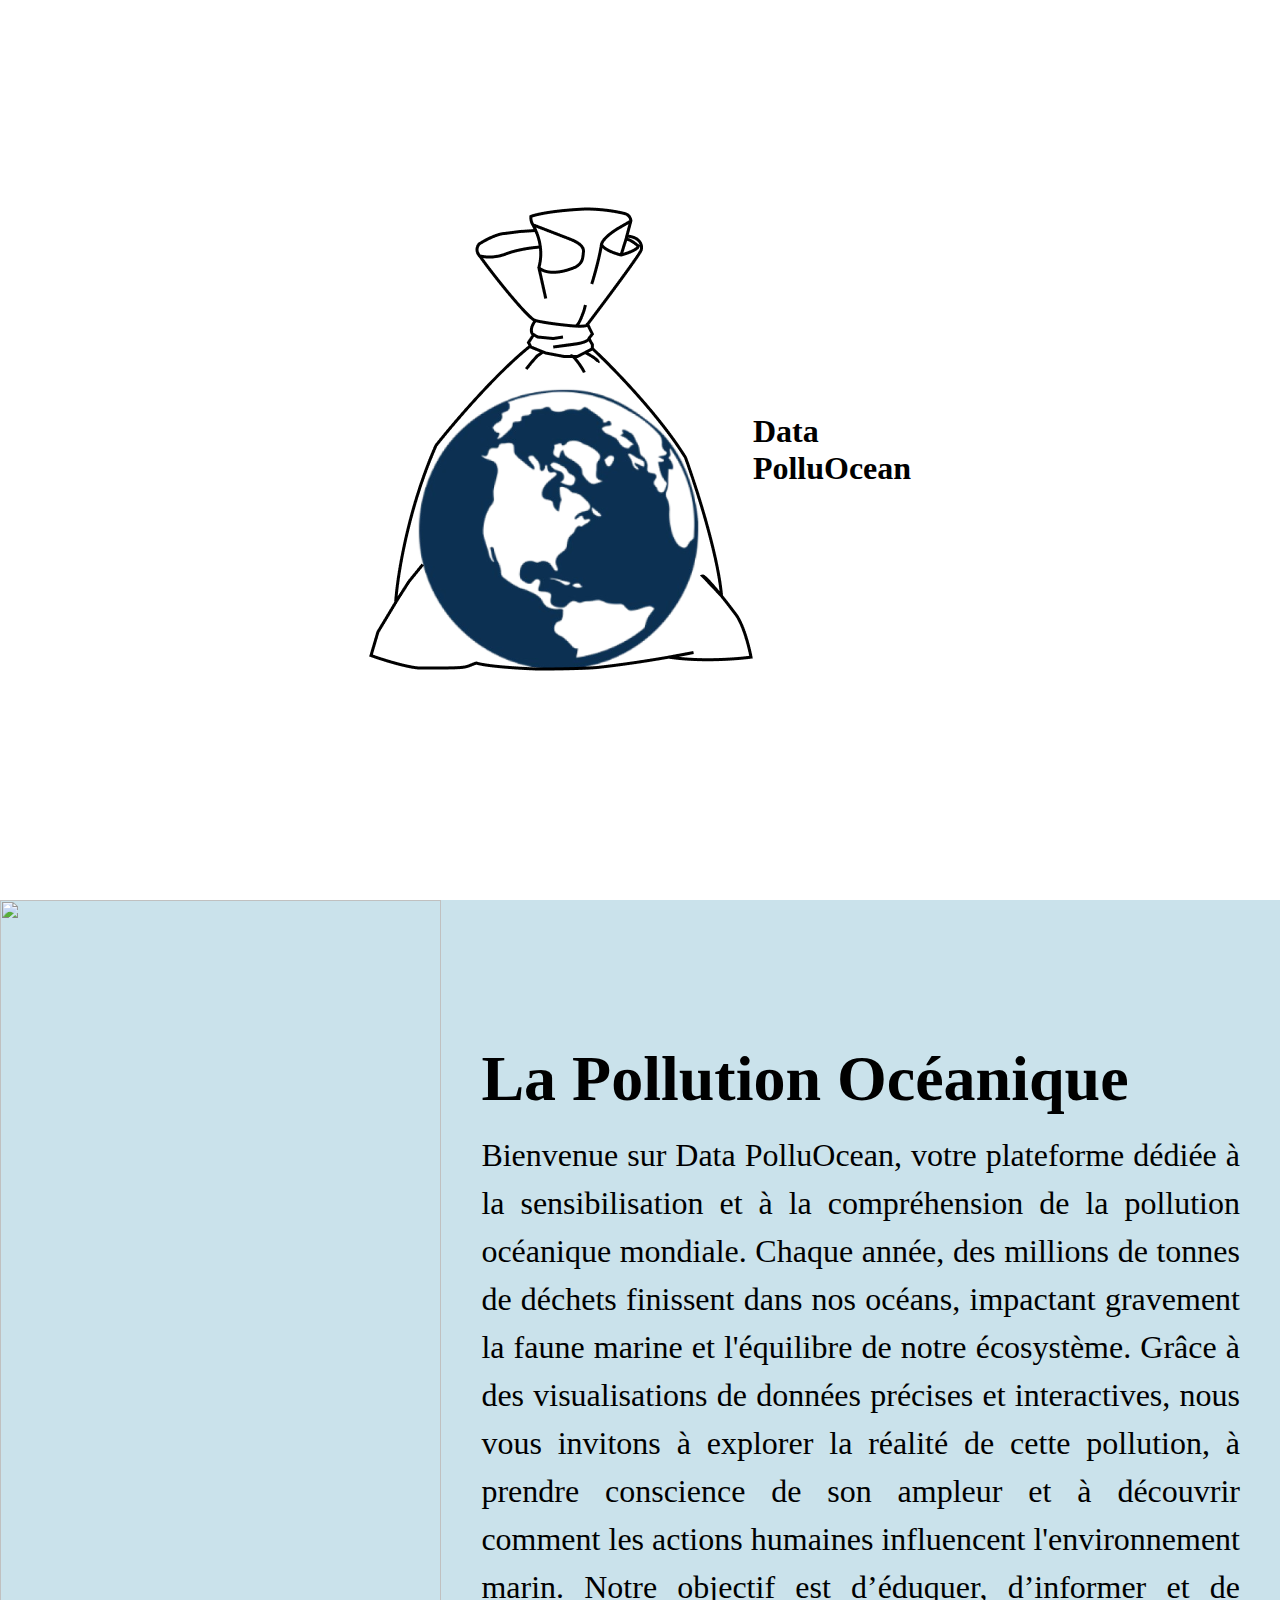
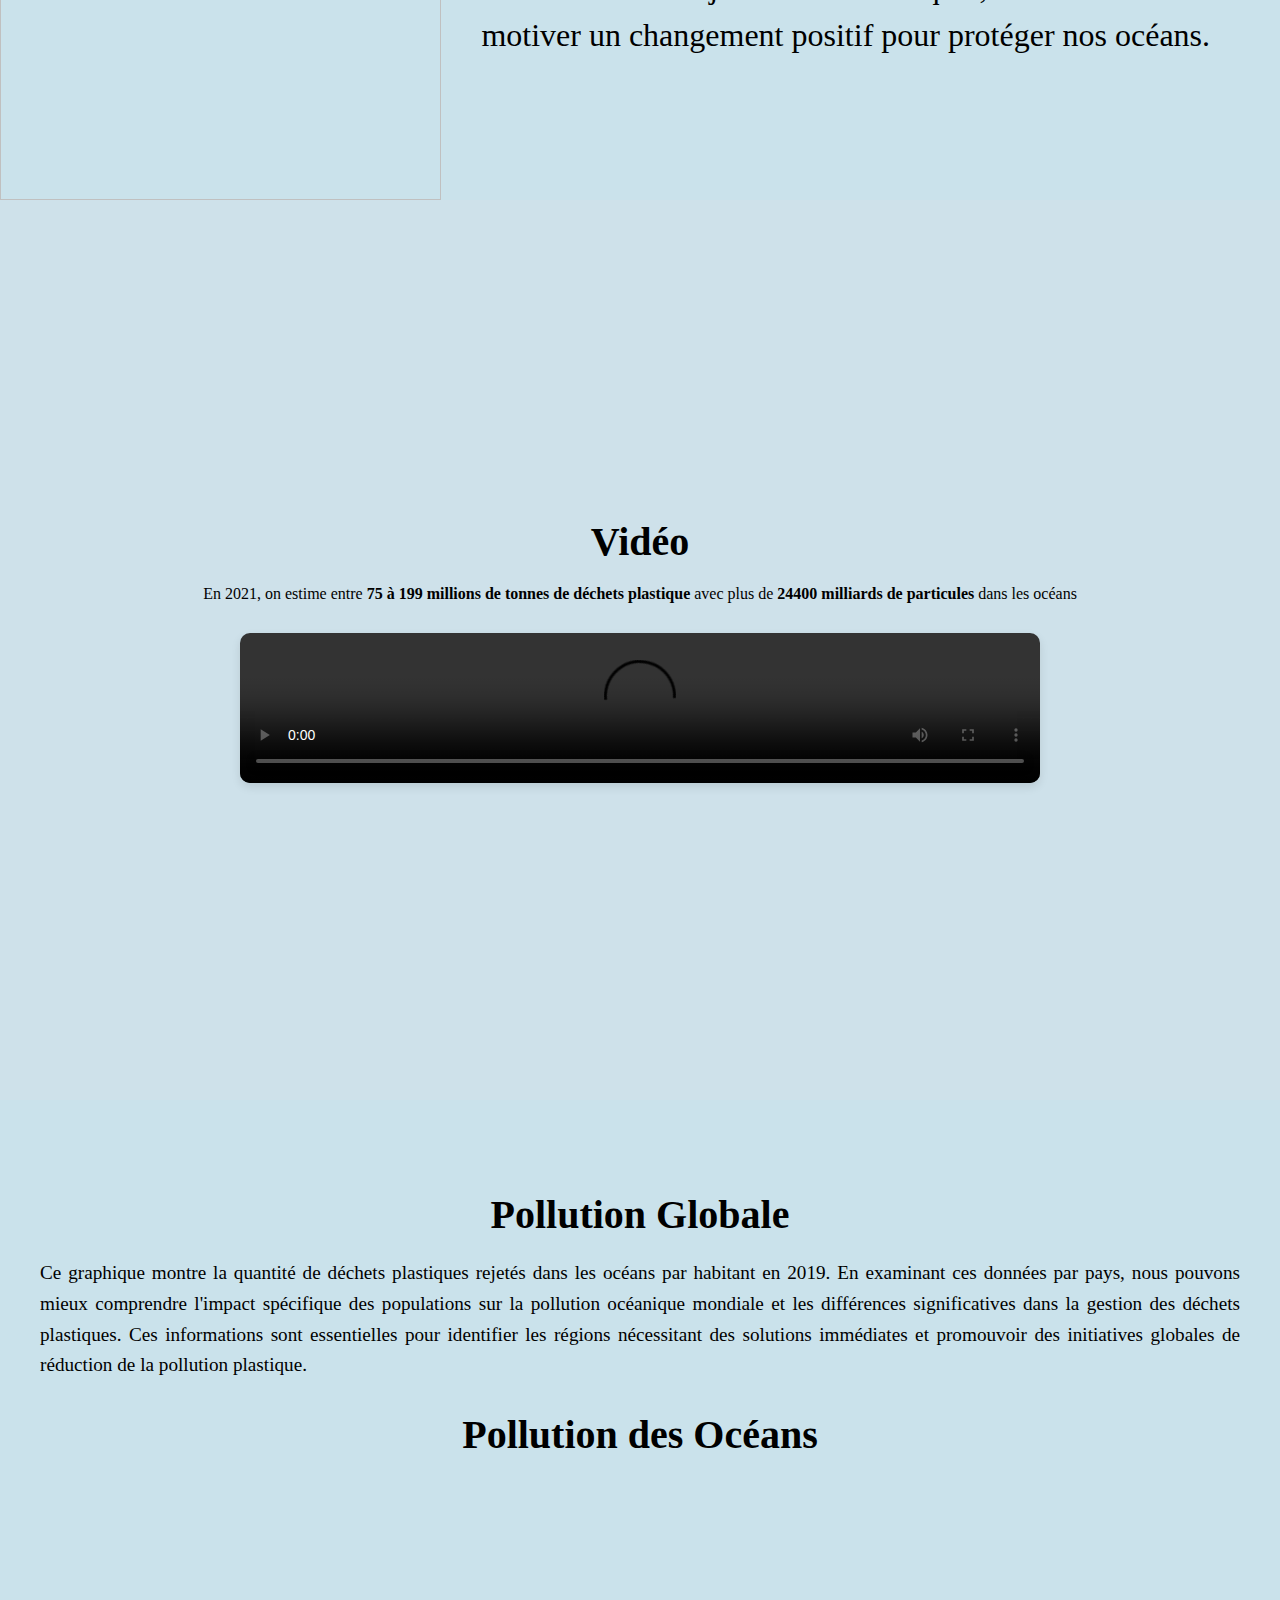
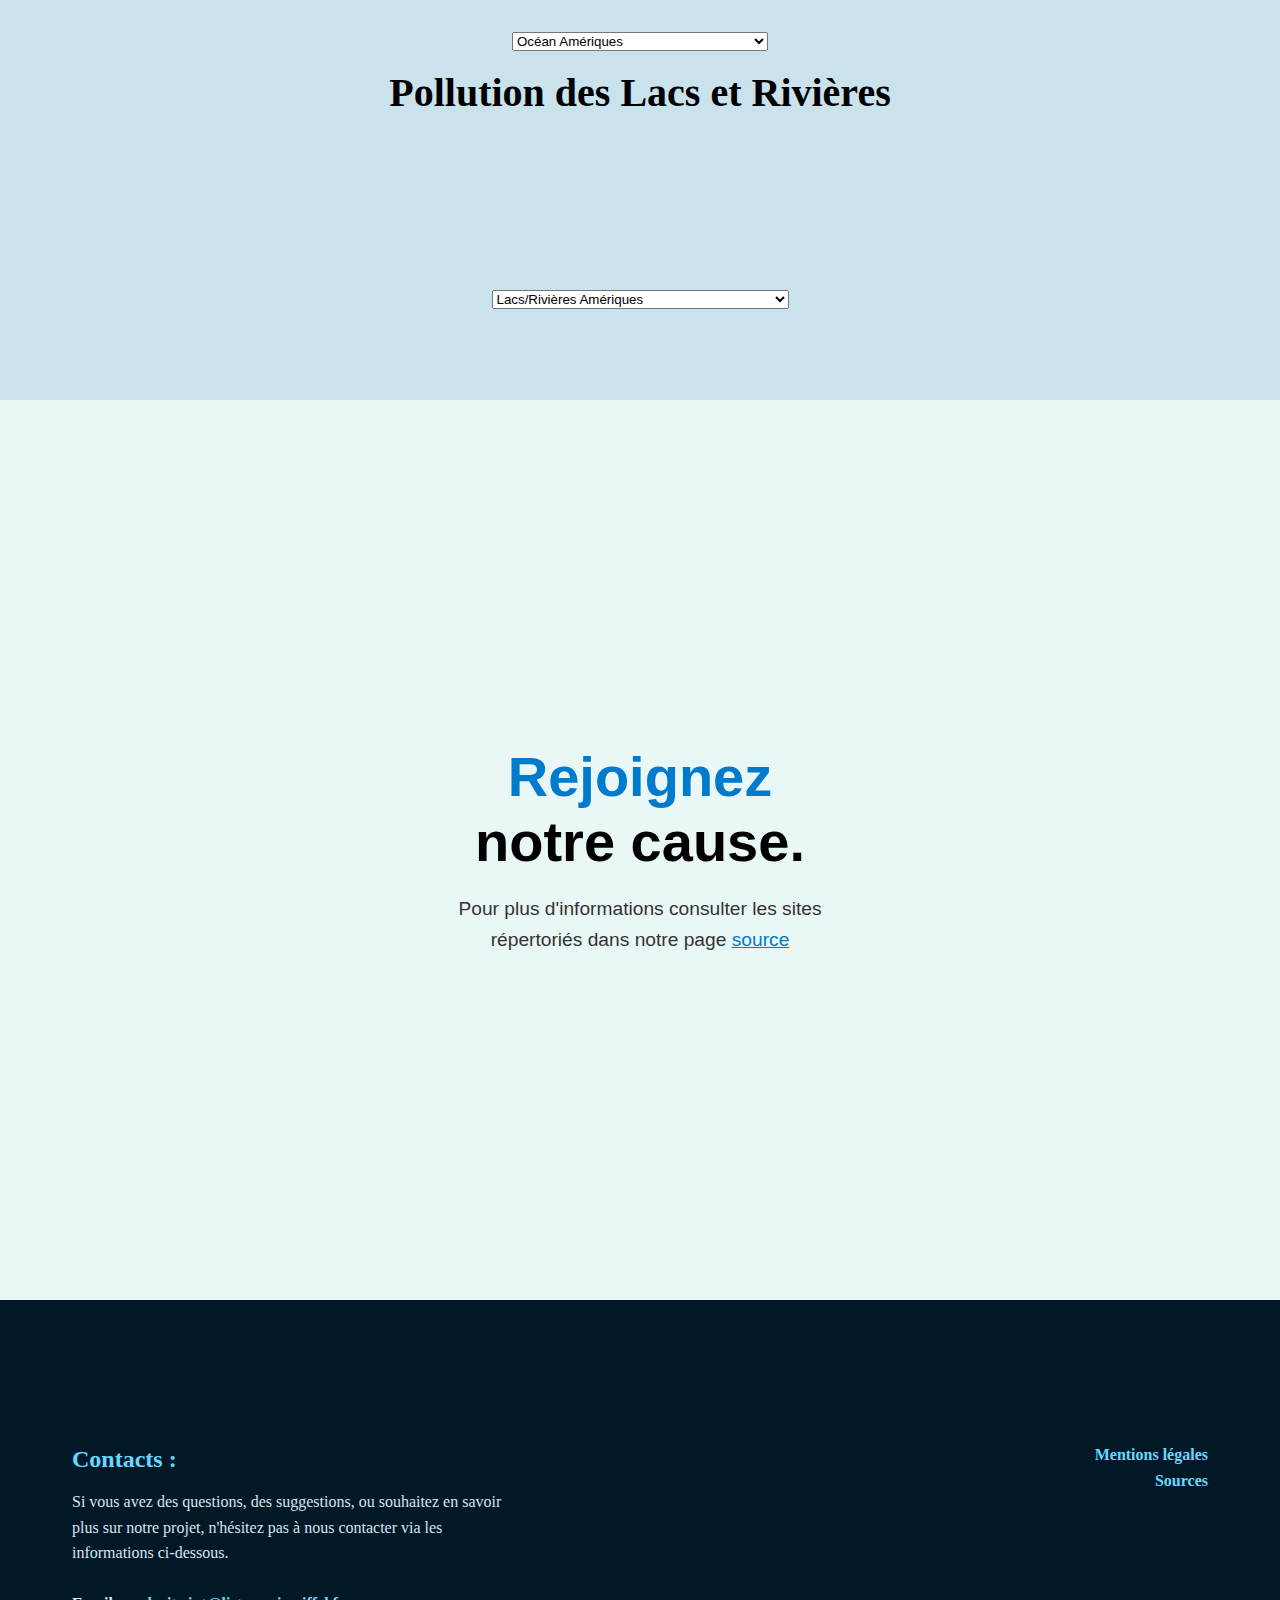
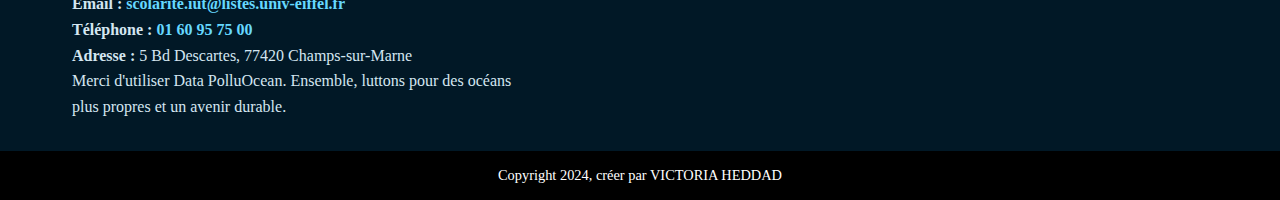
==== index.html @ da7fb660 "html reparer" ====
<!DOCTYPE html>
<html lang="fr">

<head>
  <meta charset="UTF-8">
  <meta name="viewport" content="width=device-width, initial-scale=1.0">
  <link rel="stylesheet" href="/src/css/style.css">
  <link rel="stylesheet" href="/src/css/style.css">
  <link rel="stylesheet" href="/src/css/root.css">
  <link rel="stylesheet" href="https://cdnjs.cloudflare.com/ajax/libs/font-awesome/6.7.1/css/all.min.css"
    integrity="sha512-5Hs3dF2AEPkpNAR7UiOHba+lRSJNeM2ECkwxUIxC1Q/FLycGTbNapWXB4tP889k5T5Ju8fs4b1P5z/iB4nMfSQ=="
    crossorigin="anonymous" referrerpolicy="no-referrer" />
  <title>Accueil</title>
</head>

<body>
  <header>
    <div class="header-container">
      <img src="/src/assets/img/Logo.png" alt="" class="logo">
      <h1>Data <br> PolluOcean</h1>

    </div>
  </header>

  <section class="bande"></section>

  <main>
    <!-- Section Pollution Océanique -->
    <section class="intro">
      <div class="container-pollue-gauche">
        <img src="/src/assets/img/tortue.jpg" alt="">
      </div>
      <div class="container-pollue-droit">
        <h2>La Pollution Océanique</h2>
        <p>Bienvenue sur Data PolluOcean, votre plateforme dédiée à la sensibilisation et à la compréhension de la
          pollution océanique mondiale. Chaque année, des millions de tonnes de déchets finissent dans nos océans,
          impactant gravement la faune marine et l'équilibre de notre écosystème. Grâce à des visualisations de données
          précises et interactives, nous vous invitons à explorer la réalité de cette pollution, à prendre conscience de
          son ampleur et à découvrir comment les actions humaines influencent l'environnement marin. Notre objectif est
          d’éduquer, d’informer et de motiver un changement positif pour protéger nos océans.</p>
      </div>
    </section>

    <section class="video">
      <div class="video-container">
        <h2>Vidéo</h2>
        <!-- TODO ajouter les svgs -->
        En 2021, on estime entre <strong>75 à 199 millions de tonnes de déchets plastique</strong> avec plus de <strong>24400 milliards de particules</strong> dans les océans</p>
        <div class="video-wrapper">
          <video src="/src/assets/video/pollution.mp4" controls></video>
        </div>
      </div>
    </section>


    <section class="graphique">
      <div class="graphique-container">
        <h2>Pollution Globale</h2>
        <p>Ce graphique montre la quantité de déchets plastiques rejetés dans les océans par habitant en 2019. En
          examinant ces données par pays, nous pouvons mieux comprendre l'impact spécifique des populations sur la
          pollution océanique mondiale et les différences significatives dans la gestion des déchets plastiques. Ces
          informations sont essentielles pour identifier les régions nécessitant des solutions immédiates et promouvoir
          des initiatives globales de réduction de la pollution plastique.</p>
          <div>
            <h2>Pollution des Océans</h2>
            <!-- Graphique pour les océans -->
            <canvas id="oceanChart" width="400" height="150"></canvas>
            <br>
            <!-- Liste déroulante pour les océans -->
            <select id="oceanSelector">
              <option value="0">Océan Amériques</option>
              <option value="1">Océan Asie</option>
              <option value="2">Océan Chine</option>
              <option value="3">Océan Europe</option>
              <option value="4">Océan Inde</option>
              <option value="5">Océan Moyen-Orient & Afrique du Nord</option>
              <option value="6">Océan Océanie</option>
              <option value="7">Océan Afrique Subsaharienne</option>
              <option value="8">Océan États-Unis</option>
              <option value="9">Océan Monde/Total</option>
            </select>
          </div>
        
          <br>
        
          <div>
            <h2>Pollution des Lacs et Rivières</h2>
            <!-- Graphique pour les lacs/rivières -->
            <canvas id="lakesRiversChart" width="400" height="150"></canvas>
            <br>
            <!-- Liste déroulante pour les lacs/rivières -->
            <select id="lakesRiversSelector">
              <option value="0">Lacs/Rivières Amériques</option>
              <option value="1">Lacs/Rivières Asie</option>
              <option value="2">Lacs/Rivières Chine</option>
              <option value="3">Lacs/Rivières Europe</option>
              <option value="4">Lacs/Rivières Inde</option>
              <option value="5">Lacs/Rivières Moyen-Orient & Afrique du Nord</option>
              <option value="6">Lacs/Rivières Océanie</option>
              <option value="7">Lacs/Rivières Afrique Subsaharienne</option>
              <option value="8">Lacs/Rivières États-Unis</option>
              <option value="9">Lacs/Rivières Monde/Total</option>
            </select>
          </div>
      </div>
    </section>


    <section class="cause">
      <h2 id="cause"> <span id="join">Rejoignez</span> </br> notre cause.</h2>
      <p>Pour plus d'informations consulter les sites </br> répertoriés dans notre page <a
          href="sources.html">source</a></p>
    </section>

  </main>

  <footer>
    <!-- Section des icônes sociales -->
    <div class="social-icons">
      <!-- Instagram -->
      <a href="#" aria-label="Instagram">
        <i class="fa-brands fa-instagram"></i>
      </a>

      <!-- Facebook -->
      <a href="#" aria-label="Facebook">
        <i class="fa-brands fa-facebook"></i>
      </a>

      <!-- Email -->
      <a href="#" aria-label="Email">
        <i class="fa-solid fa-envelope"></i>
      </a>

      <!-- YouTube -->
      <a href="#" aria-label="YouTube">
        <i class="fa-brands fa-youtube"></i>
      </a>
    </div>

    <!-- Contenu principal du footer -->
    <div class="footer-container">
      <!-- Section des contacts -->
      <div class="contact-section">
        <h2>Contacts :</h2>
        <p>
          Si vous avez des questions, des suggestions, ou souhaitez en savoir plus sur notre projet, n'hésitez pas à
          nous contacter via les informations ci-dessous. <br><br>
          <strong>Email :</strong> <a
            href="mailto:scolarite.iut@listes.univ-eiffel.fr">scolarite.iut@listes.univ-eiffel.fr</a> <br>
          <strong>Téléphone :</strong> <a href="tel:+33160957500">01 60 95 75 00</a> <br>
          <strong>Adresse :</strong> 5 Bd Descartes, 77420 Champs-sur-Marne
        </p>
        <p>Merci d'utiliser Data PolluOcean. Ensemble, luttons pour des océans plus propres et un avenir durable.</p>
      </div>

      <!-- Liens -->
      <div class="footer-links">
        <a href="mentions.html">Mentions légales</a>
        <a href="sources.html">Sources</a>
      </div>
    </div>

    <!-- Copyright -->
    <div class="footer-copyright">
      <p>Copyright 2024, créer par VICTORIA HEDDAD</p>
    </div>
  </footer>


  <!-- <script src="/src/js/script.js"></script> -->
  <script src="js/ratio.js"></script> 
  <script src="https://cdn.jsdelivr.net/npm/chart.js"></script>
  <script>
   
  </script>
</body>

</html>
---- src/css/style.css ----
/*Index.html*/
*,
*::after,
*::before {
    margin: 0;
    box-sizing: border-box;
}




header {
    display: flex;
    height: 100vh;
    justify-content: center;
    align-items: center;
    background-image: url(/src/assets/img/DataPolluOcean.svg);
    background-repeat: no-repeat;
    background-size: contain;
}

.header-container {
    display: flex;
    align-items: center;
    justify-content: center;
    width: 50%;
}


.container h1 {
    margin-left: 30px;
}

/* .bande {
    height: 10vh;
    background-color: black;
} */

.intro {
    height: 100vh;
    padding: 20px;
    display: flex;
    align-items: center;
    flex-direction: column;
    justify-content: space-evenly;
    background-color: rgb(202, 226, 235);
}

.video {
    display: flex;
    height: 100vh;
    justify-content: space-around;
    align-items: center;
    flex-direction: column;
    padding: 20px;
}

video {
    border-radius: 20px;
}



/* Footer général */
footer {
    background-color: #011826;
    color: #ffffff;
    font-size: 1rem;
    padding: 2rem 0 0 0;
}

/* Conteneur principal du footer */
.footer-container {
    max-width: 1200px;
    margin: 0 auto;
    display: flex;
    justify-content: space-between;
    align-items: flex-start;
    flex-wrap: wrap;
    /* Gère les petits écrans */
    gap: 2rem;
    padding: 0 2rem;
}

/* Icônes sociales */
.social-icons {
    text-align: center;
    margin-bottom: 2rem;
    width: 100%;
}

.social-icons a img {
    width: 32px;
    height: 32px;
    margin: 0 10px;
    transition: transform 0.3s ease-in-out;
}

.social-icons a:hover img {
    transform: scale(1.2);
}

/* Section Pollution Océanique */
.intro {
    padding: 0px;
    display: flex;
    flex-direction: row;
    align-items: center;
    justify-content: center;
    height: 100vh;
}

.container-pollue-gauche {
    width: 40%;
    height: 100%;
    overflow: hidden;
}

.container-pollue-gauche img {
    width: 100%;
    height: 100%;
    object-fit: cover;
    object-position: 70% 30%;
}

.container-pollue-droit {
    width: 75%;
    padding: 40px;
    display: flex;
    flex-direction: column;
    justify-content: center;
    text-align: justify;
}

.container-pollue-droit h2 {
    font-size: 4rem;
    margin-bottom: 15px;
}

.container-pollue-droit p {
    font-size: 2rem;
    line-height: 1.5;
}

/* Section Videos */

.video {
    background-color: #cee1ea;
    padding: 50px 20px;
    text-align: center;
}

.video-container {
    max-width: 1200px;
    margin: 0 auto;
}

.video-container h2 {
    font-size: 2.5rem;
    margin-bottom: 20px;
}

.video-container p {
    font-size: 1.2rem;
    line-height: 1.6;
    margin-bottom: 30px;
    text-align: justify;
}

.video-wrapper {
    display: flex;
    justify-content: center;
    align-items: center;
    margin-top: 20px;
}

.video-wrapper video {
    width: 100%;
    max-width: 800px;
    border-radius: 10px;
    box-shadow: 0px 4px 10px rgba(0, 0, 0, 0.1);
}

/* Sections graphique */
.graphique {
    background-color: rgb(202, 226, 235);
    padding: 50px 20px;
    text-align: center;
    height: 100vh;
    display: flex;
    flex-direction: column;
    justify-content: space-around;
}

.graphique-container {
    max-width: 1200px;
    margin: 0 auto;
}

.graphique-container h2 {
    font-size: 2.5rem;
    margin-bottom: 20px;
}

.graphique-container p {
    font-size: 1.2rem;
    line-height: 1.6;
    margin-bottom: 30px;
    text-align: justify;
}

.graph-wrapper {
    display: flex;
    flex-wrap: wrap;
    justify-content: center;
    gap: 20px;
    margin-top: 20px;
}

.graph-wrapper canvas {
    width: 100%;
    max-width: 500px;
    height: 300px;
    border: 1px solid #d1d1d1;
    border-radius: 10px;
    box-shadow: 0px 4px 10px rgba(0, 0, 0, 0.1);
}

/* Section cause */
.cause {
    height: 100vh;
    display: flex;
    justify-content: center;
    align-items: center;
    flex-direction: column;
    padding: 20px;
    background-color: #eaf7f7;
    text-align: center;
}

#cause {
    font-size: 3.5rem;
    font-family: 'Arial', sans-serif;
    font-weight: bold;
    color: #000;
    margin-bottom: 20px;
}

.cause p {
    font-size: 1.2rem;
    font-family: 'Arial', sans-serif;
    font-weight: 400;
    color: #333;
    line-height: 1.6;
}

.cause a {
    text-decoration: underline;
    color: #007acc;
    font-weight: 500;
}

.cause a:hover {
    color: #005f99;
}

#join {
    color: #007acc;
}




/* Section des contacts */
.contact-section {
    flex: 1;
    max-width: 40%;
}

.contact-section h2 {
    font-size: 1.5rem;
    color: #66d8ff;
    margin-bottom: 1rem;
}

.contact-section p {
    line-height: 1.6;
    color: #d4e6f1;
}

.contact-section a {
    color: #66d8ff;
    text-decoration: none;
    font-weight: bold;
    transition: color 0.3s ease-in-out;
}

.contact-section a:hover {
    color: #a3d3e8;
}

/* Liens du footer */
.footer-links {
    flex: 1;
    max-width: 20%;
    text-align: right;
}

.footer-links a {
    color: #66d8ff;
    text-decoration: none;
    font-weight: bold;
    font-size: 1rem;
    display: block;
    margin-bottom: 0.5rem;
    transition: color 0.3s ease-in-out;
}

.footer-links a:hover {
    color: #a3d3e8;
}

.footer-copyright {
    background-color: #000000;
    color: #ffffff;
    text-align: center;
    padding: 1rem 0;
    font-size: 0.9rem;
    margin-top: 2rem;
    width: 100%;
}

.social-icons {
    display: flex;
    justify-content: center;
    gap: 1.5rem;
    margin-top: 2rem;
}

.social-icons a {
    text-decoration: none;
    color: #66d8ff;
    font-size: 2.5rem;
    transition: transform 0.3s ease-in-out, color 0.3s ease-in-out;
}

.social-icons a:hover {
    color: #a3d3e8;
    transform: scale(1.2);
}


.social-icons i {
    display: inline-block;
    width: 2.5rem;
    height: 2.5rem;
    text-align: center;
    line-height: 2.5rem;
}


/*Sources*/
---- src/css/style.css ----
/*Index.html*/
*,
*::after,
*::before {
    margin: 0;
    box-sizing: border-box;
}




header {
    display: flex;
    height: 100vh;
    justify-content: center;
    align-items: center;
    background-image: url(/src/assets/img/DataPolluOcean.svg);
    background-repeat: no-repeat;
    background-size: contain;
}

.header-container {
    display: flex;
    align-items: center;
    justify-content: center;
    width: 50%;
}


.container h1 {
    margin-left: 30px;
}

/* .bande {
    height: 10vh;
    background-color: black;
} */

.intro {
    height: 100vh;
    padding: 20px;
    display: flex;
    align-items: center;
    flex-direction: column;
    justify-content: space-evenly;
    background-color: rgb(202, 226, 235);
}

.video {
    display: flex;
    height: 100vh;
    justify-content: space-around;
    align-items: center;
    flex-direction: column;
    padding: 20px;
}

video {
    border-radius: 20px;
}



/* Footer général */
footer {
    background-color: #011826;
    color: #ffffff;
    font-size: 1rem;
    padding: 2rem 0 0 0;
}

/* Conteneur principal du footer */
.footer-container {
    max-width: 1200px;
    margin: 0 auto;
    display: flex;
    justify-content: space-between;
    align-items: flex-start;
    flex-wrap: wrap;
    /* Gère les petits écrans */
    gap: 2rem;
    padding: 0 2rem;
}

/* Icônes sociales */
.social-icons {
    text-align: center;
    margin-bottom: 2rem;
    width: 100%;
}

.social-icons a img {
    width: 32px;
    height: 32px;
    margin: 0 10px;
    transition: transform 0.3s ease-in-out;
}

.social-icons a:hover img {
    transform: scale(1.2);
}

/* Section Pollution Océanique */
.intro {
    padding: 0px;
    display: flex;
    flex-direction: row;
    align-items: center;
    justify-content: center;
    height: 100vh;
}

.container-pollue-gauche {
    width: 40%;
    height: 100%;
    overflow: hidden;
}

.container-pollue-gauche img {
    width: 100%;
    height: 100%;
    object-fit: cover;
    object-position: 70% 30%;
}

.container-pollue-droit {
    width: 75%;
    padding: 40px;
    display: flex;
    flex-direction: column;
    justify-content: center;
    text-align: justify;
}

.container-pollue-droit h2 {
    font-size: 4rem;
    margin-bottom: 15px;
}

.container-pollue-droit p {
    font-size: 2rem;
    line-height: 1.5;
}

/* Section Videos */

.video {
    background-color: #cee1ea;
    padding: 50px 20px;
    text-align: center;
}

.video-container {
    max-width: 1200px;
    margin: 0 auto;
}

.video-container h2 {
    font-size: 2.5rem;
    margin-bottom: 20px;
}

.video-container p {
    font-size: 1.2rem;
    line-height: 1.6;
    margin-bottom: 30px;
    text-align: justify;
}

.video-wrapper {
    display: flex;
    justify-content: center;
    align-items: center;
    margin-top: 20px;
}

.video-wrapper video {
    width: 100%;
    max-width: 800px;
    border-radius: 10px;
    box-shadow: 0px 4px 10px rgba(0, 0, 0, 0.1);
}

/* Sections graphique */
.graphique {
    background-color: rgb(202, 226, 235);
    padding: 50px 20px;
    text-align: center;
    height: 100vh;
    display: flex;
    flex-direction: column;
    justify-content: space-around;
}

.graphique-container {
    max-width: 1200px;
    margin: 0 auto;
}

.graphique-container h2 {
    font-size: 2.5rem;
    margin-bottom: 20px;
}

.graphique-container p {
    font-size: 1.2rem;
    line-height: 1.6;
    margin-bottom: 30px;
    text-align: justify;
}

.graph-wrapper {
    display: flex;
    flex-wrap: wrap;
    justify-content: center;
    gap: 20px;
    margin-top: 20px;
}

.graph-wrapper canvas {
    width: 100%;
    max-width: 500px;
    height: 300px;
    border: 1px solid #d1d1d1;
    border-radius: 10px;
    box-shadow: 0px 4px 10px rgba(0, 0, 0, 0.1);
}

/* Section cause */
.cause {
    height: 100vh;
    display: flex;
    justify-content: center;
    align-items: center;
    flex-direction: column;
    padding: 20px;
    background-color: #eaf7f7;
    text-align: center;
}

#cause {
    font-size: 3.5rem;
    font-family: 'Arial', sans-serif;
    font-weight: bold;
    color: #000;
    margin-bottom: 20px;
}

.cause p {
    font-size: 1.2rem;
    font-family: 'Arial', sans-serif;
    font-weight: 400;
    color: #333;
    line-height: 1.6;
}

.cause a {
    text-decoration: underline;
    color: #007acc;
    font-weight: 500;
}

.cause a:hover {
    color: #005f99;
}

#join {
    color: #007acc;
}




/* Section des contacts */
.contact-section {
    flex: 1;
    max-width: 40%;
}

.contact-section h2 {
    font-size: 1.5rem;
    color: #66d8ff;
    margin-bottom: 1rem;
}

.contact-section p {
    line-height: 1.6;
    color: #d4e6f1;
}

.contact-section a {
    color: #66d8ff;
    text-decoration: none;
    font-weight: bold;
    transition: color 0.3s ease-in-out;
}

.contact-section a:hover {
    color: #a3d3e8;
}

/* Liens du footer */
.footer-links {
    flex: 1;
    max-width: 20%;
    text-align: right;
}

.footer-links a {
    color: #66d8ff;
    text-decoration: none;
    font-weight: bold;
    font-size: 1rem;
    display: block;
    margin-bottom: 0.5rem;
    transition: color 0.3s ease-in-out;
}

.footer-links a:hover {
    color: #a3d3e8;
}

.footer-copyright {
    background-color: #000000;
    color: #ffffff;
    text-align: center;
    padding: 1rem 0;
    font-size: 0.9rem;
    margin-top: 2rem;
    width: 100%;
}

.social-icons {
    display: flex;
    justify-content: center;
    gap: 1.5rem;
    margin-top: 2rem;
}

.social-icons a {
    text-decoration: none;
    color: #66d8ff;
    font-size: 2.5rem;
    transition: transform 0.3s ease-in-out, color 0.3s ease-in-out;
}

.social-icons a:hover {
    color: #a3d3e8;
    transform: scale(1.2);
}


.social-icons i {
    display: inline-block;
    width: 2.5rem;
    height: 2.5rem;
    text-align: center;
    line-height: 2.5rem;
}


/*Sources*/
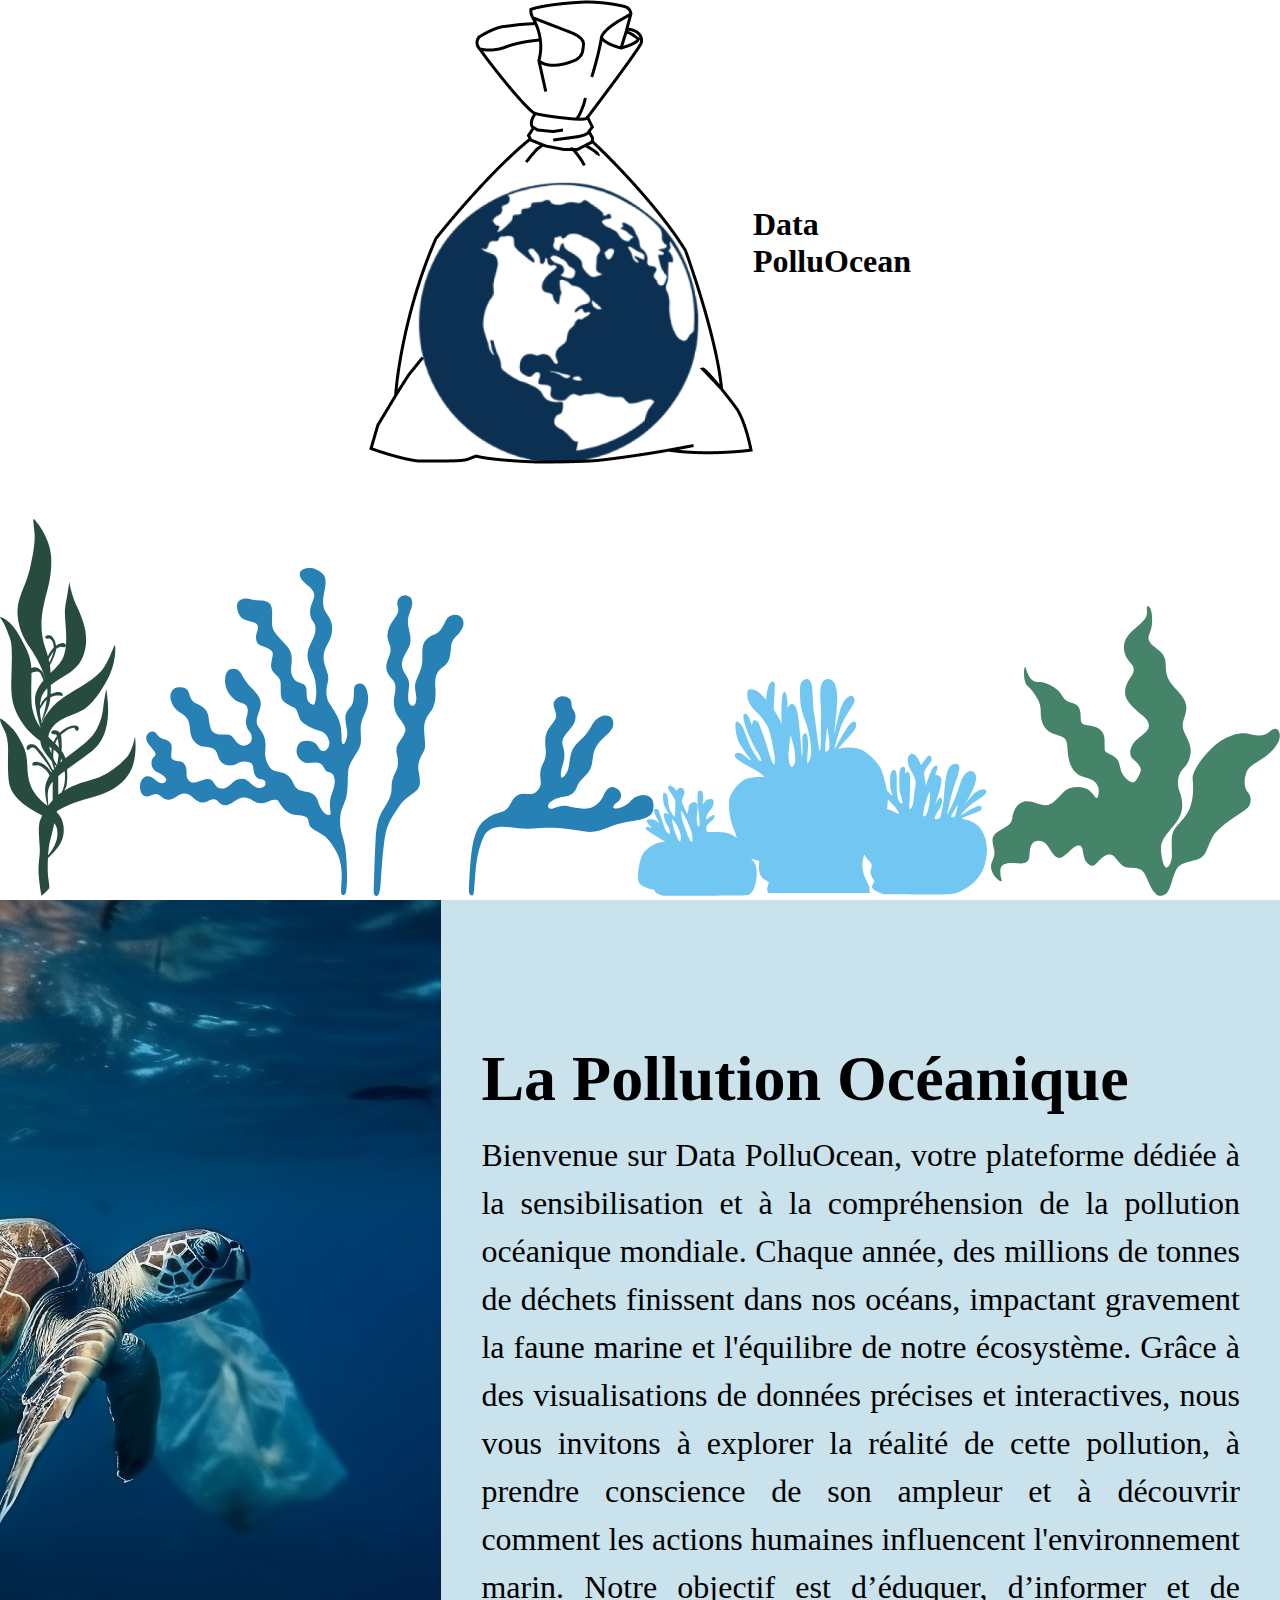
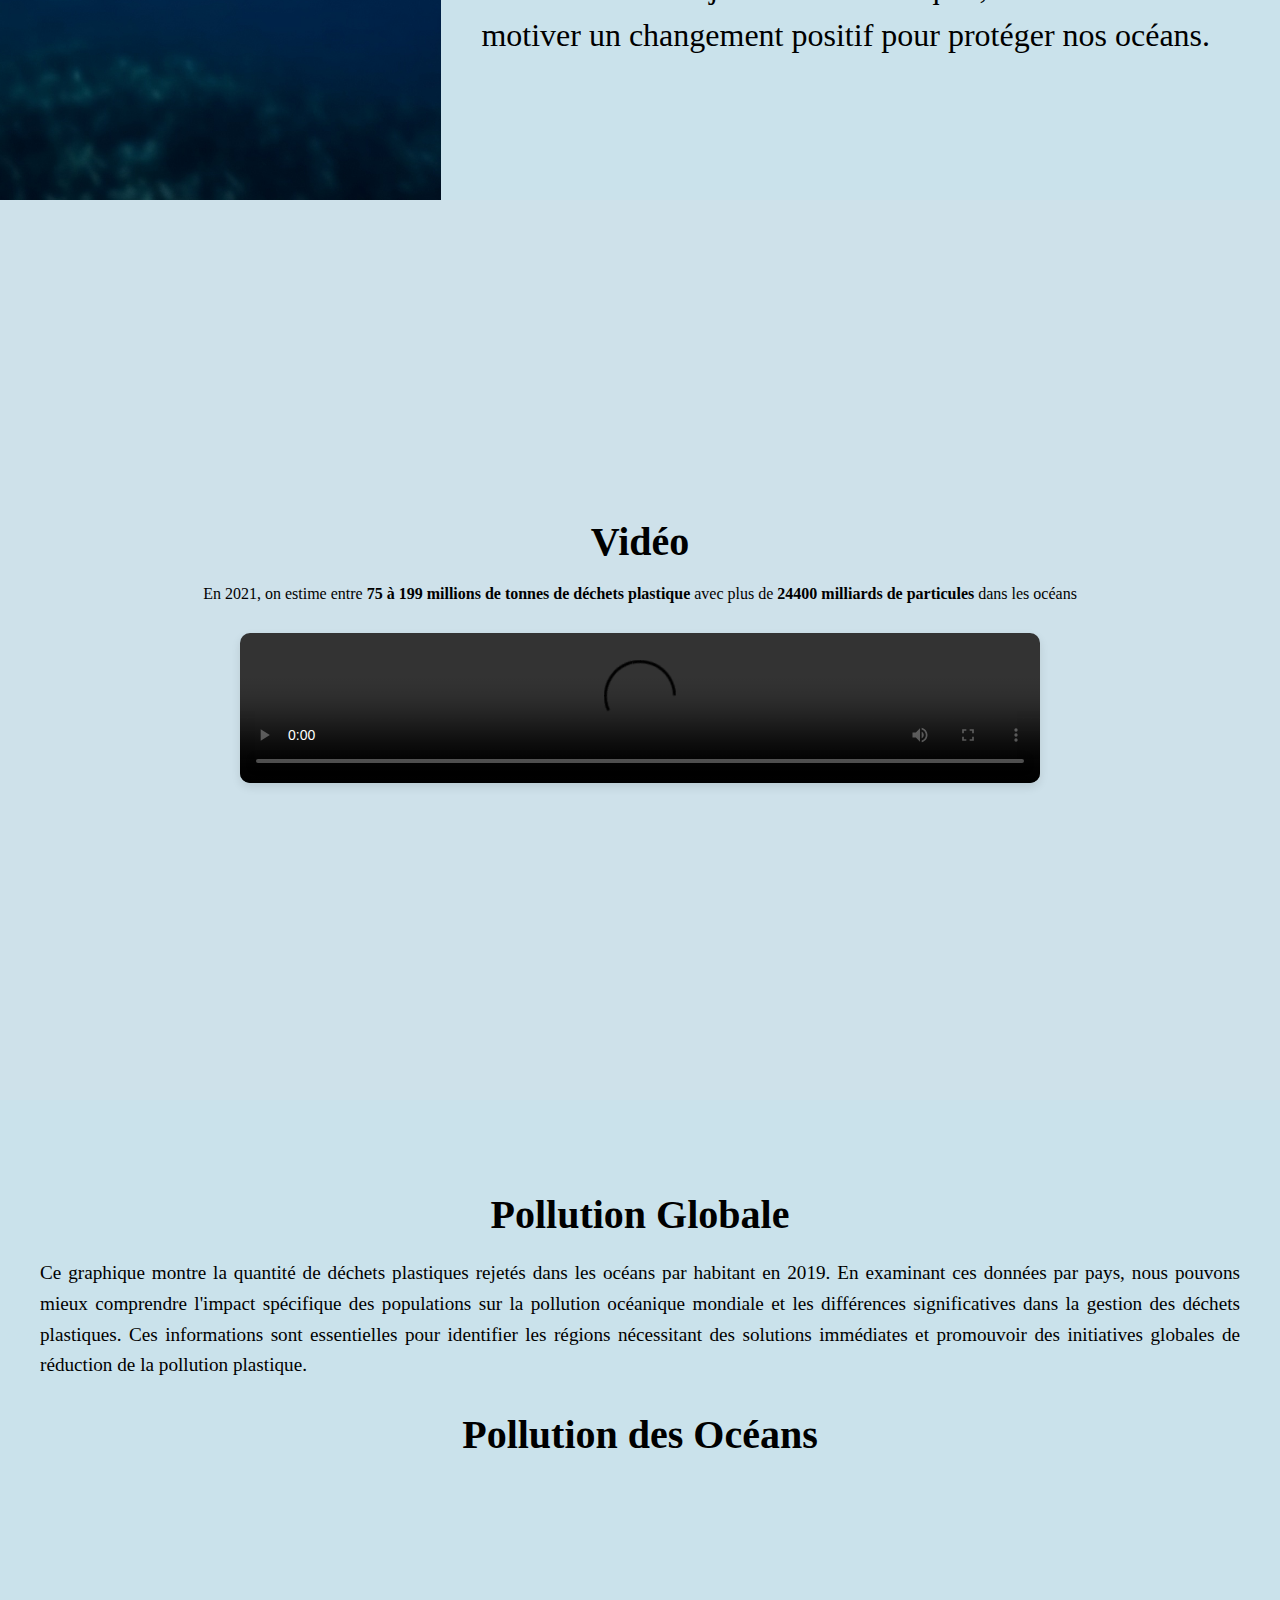
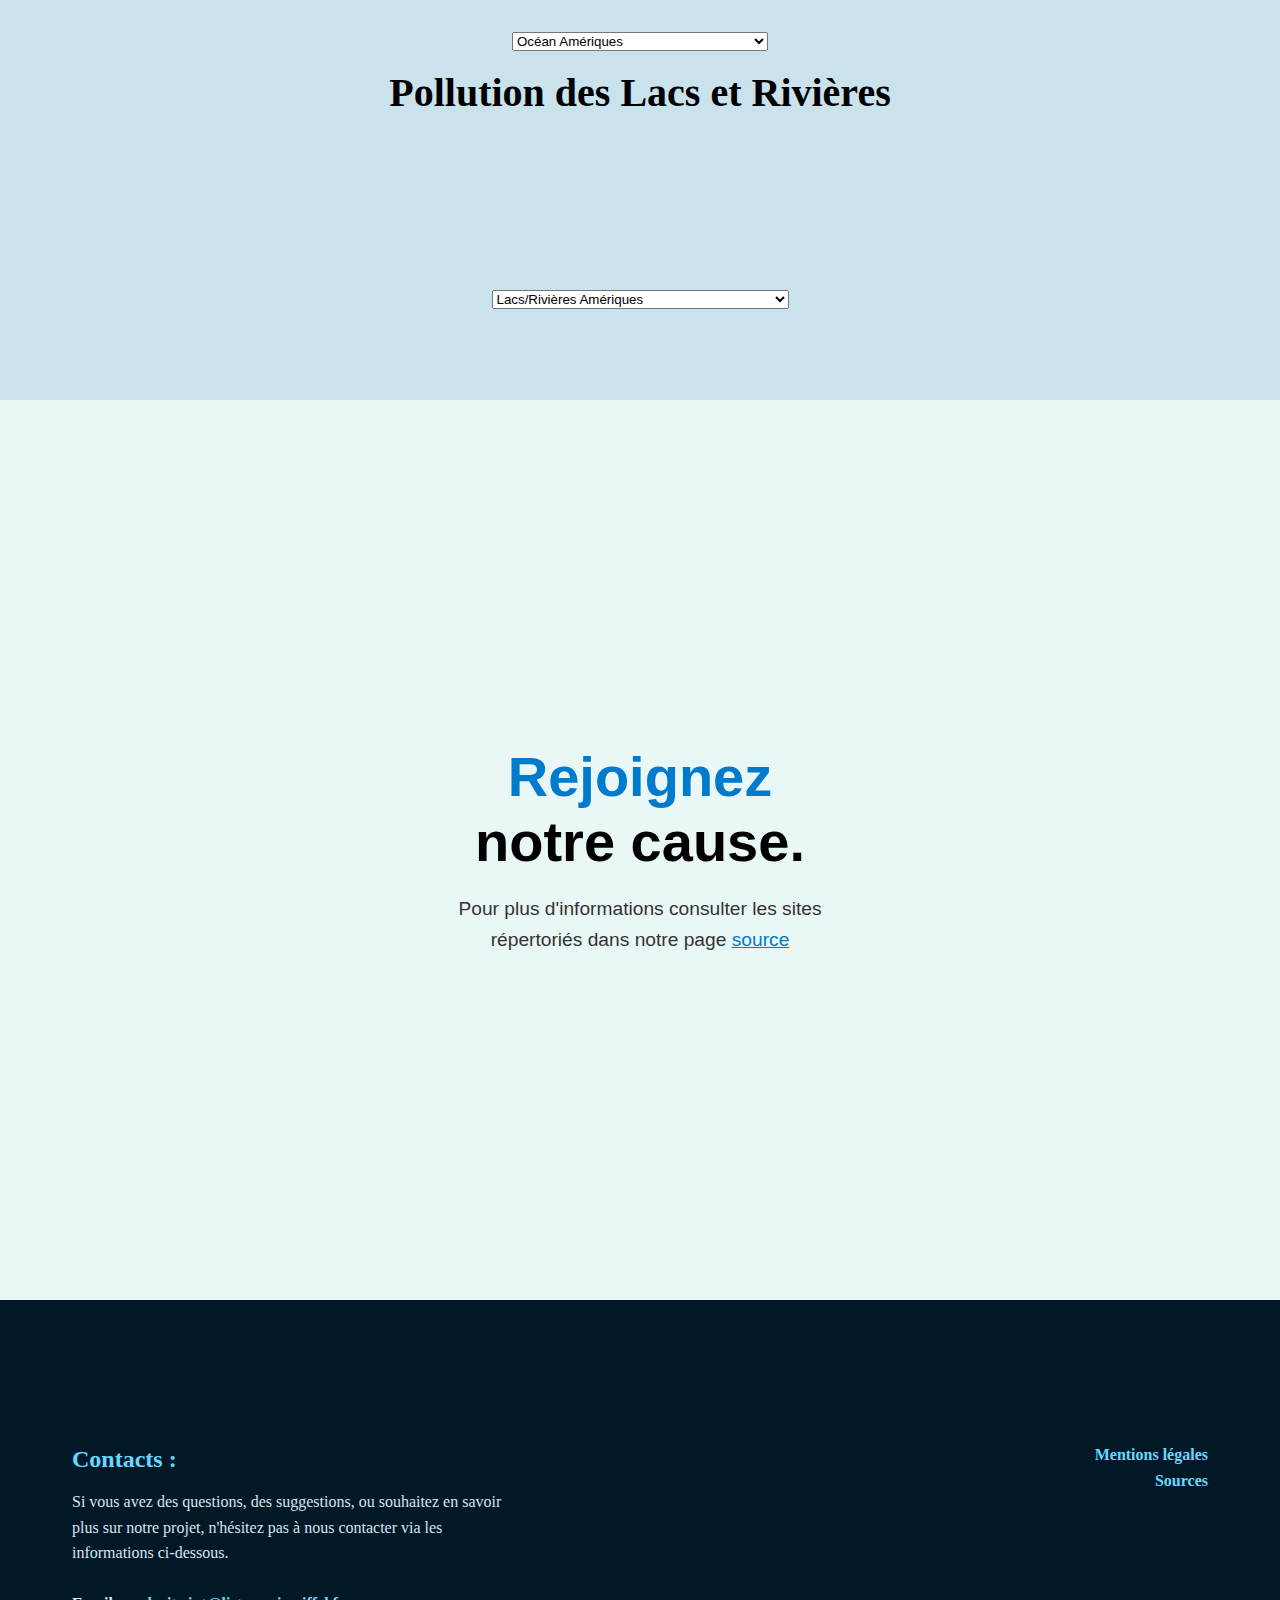
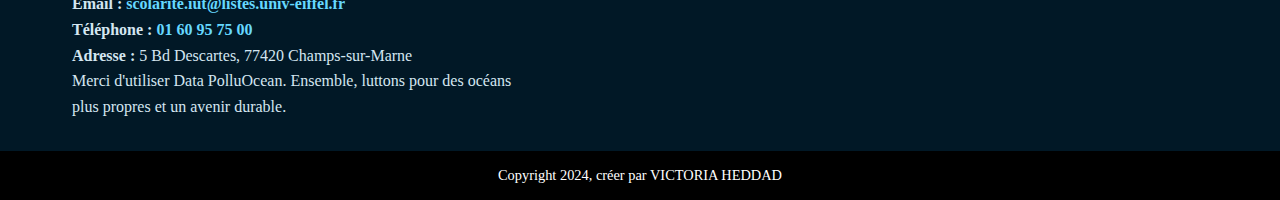
==== commit 05cc4ed8: "Merge branch 'main' of https://github.com/SamSan8285/DataPolluOcean" ====
--- a/index.html
+++ b/index.html
@@ -4,9 +4,9 @@
 <head>
   <meta charset="UTF-8">
   <meta name="viewport" content="width=device-width, initial-scale=1.0">
-  <link rel="stylesheet" href="/src/css/style.css">
-  <link rel="stylesheet" href="/src/css/style.css">
-  <link rel="stylesheet" href="/src/css/root.css">
+  <link rel="stylesheet" href="./css/style.css">
+  <link rel="stylesheet" href="./css/style.css">
+  <link rel="stylesheet" href="./css/root.css">
   <link rel="stylesheet" href="https://cdnjs.cloudflare.com/ajax/libs/font-awesome/6.7.1/css/all.min.css"
     integrity="sha512-5Hs3dF2AEPkpNAR7UiOHba+lRSJNeM2ECkwxUIxC1Q/FLycGTbNapWXB4tP889k5T5Ju8fs4b1P5z/iB4nMfSQ=="
     crossorigin="anonymous" referrerpolicy="no-referrer" />
@@ -15,8 +15,28 @@
 
 <body>
   <header>
+    <div class="background-elements">
+      <div class="algues-top-left corner">
+        <img src="./assets/img/Algue-gauche-top.svg" alt="" class="top-left">
+        <img src="./assets/img/Algue-gauche-bottom.svg" alt="" class="bottom-left">
+      </div>
+      <div class="algues-top-right corner">
+        <img src="./assets/img/Algue-gauche-top.svg" alt="" class="top-left">
+        <img src="./assets/img/Algue-gauche-bottom.svg" alt="" class="bottom-left">
+      </div>
+      <div class="algues-bottom-left corner">
+        <img src="./assets/img/Algue-vert-bottom-left.svg" alt="" class="top-left">
+        <img src="./assets/img/Algue-bleu-bottom-left-lefty.svg" alt="" class="bottom-left">
+        <img src="./assets/img/Algue-bleu-bottom-left-mid.svg" alt="" class="bottom-left">
+        <img src="./assets/img/Algue-bleu-bottom-left-righty.svg" alt="" class="bottom-left">
+      </div>
+      <div class="algues-bottom-right corner">
+        <img src="./assets/img/Algue-bleu-bottom-right.svg" alt="" class="top-left">
+        <img src="./assets/img/Algue-verte-bottom-right.svg" alt="" class="bottom-left">
+      </div>
+    </div>
     <div class="header-container">
-      <img src="/src/assets/img/Logo.png" alt="" class="logo">
+      <img src="./assets/img/Logo.png" alt="" class="logo">
       <h1>Data <br> PolluOcean</h1>
 
     </div>
@@ -28,7 +48,7 @@
     <!-- Section Pollution Océanique -->
     <section class="intro">
       <div class="container-pollue-gauche">
-        <img src="/src/assets/img/tortue.jpg" alt="">
+        <img src="./assets/img/tortue.jpg" alt="">
       </div>
       <div class="container-pollue-droit">
         <h2>La Pollution Océanique</h2>
@@ -47,7 +67,7 @@
         <!-- TODO ajouter les svgs -->
         En 2021, on estime entre <strong>75 à 199 millions de tonnes de déchets plastique</strong> avec plus de <strong>24400 milliards de particules</strong> dans les océans</p>
         <div class="video-wrapper">
-          <video src="/src/assets/video/pollution.mp4" controls></video>
+          <video src="./assets/video/pollution.mp4" controls></video>
         </div>
       </div>
     </section>
@@ -168,8 +188,8 @@
   </footer>
 
 
-  <!-- <script src="/src/js/script.js"></script> -->
-  <script src="js/ratio.js"></script> 
+  <!-- <script src="./src/js/script.js"></script> -->
+  <script src="./js/ratio.js"></script> 
   <script src="https://cdn.jsdelivr.net/npm/chart.js"></script>
   <script>
    
--- a/css/style.css
+++ b/css/style.css
@@ -0,0 +1,383 @@
+/*Index.html*/
+*,
+*::after,
+*::before {
+    margin: 0;
+    box-sizing: border-box;
+}
+
+
+
+
+header {
+    height: 100vh;
+}
+
+.background-element{
+    position: relative;
+}
+
+.header-container {
+    display: flex;
+    align-items: center;
+    justify-content: center;
+    width: 100%;
+}
+
+.corner {
+    position:absolute;
+    z-index: 0;
+    margin: 0;
+    height: fit-content;
+    width: fit-content;
+
+
+}
+
+.algues-top-left{
+    top: 0%;
+    left: 0;
+}
+.algues-top-right{
+    top: 0;
+    right: 0;
+}
+.algues-bottom-left{
+    bottom: 0;
+    left: 0;
+}
+.algues-bottom-right{
+    bottom: 0;
+    right: 0;
+}
+
+.container h1 {
+    margin-left: 30px;
+}
+
+
+
+.intro {
+    height: 100vh;
+    padding: 20px;
+    display: flex;
+    align-items: center;
+    flex-direction: column;
+    justify-content: space-evenly;
+    background-color: rgb(202, 226, 235);
+}
+
+.video {
+    display: flex;
+    height: 100vh;
+    justify-content: space-around;
+    align-items: center;
+    flex-direction: column;
+    padding: 20px;
+}
+
+video {
+    border-radius: 20px;
+}
+
+
+
+/* Footer général */
+footer {
+    background-color: #011826;
+    color: #ffffff;
+    font-size: 1rem;
+    padding: 2rem 0 0 0;
+}
+
+/* Conteneur principal du footer */
+.footer-container {
+    max-width: 1200px;
+    margin: 0 auto;
+    display: flex;
+    justify-content: space-between;
+    align-items: flex-start;
+    flex-wrap: wrap;
+    /* Gère les petits écrans */
+    gap: 2rem;
+    padding: 0 2rem;
+}
+
+/* Icônes sociales */
+.social-icons {
+    text-align: center;
+    margin-bottom: 2rem;
+    width: 100%;
+}
+
+.social-icons a img {
+    width: 32px;
+    height: 32px;
+    margin: 0 10px;
+    transition: transform 0.3s ease-in-out;
+}
+
+.social-icons a:hover img {
+    transform: scale(1.2);
+}
+
+/* Section Pollution Océanique */
+.intro {
+    padding: 0px;
+    display: flex;
+    flex-direction: row;
+    align-items: center;
+    justify-content: center;
+    height: 100vh;
+}
+
+.container-pollue-gauche {
+    width: 40%;
+    height: 100%;
+    overflow: hidden;
+}
+
+.container-pollue-gauche img {
+    width: 100%;
+    height: 100%;
+    object-fit: cover;
+    object-position: 70% 30%;
+}
+
+.container-pollue-droit {
+    width: 75%;
+    padding: 40px;
+    display: flex;
+    flex-direction: column;
+    justify-content: center;
+    text-align: justify;
+}
+
+.container-pollue-droit h2 {
+    font-size: 4rem;
+    margin-bottom: 15px;
+}
+
+.container-pollue-droit p {
+    font-size: 2rem;
+    line-height: 1.5;
+}
+
+/* Section Videos */
+
+.video {
+    background-color: #cee1ea;
+    padding: 50px 20px;
+    text-align: center;
+}
+
+.video-container {
+    max-width: 1200px;
+    margin: 0 auto;
+}
+
+.video-container h2 {
+    font-size: 2.5rem;
+    margin-bottom: 20px;
+}
+
+.video-container p {
+    font-size: 1.2rem;
+    line-height: 1.6;
+    margin-bottom: 30px;
+    text-align: justify;
+}
+
+.video-wrapper {
+    display: flex;
+    justify-content: center;
+    align-items: center;
+    margin-top: 20px;
+}
+
+.video-wrapper video {
+    width: 100%;
+    max-width: 800px;
+    border-radius: 10px;
+    box-shadow: 0px 4px 10px rgba(0, 0, 0, 0.1);
+}
+
+/* Sections graphique */
+.graphique {
+    background-color: rgb(202, 226, 235);
+    padding: 50px 20px;
+    text-align: center;
+    height: 100vh;
+    display: flex;
+    flex-direction: column;
+    justify-content: space-around;
+}
+
+.graphique-container {
+    max-width: 1200px;
+    margin: 0 auto;
+}
+
+.graphique-container h2 {
+    font-size: 2.5rem;
+    margin-bottom: 20px;
+}
+
+.graphique-container p {
+    font-size: 1.2rem;
+    line-height: 1.6;
+    margin-bottom: 30px;
+    text-align: justify;
+}
+
+.graph-wrapper {
+    display: flex;
+    flex-wrap: wrap;
+    justify-content: center;
+    gap: 20px;
+    margin-top: 20px;
+}
+
+.graph-wrapper canvas {
+    width: 100%;
+    max-width: 500px;
+    height: 300px;
+    border: 1px solid #d1d1d1;
+    border-radius: 10px;
+    box-shadow: 0px 4px 10px rgba(0, 0, 0, 0.1);
+}
+
+/* Section cause */
+.cause {
+    height: 100vh;
+    display: flex;
+    justify-content: center;
+    align-items: center;
+    flex-direction: column;
+    padding: 20px;
+    background-color: #eaf7f7;
+    text-align: center;
+}
+
+#cause {
+    font-size: 3.5rem;
+    font-family: 'Arial', sans-serif;
+    font-weight: bold;
+    color: #000;
+    margin-bottom: 20px;
+}
+
+.cause p {
+    font-size: 1.2rem;
+    font-family: 'Arial', sans-serif;
+    font-weight: 400;
+    color: #333;
+    line-height: 1.6;
+}
+
+.cause a {
+    text-decoration: underline;
+    color: #007acc;
+    font-weight: 500;
+}
+
+.cause a:hover {
+    color: #005f99;
+}
+
+#join {
+    color: #007acc;
+}
+
+
+
+
+/* Section des contacts */
+.contact-section {
+    flex: 1;
+    max-width: 40%;
+}
+
+.contact-section h2 {
+    font-size: 1.5rem;
+    color: #66d8ff;
+    margin-bottom: 1rem;
+}
+
+.contact-section p {
+    line-height: 1.6;
+    color: #d4e6f1;
+}
+
+.contact-section a {
+    color: #66d8ff;
+    text-decoration: none;
+    font-weight: bold;
+    transition: color 0.3s ease-in-out;
+}
+
+.contact-section a:hover {
+    color: #a3d3e8;
+}
+
+/* Liens du footer */
+.footer-links {
+    flex: 1;
+    max-width: 20%;
+    text-align: right;
+}
+
+.footer-links a {
+    color: #66d8ff;
+    text-decoration: none;
+    font-weight: bold;
+    font-size: 1rem;
+    display: block;
+    margin-bottom: 0.5rem;
+    transition: color 0.3s ease-in-out;
+}
+
+.footer-links a:hover {
+    color: #a3d3e8;
+}
+
+.footer-copyright {
+    background-color: #000000;
+    color: #ffffff;
+    text-align: center;
+    padding: 1rem 0;
+    font-size: 0.9rem;
+    margin-top: 2rem;
+    width: 100%;
+}
+
+.social-icons {
+    display: flex;
+    justify-content: center;
+    gap: 1.5rem;
+    margin-top: 2rem;
+}
+
+.social-icons a {
+    text-decoration: none;
+    color: #66d8ff;
+    font-size: 2.5rem;
+    transition: transform 0.3s ease-in-out, color 0.3s ease-in-out;
+}
+
+.social-icons a:hover {
+    color: #a3d3e8;
+    transform: scale(1.2);
+}
+
+
+.social-icons i {
+    display: inline-block;
+    width: 2.5rem;
+    height: 2.5rem;
+    text-align: center;
+    line-height: 2.5rem;
+}
+
+
+/*Sources*/--- a/css/style.css
+++ b/css/style.css
@@ -0,0 +1,383 @@
+/*Index.html*/
+*,
+*::after,
+*::before {
+    margin: 0;
+    box-sizing: border-box;
+}
+
+
+
+
+header {
+    height: 100vh;
+}
+
+.background-element{
+    position: relative;
+}
+
+.header-container {
+    display: flex;
+    align-items: center;
+    justify-content: center;
+    width: 100%;
+}
+
+.corner {
+    position:absolute;
+    z-index: 0;
+    margin: 0;
+    height: fit-content;
+    width: fit-content;
+
+
+}
+
+.algues-top-left{
+    top: 0%;
+    left: 0;
+}
+.algues-top-right{
+    top: 0;
+    right: 0;
+}
+.algues-bottom-left{
+    bottom: 0;
+    left: 0;
+}
+.algues-bottom-right{
+    bottom: 0;
+    right: 0;
+}
+
+.container h1 {
+    margin-left: 30px;
+}
+
+
+
+.intro {
+    height: 100vh;
+    padding: 20px;
+    display: flex;
+    align-items: center;
+    flex-direction: column;
+    justify-content: space-evenly;
+    background-color: rgb(202, 226, 235);
+}
+
+.video {
+    display: flex;
+    height: 100vh;
+    justify-content: space-around;
+    align-items: center;
+    flex-direction: column;
+    padding: 20px;
+}
+
+video {
+    border-radius: 20px;
+}
+
+
+
+/* Footer général */
+footer {
+    background-color: #011826;
+    color: #ffffff;
+    font-size: 1rem;
+    padding: 2rem 0 0 0;
+}
+
+/* Conteneur principal du footer */
+.footer-container {
+    max-width: 1200px;
+    margin: 0 auto;
+    display: flex;
+    justify-content: space-between;
+    align-items: flex-start;
+    flex-wrap: wrap;
+    /* Gère les petits écrans */
+    gap: 2rem;
+    padding: 0 2rem;
+}
+
+/* Icônes sociales */
+.social-icons {
+    text-align: center;
+    margin-bottom: 2rem;
+    width: 100%;
+}
+
+.social-icons a img {
+    width: 32px;
+    height: 32px;
+    margin: 0 10px;
+    transition: transform 0.3s ease-in-out;
+}
+
+.social-icons a:hover img {
+    transform: scale(1.2);
+}
+
+/* Section Pollution Océanique */
+.intro {
+    padding: 0px;
+    display: flex;
+    flex-direction: row;
+    align-items: center;
+    justify-content: center;
+    height: 100vh;
+}
+
+.container-pollue-gauche {
+    width: 40%;
+    height: 100%;
+    overflow: hidden;
+}
+
+.container-pollue-gauche img {
+    width: 100%;
+    height: 100%;
+    object-fit: cover;
+    object-position: 70% 30%;
+}
+
+.container-pollue-droit {
+    width: 75%;
+    padding: 40px;
+    display: flex;
+    flex-direction: column;
+    justify-content: center;
+    text-align: justify;
+}
+
+.container-pollue-droit h2 {
+    font-size: 4rem;
+    margin-bottom: 15px;
+}
+
+.container-pollue-droit p {
+    font-size: 2rem;
+    line-height: 1.5;
+}
+
+/* Section Videos */
+
+.video {
+    background-color: #cee1ea;
+    padding: 50px 20px;
+    text-align: center;
+}
+
+.video-container {
+    max-width: 1200px;
+    margin: 0 auto;
+}
+
+.video-container h2 {
+    font-size: 2.5rem;
+    margin-bottom: 20px;
+}
+
+.video-container p {
+    font-size: 1.2rem;
+    line-height: 1.6;
+    margin-bottom: 30px;
+    text-align: justify;
+}
+
+.video-wrapper {
+    display: flex;
+    justify-content: center;
+    align-items: center;
+    margin-top: 20px;
+}
+
+.video-wrapper video {
+    width: 100%;
+    max-width: 800px;
+    border-radius: 10px;
+    box-shadow: 0px 4px 10px rgba(0, 0, 0, 0.1);
+}
+
+/* Sections graphique */
+.graphique {
+    background-color: rgb(202, 226, 235);
+    padding: 50px 20px;
+    text-align: center;
+    height: 100vh;
+    display: flex;
+    flex-direction: column;
+    justify-content: space-around;
+}
+
+.graphique-container {
+    max-width: 1200px;
+    margin: 0 auto;
+}
+
+.graphique-container h2 {
+    font-size: 2.5rem;
+    margin-bottom: 20px;
+}
+
+.graphique-container p {
+    font-size: 1.2rem;
+    line-height: 1.6;
+    margin-bottom: 30px;
+    text-align: justify;
+}
+
+.graph-wrapper {
+    display: flex;
+    flex-wrap: wrap;
+    justify-content: center;
+    gap: 20px;
+    margin-top: 20px;
+}
+
+.graph-wrapper canvas {
+    width: 100%;
+    max-width: 500px;
+    height: 300px;
+    border: 1px solid #d1d1d1;
+    border-radius: 10px;
+    box-shadow: 0px 4px 10px rgba(0, 0, 0, 0.1);
+}
+
+/* Section cause */
+.cause {
+    height: 100vh;
+    display: flex;
+    justify-content: center;
+    align-items: center;
+    flex-direction: column;
+    padding: 20px;
+    background-color: #eaf7f7;
+    text-align: center;
+}
+
+#cause {
+    font-size: 3.5rem;
+    font-family: 'Arial', sans-serif;
+    font-weight: bold;
+    color: #000;
+    margin-bottom: 20px;
+}
+
+.cause p {
+    font-size: 1.2rem;
+    font-family: 'Arial', sans-serif;
+    font-weight: 400;
+    color: #333;
+    line-height: 1.6;
+}
+
+.cause a {
+    text-decoration: underline;
+    color: #007acc;
+    font-weight: 500;
+}
+
+.cause a:hover {
+    color: #005f99;
+}
+
+#join {
+    color: #007acc;
+}
+
+
+
+
+/* Section des contacts */
+.contact-section {
+    flex: 1;
+    max-width: 40%;
+}
+
+.contact-section h2 {
+    font-size: 1.5rem;
+    color: #66d8ff;
+    margin-bottom: 1rem;
+}
+
+.contact-section p {
+    line-height: 1.6;
+    color: #d4e6f1;
+}
+
+.contact-section a {
+    color: #66d8ff;
+    text-decoration: none;
+    font-weight: bold;
+    transition: color 0.3s ease-in-out;
+}
+
+.contact-section a:hover {
+    color: #a3d3e8;
+}
+
+/* Liens du footer */
+.footer-links {
+    flex: 1;
+    max-width: 20%;
+    text-align: right;
+}
+
+.footer-links a {
+    color: #66d8ff;
+    text-decoration: none;
+    font-weight: bold;
+    font-size: 1rem;
+    display: block;
+    margin-bottom: 0.5rem;
+    transition: color 0.3s ease-in-out;
+}
+
+.footer-links a:hover {
+    color: #a3d3e8;
+}
+
+.footer-copyright {
+    background-color: #000000;
+    color: #ffffff;
+    text-align: center;
+    padding: 1rem 0;
+    font-size: 0.9rem;
+    margin-top: 2rem;
+    width: 100%;
+}
+
+.social-icons {
+    display: flex;
+    justify-content: center;
+    gap: 1.5rem;
+    margin-top: 2rem;
+}
+
+.social-icons a {
+    text-decoration: none;
+    color: #66d8ff;
+    font-size: 2.5rem;
+    transition: transform 0.3s ease-in-out, color 0.3s ease-in-out;
+}
+
+.social-icons a:hover {
+    color: #a3d3e8;
+    transform: scale(1.2);
+}
+
+
+.social-icons i {
+    display: inline-block;
+    width: 2.5rem;
+    height: 2.5rem;
+    text-align: center;
+    line-height: 2.5rem;
+}
+
+
+/*Sources*/--- a/css/root.css
+++ b/css/root.css
@@ -0,0 +1,20 @@
+/** Variables root */
+:root{
+    /* Colors */
+    --white-color: #ffffff;
+    --black-color: #0d0d0d;
+    --source-color : #0d0d0db0;
+
+
+    /* Fonts
+    --main-font: 'Pixelify', sans-serif;
+    --bigtitle-font: 'SilkscreenBold', sans-serif;
+    --title-font: 'SilkscreenRegular', sans-serif; */
+
+    /* Font-size de base */
+    --title-size: 3.5rem;
+    --subtitle-size: 2em;
+    --text-size: 1.2em;
+    --source-size : 0.9rem;
+}
+
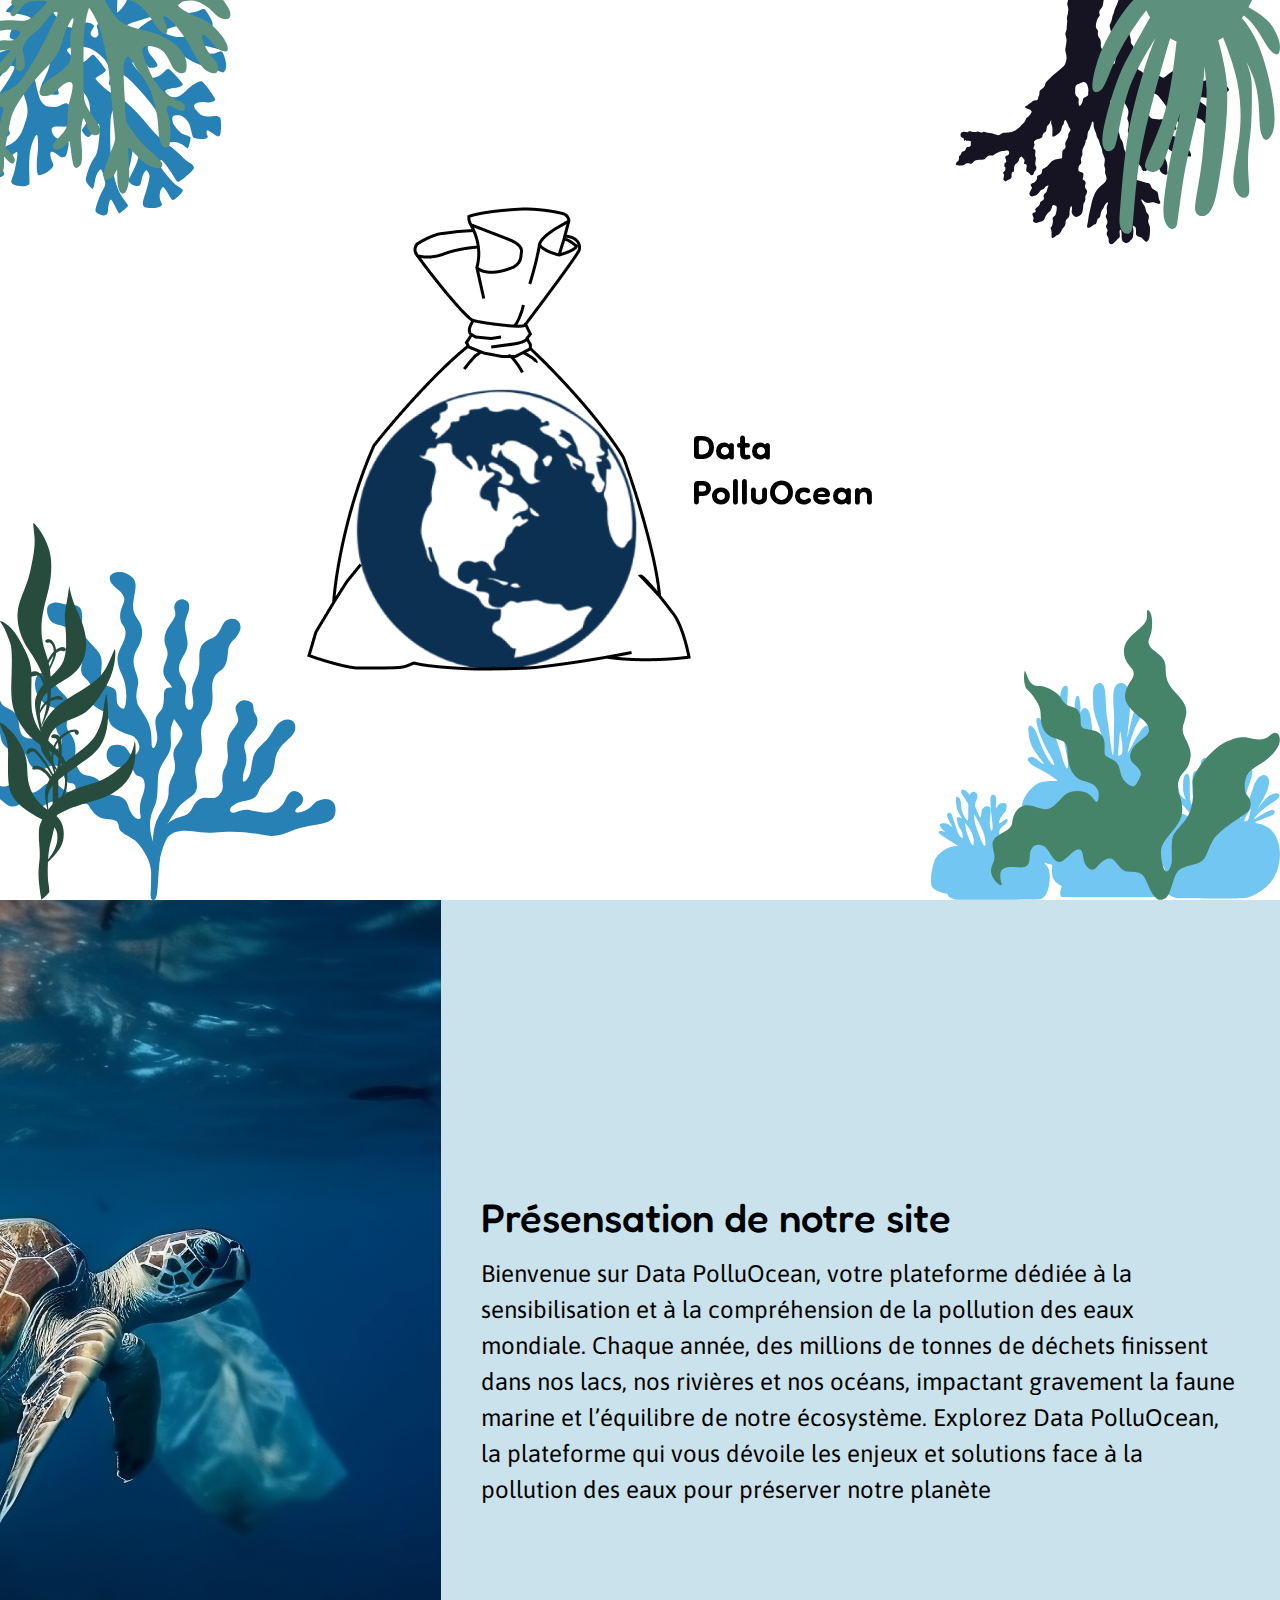
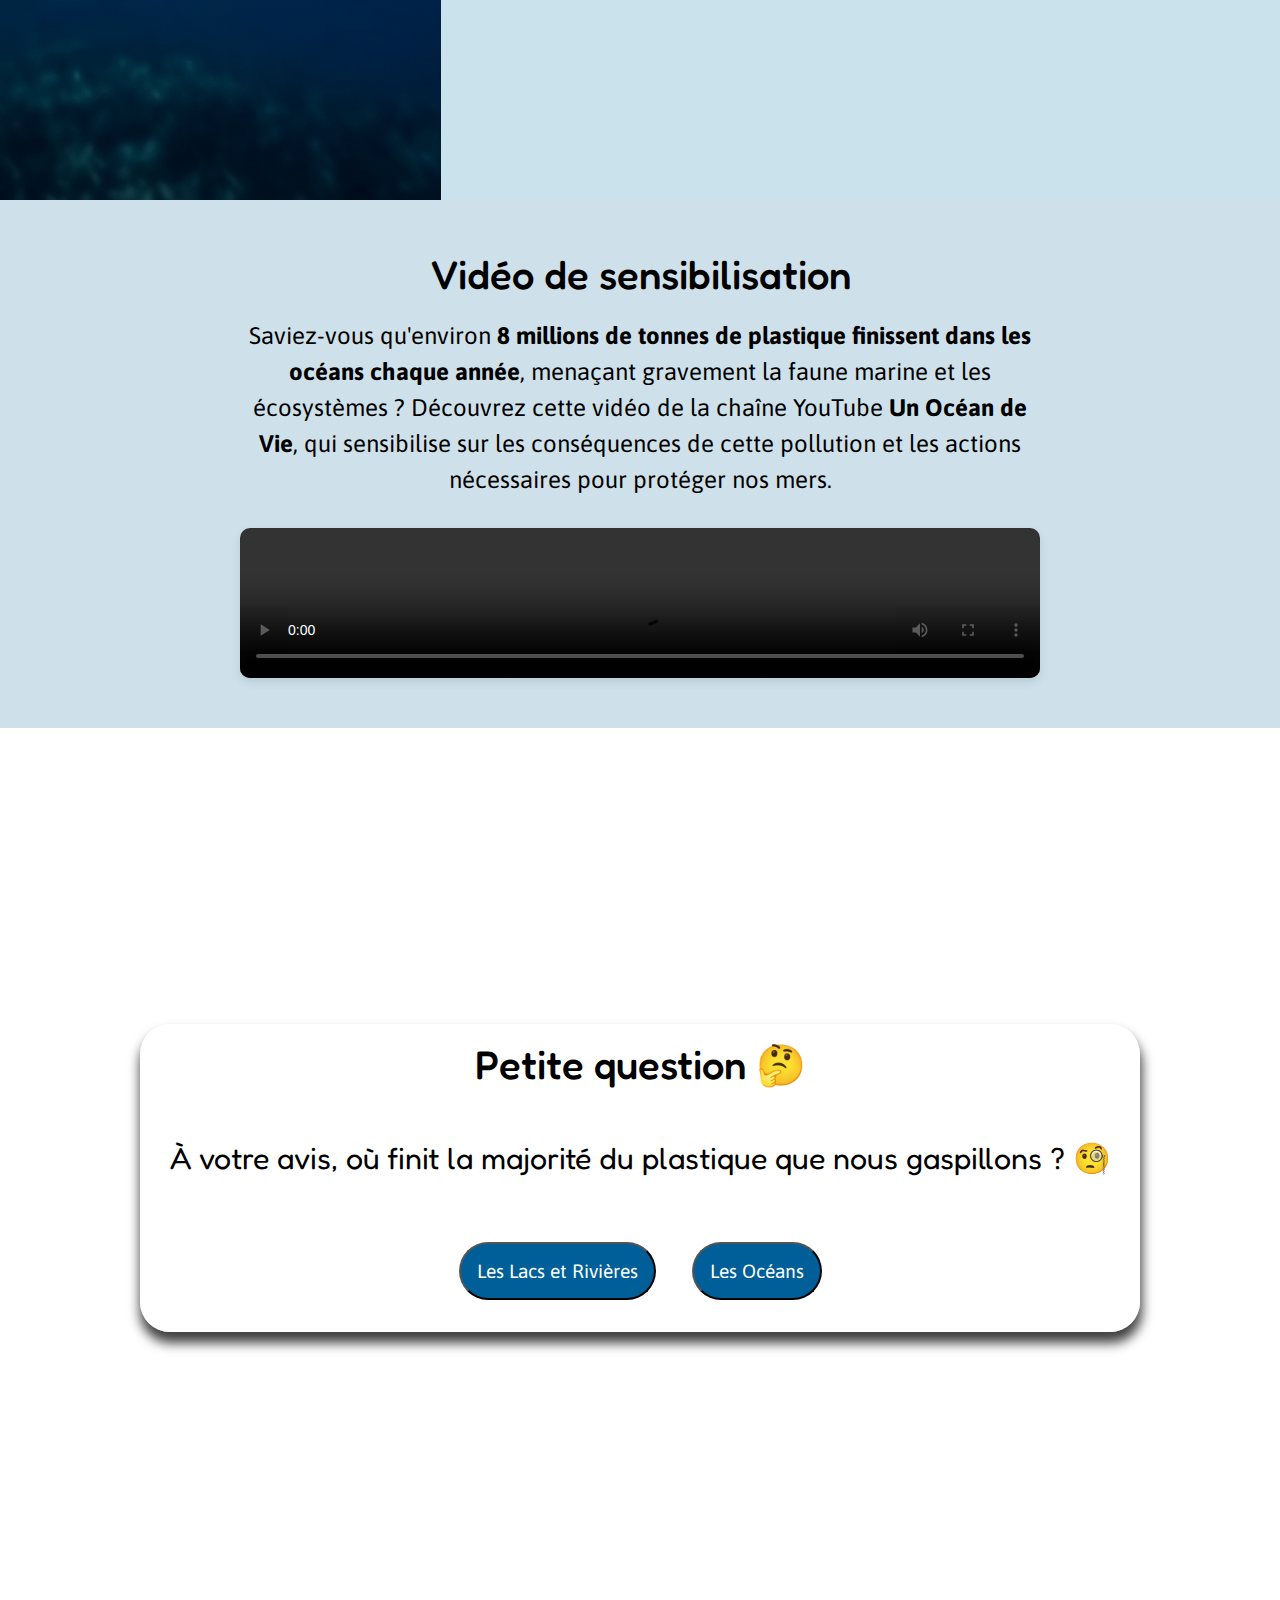
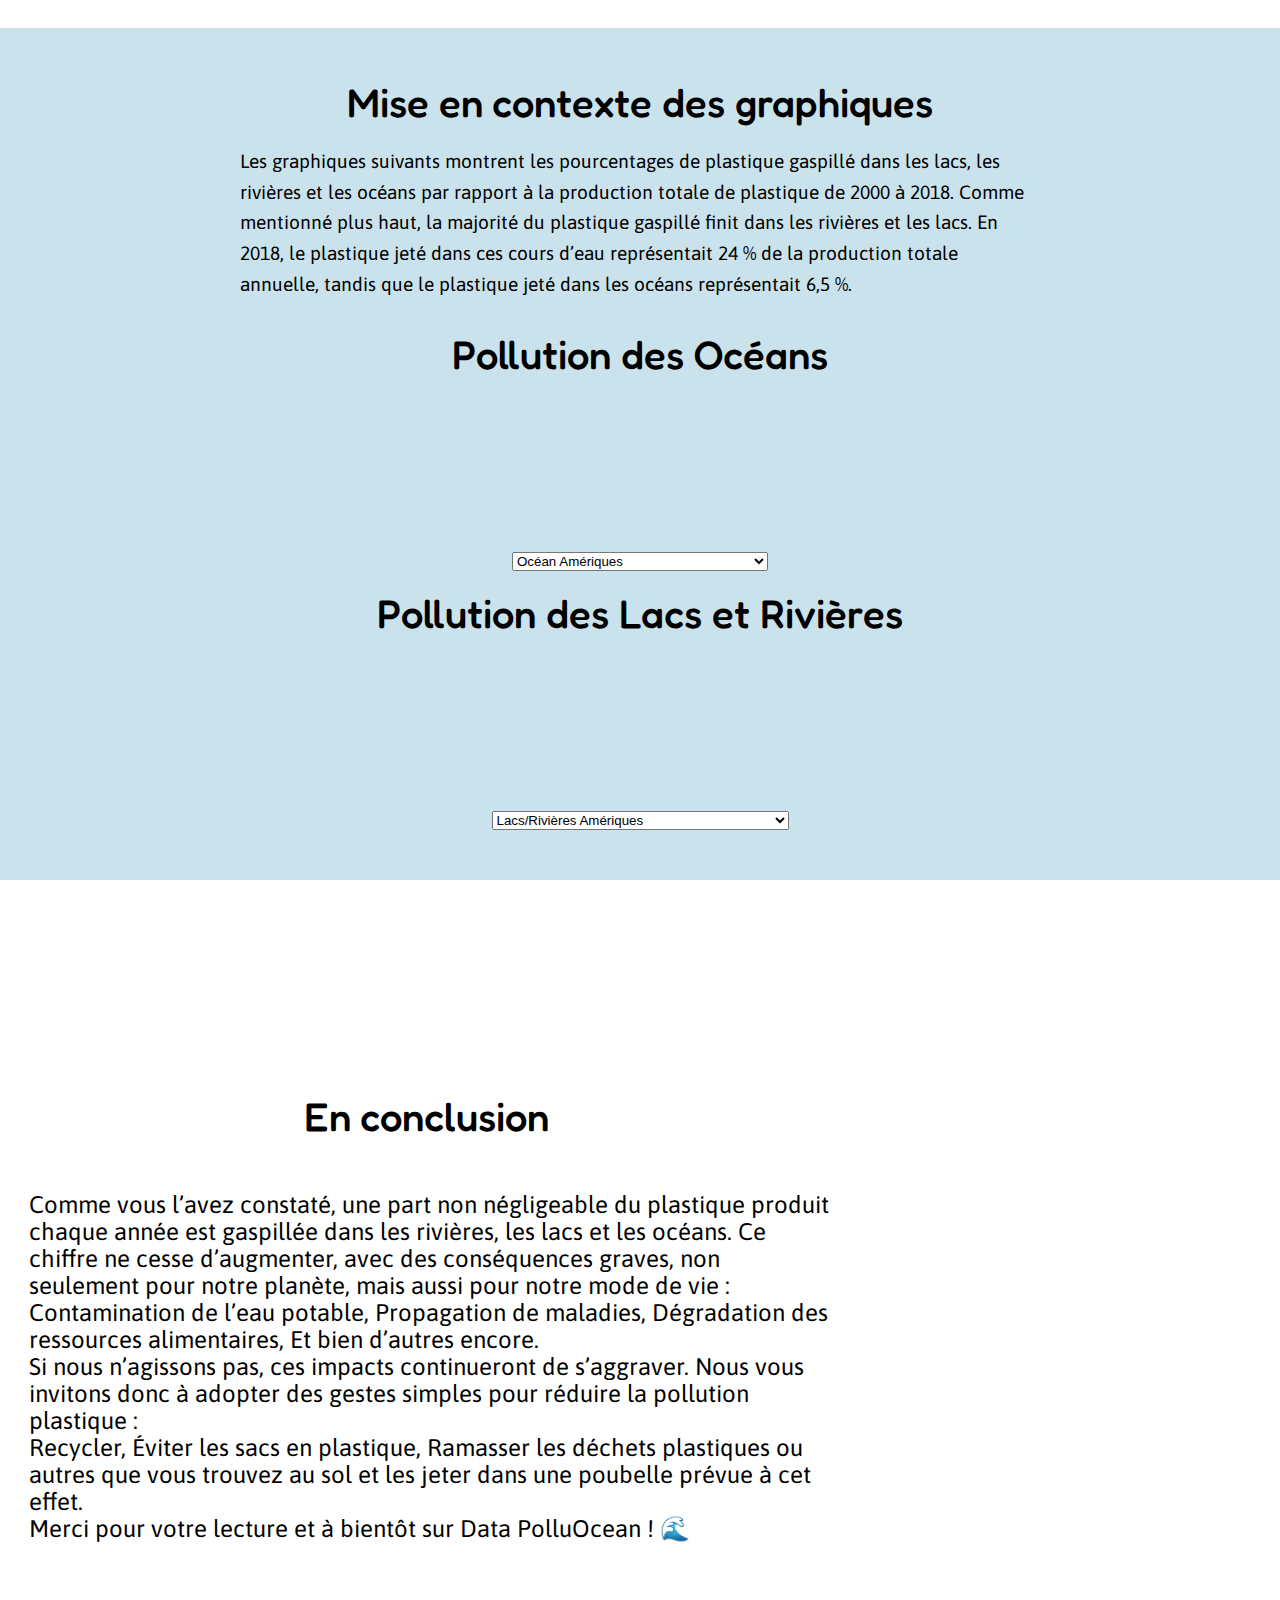
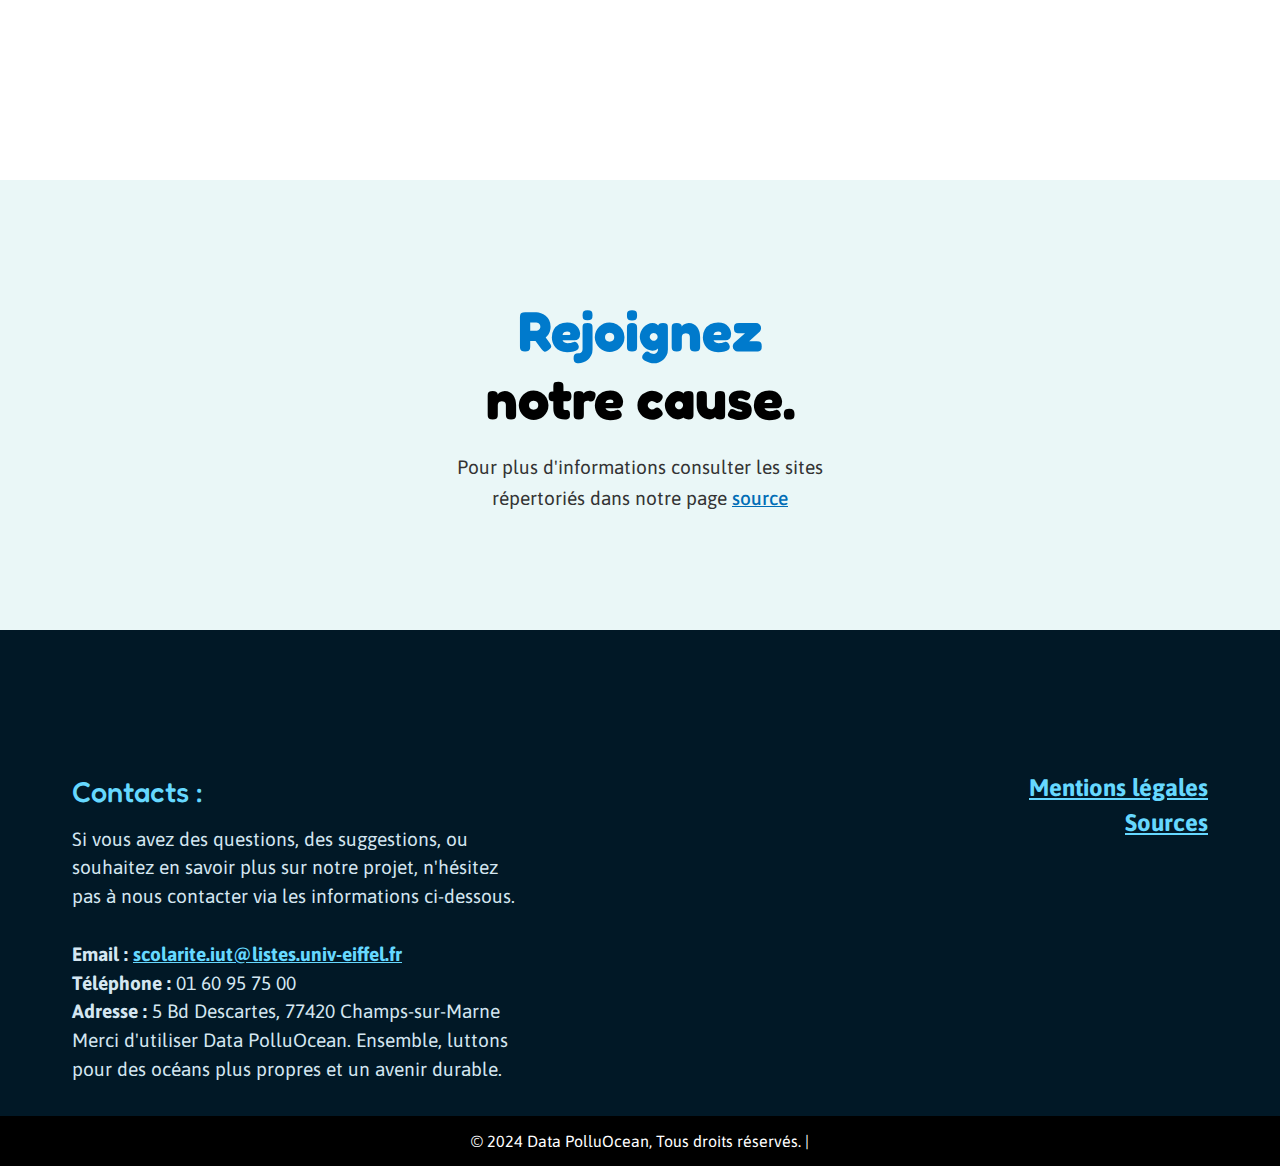
==== commit 1d75efc6: "changement css" ====
--- a/index.html
+++ b/index.html
@@ -5,8 +5,16 @@
   <meta charset="UTF-8">
   <meta name="viewport" content="width=device-width, initial-scale=1.0">
   <link rel="stylesheet" href="./css/style.css">
-  <link rel="stylesheet" href="./css/style.css">
   <link rel="stylesheet" href="./css/root.css">
+  <link rel="preconnect" href="https://fonts.googleapis.com">
+  <link rel="preconnect" href="https://fonts.gstatic.com" crossorigin>
+  <link href="https://fonts.googleapis.com/css2?family=Fredoka:wght@300..700&display=swap" rel="stylesheet">
+  <link rel="preconnect" href="https://fonts.googleapis.com">
+  <link rel="preconnect" href="https://fonts.gstatic.com" crossorigin>
+  <link href="https://fonts.googleapis.com/css2?family=Asap:ital,wght@0,100..900;1,100..900&family=Fredoka:wght@300..700&display=swap" rel="stylesheet">
+  <link rel="preconnect" href="https://fonts.googleapis.com">
+  <link rel="preconnect" href="https://fonts.gstatic.com" crossorigin>
+  <link href="https://fonts.googleapis.com/css2?family=Asap:ital,wght@0,100..900;1,100..900&family=Dongle&family=Fredoka:wght@300..700&display=swap" rel="stylesheet">
   <link rel="stylesheet" href="https://cdnjs.cloudflare.com/ajax/libs/font-awesome/6.7.1/css/all.min.css"
     integrity="sha512-5Hs3dF2AEPkpNAR7UiOHba+lRSJNeM2ECkwxUIxC1Q/FLycGTbNapWXB4tP889k5T5Ju8fs4b1P5z/iB4nMfSQ=="
     crossorigin="anonymous" referrerpolicy="no-referrer" />
@@ -16,75 +24,90 @@
 <body>
   <header>
     <div class="background-elements">
-      <div class="algues-top-left corner">
-        <img src="./assets/img/Algue-gauche-top.svg" alt="" class="top-left">
-        <img src="./assets/img/Algue-gauche-bottom.svg" alt="" class="bottom-left">
-      </div>
-      <div class="algues-top-right corner">
-        <img src="./assets/img/Algue-gauche-top.svg" alt="" class="top-left">
-        <img src="./assets/img/Algue-gauche-bottom.svg" alt="" class="bottom-left">
-      </div>
-      <div class="algues-bottom-left corner">
-        <img src="./assets/img/Algue-vert-bottom-left.svg" alt="" class="top-left">
-        <img src="./assets/img/Algue-bleu-bottom-left-lefty.svg" alt="" class="bottom-left">
-        <img src="./assets/img/Algue-bleu-bottom-left-mid.svg" alt="" class="bottom-left">
-        <img src="./assets/img/Algue-bleu-bottom-left-righty.svg" alt="" class="bottom-left">
-      </div>
-      <div class="algues-bottom-right corner">
-        <img src="./assets/img/Algue-bleu-bottom-right.svg" alt="" class="top-left">
-        <img src="./assets/img/Algue-verte-bottom-right.svg" alt="" class="bottom-left">
-      </div>
+      <!-- <div class="algues-algues-top-left corner"> -->
+        <img src="./assets/img/Algue-bleu-top-left.svg" alt="" class="algues-top-left corner">
+        <img src="./assets/img/Algue-vert-top-left.svg" alt="" class="algues-top-left corner">
+      <!-- </div> -->
+      <!-- <div class="algues-top-right corner"> -->
+        <img src="./assets/img/Algue-bleu-top-right.svg" alt="" class="algues-top-right corner solo-top-right">
+        <img src="./assets/img/Algue-verte-top-right.svg" alt="" class="algues-top-right corner">
+      <!-- </div> -->
+      <!-- <div class="algues-bottom-left corner"> -->
+        <img src="./assets/img/Algue-vert-bottom-left.svg" alt="" class="algues-bottom-left corner">
+        <img src="./assets/img/Algue-bleu-bottom-left-lefty.svg" alt="" class="algues-bottom-left corner" id="solo-bottom-left-lefty">
+        <img src="./assets/img/Algue-bleu-bottom-left-mid.svg" alt="" class="algues-bottom-left corner solo-bottom-left-mid" id="solo-bottom-left-mid">
+        <img src="./assets/img/Algue-bleu-bottom-left-righty.svg" alt="" class="algues-bottom-left corner solo-bottom-left-righty" id="solo-bottom-left-righty">
+      <!-- </div> -->
+      <!-- <div class="algues-bottom-right corner"> -->
+        <img src="./assets/img/Algue-bleu-bottom-right.svg" alt="" class="algues-bottom-right corner">
+        <img src="./assets/img/Algue-verte-bottom-right.svg" alt="" class="algues-bottom-right corner">
+      <!-- </div> -->
     </div>
     <div class="header-container">
-      <img src="./assets/img/Logo.png" alt="" class="logo">
-      <h1>Data <br> PolluOcean</h1>
-
+      <img src="./assets/img/Logo.png" alt="Logo d'une planète dans un sac en plastique" class="logo">
+      <h1>Data<br>PolluOcean</h1>
+      <a class="evitement" href="#contenu">Aller au contenu</a>
     </div>
   </header>
-
-  <section class="bande"></section>
 
   <main>
     <!-- Section Pollution Océanique -->
-    <section class="intro">
+    <section class="intro" id="contenu">
       <div class="container-pollue-gauche">
-        <img src="./assets/img/tortue.jpg" alt="">
+        <img src="./assets/img/tortue.jpg" alt="tortue dans l'océan">
+
       </div>
       <div class="container-pollue-droit">
-        <h2>La Pollution Océanique</h2>
-        <p>Bienvenue sur Data PolluOcean, votre plateforme dédiée à la sensibilisation et à la compréhension de la
-          pollution océanique mondiale. Chaque année, des millions de tonnes de déchets finissent dans nos océans,
-          impactant gravement la faune marine et l'équilibre de notre écosystème. Grâce à des visualisations de données
-          précises et interactives, nous vous invitons à explorer la réalité de cette pollution, à prendre conscience de
-          son ampleur et à découvrir comment les actions humaines influencent l'environnement marin. Notre objectif est
-          d’éduquer, d’informer et de motiver un changement positif pour protéger nos océans.</p>
+        <h2>Présensation de notre site</h2>
+        <p>Bienvenue sur Data PolluOcean, votre plateforme dédiée à la sensibilisation et à la compréhension de la pollution des eaux mondiale. Chaque année, des millions de tonnes de déchets finissent dans nos lacs, nos rivières et nos océans, impactant gravement la faune marine et l’équilibre de notre écosystème. Explorez Data PolluOcean, la plateforme qui vous dévoile les enjeux et solutions face à la pollution des eaux pour préserver notre planète</p>
       </div>
     </section>
 
     <section class="video">
       <div class="video-container">
-        <h2>Vidéo</h2>
+        <h2>Vidéo de sensibilisation</h2>
         <!-- TODO ajouter les svgs -->
-        En 2021, on estime entre <strong>75 à 199 millions de tonnes de déchets plastique</strong> avec plus de <strong>24400 milliards de particules</strong> dans les océans</p>
+        <p>Saviez-vous qu'environ <strong>8 millions de tonnes de plastique finissent dans les océans chaque année</strong>, menaçant gravement la faune marine et les écosystèmes ? Découvrez cette vidéo de la chaîne YouTube <strong>Un Océan de Vie</strong>, qui sensibilise sur les conséquences de cette pollution et les actions nécessaires pour protéger nos mers.</p>
         <div class="video-wrapper">
           <video src="./assets/video/pollution.mp4" controls></video>
         </div>
       </div>
     </section>
 
+    <section class="Quizz">
+      <div class="quizz-container">
+        <h2>Petite question <span role="img" aria-label="réfléchir">🤔</span></h2>
+        <h3>À votre avis, où finit la majorité du plastique que nous gaspillons ? <span role="img" aria-label="visage_avec_monocle">🧐</span></h3>
+        <div class="btn">
+          <button class="quizz-LR button-style">Les Lacs et Rivières</button>
+          <button class="quizz-Oceans button-style">Les Océans</button>
+        </div>
+
+        <div class="bonne_reponse">
+          <h3>Bonne réponse : </h3>
+          <p> Eh oui, c’était bien dans les rivières et les lacs, vous êtes perspicace ! <span role="img" aria-label="sourire">😊</span> En effet, sur 263 millions de tonnes de plastique produites en 2005, 53 millions de tonnes ont été jetées dans les rivières et les lacs, contre seulement 12 millions dans les océans. </p>
+        </div>
+
+        <div class="mauvaise_reponse">
+          <h3>Mauvaise réponse : </h3>
+          <p> Eh non, la bonne réponse était "les rivières et les lacs", dommage ! <span role="img" aria-label="déprimé">😞</span> Malheureusement, une grande partie du plastique gaspillé se retrouve dans ces cours d’eau, sur 338 millions de tonnes de plastique produites en 2012, 79 millions de tonnes ont été jetées dans les rivières et les lacs, contre seulement 19 millions dans les océans.</p>
+        </div>
+
+        <button class="close_reponse button-style">
+          masquer la réponse
+        </button>
+      </div>
+    </section>
+
 
     <section class="graphique">
       <div class="graphique-container">
-        <h2>Pollution Globale</h2>
-        <p>Ce graphique montre la quantité de déchets plastiques rejetés dans les océans par habitant en 2019. En
-          examinant ces données par pays, nous pouvons mieux comprendre l'impact spécifique des populations sur la
-          pollution océanique mondiale et les différences significatives dans la gestion des déchets plastiques. Ces
-          informations sont essentielles pour identifier les régions nécessitant des solutions immédiates et promouvoir
-          des initiatives globales de réduction de la pollution plastique.</p>
+        <h2>Mise en contexte des graphiques</h2>
+        <p>Les graphiques suivants montrent les pourcentages de plastique gaspillé dans les lacs, les rivières et les océans par rapport à la production totale de plastique de 2000 à 2018. Comme mentionné plus haut, la majorité du plastique gaspillé finit dans les rivières et les lacs. En 2018, le plastique jeté dans ces cours d’eau représentait 24 % de la production totale annuelle, tandis que le plastique jeté dans les océans représentait 6,5 %.</p>
           <div>
             <h2>Pollution des Océans</h2>
             <!-- Graphique pour les océans -->
-            <canvas id="oceanChart" width="400" height="150"></canvas>
+            <canvas id="oceanChart" class="Chart"></canvas>
             <br>
             <!-- Liste déroulante pour les océans -->
             <select id="oceanSelector">
@@ -106,7 +129,7 @@
           <div>
             <h2>Pollution des Lacs et Rivières</h2>
             <!-- Graphique pour les lacs/rivières -->
-            <canvas id="lakesRiversChart" width="400" height="150"></canvas>
+            <canvas id="lakesRiversChart"></canvas>
             <br>
             <!-- Liste déroulante pour les lacs/rivières -->
             <select id="lakesRiversSelector">
@@ -125,35 +148,51 @@
       </div>
     </section>
 
-
-    <section class="cause">
+    <section class="conclusion">
+      <div class="conclusion-container">
+        <h2 class="titre-conclusion">En conclusion</h2>
+        <p>
+          <br>Comme vous l’avez constaté, une part non négligeable du plastique produit chaque année est gaspillée dans les rivières, les lacs et les océans. Ce chiffre ne cesse d’augmenter, avec des conséquences graves, non seulement pour notre planète, mais aussi pour notre mode de vie : <br>
+          Contamination de l’eau potable, 
+          Propagation de maladies, 
+          Dégradation des ressources alimentaires,
+          Et bien d’autres encore.
+          <br>
+          Si nous n’agissons pas, ces impacts continueront de s’aggraver. Nous vous invitons donc à adopter des gestes simples pour réduire la pollution plastique :
+          <br>
+          Recycler,
+          Éviter les sacs en plastique,
+          Ramasser les déchets plastiques ou autres que vous trouvez au sol et les jeter dans une poubelle prévue à cet effet.
+          <br>
+          Merci pour votre lecture et à bientôt sur Data PolluOcean ! <span role="img" aria-label="vague">🌊</span>
+        </p>
+      </div>
+      <div class="wave-container">
+        <img src="./assets/img/wave.svg" alt="" class="wave-element">
+      </div>
+  </section>
+
+
+
+
+    <section class="cause">   
       <h2 id="cause"> <span id="join">Rejoignez</span> </br> notre cause.</h2>
       <p>Pour plus d'informations consulter les sites </br> répertoriés dans notre page <a
           href="sources.html">source</a></p>
     </section>
-
   </main>
 
   <footer>
     <!-- Section des icônes sociales -->
     <div class="social-icons">
-      <!-- Instagram -->
-      <a href="#" aria-label="Instagram">
-        <i class="fa-brands fa-instagram"></i>
-      </a>
 
       <!-- Facebook -->
-      <a href="#" aria-label="Facebook">
+      <a href="https://www.facebook.com/rickroll548/" aria-label="Facebook">
         <i class="fa-brands fa-facebook"></i>
       </a>
 
-      <!-- Email -->
-      <a href="#" aria-label="Email">
-        <i class="fa-solid fa-envelope"></i>
-      </a>
-
       <!-- YouTube -->
-      <a href="#" aria-label="YouTube">
+      <a href="https://www.youtube.com/watch?v=dQw4w9WgXcQ" aria-label="YouTube">
         <i class="fa-brands fa-youtube"></i>
       </a>
     </div>
@@ -168,7 +207,7 @@
           nous contacter via les informations ci-dessous. <br><br>
           <strong>Email :</strong> <a
             href="mailto:scolarite.iut@listes.univ-eiffel.fr">scolarite.iut@listes.univ-eiffel.fr</a> <br>
-          <strong>Téléphone :</strong> <a href="tel:+33160957500">01 60 95 75 00</a> <br>
+          <strong>Téléphone :</strong> 01 60 95 75 00 <br>
           <strong>Adresse :</strong> 5 Bd Descartes, 77420 Champs-sur-Marne
         </p>
         <p>Merci d'utiliser Data PolluOcean. Ensemble, luttons pour des océans plus propres et un avenir durable.</p>
@@ -183,13 +222,14 @@
 
     <!-- Copyright -->
     <div class="footer-copyright">
-      <p>Copyright 2024, créer par VICTORIA HEDDAD</p>
+      <p>© 2024 Data PolluOcean, Tous droits réservés. |</p>
     </div>
   </footer>
 
 
   <!-- <script src="./src/js/script.js"></script> -->
   <script src="./js/ratio.js"></script> 
+  <script src="./js/script.js"></script>
   <script src="https://cdn.jsdelivr.net/npm/chart.js"></script>
   <script>
    
--- a/css/style.css
+++ b/css/style.css
@@ -2,382 +2,532 @@
 *,
 *::after,
 *::before {
-    margin: 0;
-    box-sizing: border-box;
-}
-
-
-
-
+  margin: 0;
+  box-sizing: border-box;
+}
+
+br {
+  display: block;
+  height: 0;
+}
+
+h1 {
+  font-size: var(--title-size);
+  font-family: "Dongle", sans-serif;
+  font-weight: 700;
+  line-height: 0.8;
+  margin-top: 50px;
+
+}
+h2 {
+  font-family: "Fredoka", sans-serif;
+  font-size: var(--subtitle-size);
+  font-weight: 500;
+}
+h3 {
+  font-family: "Fredoka", sans-serif;
+  font-size: 1.9rem;
+  font-weight: 400;
+
+}
+
+p {
+  font-family: "Asap", sans-serif;
+  font-size: var(--text-size);
+  max-width: 800px;
+}
+
+a.evitement {
+  display: inline-block;
+  color: #555;
+  background: #fff;
+  padding: .5em;
+  position: absolute;
+  left: -99999rem;
+  z-index: 100;
+}
+a.evitement:focus {
+  left: 0;
+}
 header {
-    height: 100vh;
-}
-
-.background-element{
-    position: relative;
+  height: 100vh;
+  display: flex;
+  justify-content: center;
+  align-items: center;
+}
+
+.background-element {
+  position: relative;
 }
 
 .header-container {
-    display: flex;
-    align-items: center;
-    justify-content: center;
-    width: 100%;
+  display: flex;
+  align-items: center;
+  justify-content: center;
+  flex-wrap: wrap;
+  margin-right: 100px;
 }
 
 .corner {
-    position:absolute;
-    z-index: 0;
-    margin: 0;
-    height: fit-content;
-    width: fit-content;
-
-
-}
-
-.algues-top-left{
-    top: 0%;
-    left: 0;
-}
-.algues-top-right{
-    top: 0;
-    right: 0;
-}
-.algues-bottom-left{
-    bottom: 0;
-    left: 0;
-}
-.algues-bottom-right{
-    bottom: 0;
-    right: 0;
+  position: absolute;
+  z-index: 2;
+  margin: 0;
+}
+
+.algues-top-left {
+  top: -20px;
+  left: -45px;
+}
+.algues-top-right {
+  top: -30px;
+  right: 0;
+}
+
+.solo-top-right {
+  right: 50px;
+}
+#solo-bottom-left-lefty {
+  left: -50px;
+  z-index: 1;
+}
+#solo-bottom-left-mid {
+  left: 150px;
+  z-index: 1;
+}
+#solo-bottom-left-righty {
+  left: 150px;
+  z-index: 1;
+}
+
+.algues-bottom-left {
+  bottom: 0;
+  left: 0;
+}
+.algues-bottom-right {
+  bottom: 0;
+  right: 0;
 }
 
 .container h1 {
-    margin-left: 30px;
-}
-
-
+  margin-left: 30px;
+}
 
 .intro {
-    height: 100vh;
-    padding: 20px;
-    display: flex;
-    align-items: center;
-    flex-direction: column;
-    justify-content: space-evenly;
-    background-color: rgb(202, 226, 235);
+  height: 100vh;
+  padding: 20px;
+  display: flex;
+  align-items: center;
+  flex-direction: column;
+  justify-content: space-evenly;
+  background-color: rgb(202, 226, 235);
 }
 
 .video {
-    display: flex;
-    height: 100vh;
-    justify-content: space-around;
-    align-items: center;
-    flex-direction: column;
-    padding: 20px;
-}
+  display: flex;
+  height: fit-content;
+  justify-content: space-around;
+  align-items: center;
+  flex-direction: column;
+  padding: 20px;
+}
+
 
 video {
-    border-radius: 20px;
-}
-
-
+  border-radius: 20px;
+}
+
+.Quizz {
+  height: 100vh;
+  background-image: url(../assets/img/quizz-background.jpg);
+  background-repeat: no-repeat;
+  background-position: center;
+  background-size: cover;
+  display: flex;
+  justify-content: center;
+  align-items: center;
+}
+
+.quizz-container {
+  max-width: 1000px;
+  max-height: fit-content;
+  background-color: rgba(255, 255, 255, 0.809);
+  border-radius: 30px;
+  display: flex;
+  justify-content: center;
+  align-items: center;
+  flex-wrap: wrap;
+  row-gap: 50px;
+  margin: 16px;
+  padding: 16px;
+  box-shadow: 1px 10px 12px 1px rgba(0, 0, 0, 0.75);
+  -webkit-box-shadow: 1px 10px 12px 1px rgba(0, 0, 0, 0.75);
+  -moz-box-shadow: 1px 10px 12px 1px rgba(0, 0, 0, 0.75);
+}
+
+.quizz-container p {
+  padding: 8px;
+  margin-left: 50px;
+}
+
+.button-style {
+  margin: 16px;
+  padding: 16px;
+  border-radius: 30px;
+  background-color: #005f99;
+  color: white;
+  font-family: "Asap", sans-serif;
+  font-size: 1.2rem;
+  width: fit-content;
+}
+
+button:hover {
+  transform: scale(1.1);
+  cursor: pointer;
+  transition: 0.2s ease-in-out;
+}
 
 /* Footer général */
 footer {
-    background-color: #011826;
-    color: #ffffff;
-    font-size: 1rem;
-    padding: 2rem 0 0 0;
+  background-color: #011826;
+  color: #ffffff;
+  font-size: var(--text-size);
+  padding: 2rem 0 0 0;
 }
 
 /* Conteneur principal du footer */
 .footer-container {
-    max-width: 1200px;
-    margin: 0 auto;
-    display: flex;
-    justify-content: space-between;
-    align-items: flex-start;
-    flex-wrap: wrap;
-    /* Gère les petits écrans */
-    gap: 2rem;
-    padding: 0 2rem;
+  max-width: 1200px;
+  margin: 0 auto;
+  display: flex;
+  justify-content: space-between;
+  align-items: flex-start;
+  flex-wrap: wrap;
+  /* Gère les petits écrans */
+  gap: 2rem;
+  padding: 0 2rem;
 }
 
 /* Icônes sociales */
 .social-icons {
-    text-align: center;
-    margin-bottom: 2rem;
-    width: 100%;
+  text-align: center;
+  margin-bottom: 2rem;
+  width: 100%;
 }
 
 .social-icons a img {
-    width: 32px;
-    height: 32px;
-    margin: 0 10px;
-    transition: transform 0.3s ease-in-out;
+  width: 32px;
+  height: 32px;
+  margin: 0 10px;
+  transition: transform 0.3s ease-in-out;
 }
 
 .social-icons a:hover img {
-    transform: scale(1.2);
+  transform: scale(1.2);
 }
 
 /* Section Pollution Océanique */
 .intro {
-    padding: 0px;
-    display: flex;
-    flex-direction: row;
-    align-items: center;
-    justify-content: center;
-    height: 100vh;
+  padding: 0px;
+  display: flex;
+  flex-direction: row;
+  align-items: center;
+  justify-content: center;
+  height: 100vh;
 }
 
 .container-pollue-gauche {
-    width: 40%;
-    height: 100%;
-    overflow: hidden;
+  width: 40%;
+  height: 100%;
+  /* overflow: hidden; */
 }
 
 .container-pollue-gauche img {
-    width: 100%;
-    height: 100%;
-    object-fit: cover;
-    object-position: 70% 30%;
+  width: 100%;
+  height: 100%;
+  object-fit: cover;
+  object-position: 70% 30%;
 }
 
 .container-pollue-droit {
-    width: 75%;
-    padding: 40px;
-    display: flex;
-    flex-direction: column;
-    justify-content: center;
-    text-align: justify;
+  width: 75%;
+  padding: 40px;
+  display: flex;
+  flex-direction: column;
 }
 
 .container-pollue-droit h2 {
-    font-size: 4rem;
-    margin-bottom: 15px;
+  margin-bottom: 15px;
 }
 
 .container-pollue-droit p {
-    font-size: 2rem;
-    line-height: 1.5;
+  line-height: 1.5;
 }
 
 /* Section Videos */
 
 .video {
-    background-color: #cee1ea;
-    padding: 50px 20px;
-    text-align: center;
+  background-color: #cee1ea;
+  padding: 50px 20px;
+  text-align: center;
 }
 
 .video-container {
-    max-width: 1200px;
-    margin: 0 auto;
+  max-width: 1200px;
+  margin: 0 auto;
 }
 
 .video-container h2 {
-    font-size: 2.5rem;
-    margin-bottom: 20px;
+  font-size: 2.5rem;
+  margin-bottom: 20px;
 }
 
 .video-container p {
-    font-size: 1.2rem;
-    line-height: 1.6;
-    margin-bottom: 30px;
-    text-align: justify;
+  font-size: var(--text-size);
+  line-height: 1.5;
+  margin-bottom: 30px;
 }
 
 .video-wrapper {
-    display: flex;
-    justify-content: center;
-    align-items: center;
-    margin-top: 20px;
+  display: flex;
+  justify-content: center;
+  align-items: center;
+  margin-top: 20px;
 }
 
 .video-wrapper video {
-    width: 100%;
-    max-width: 800px;
-    border-radius: 10px;
-    box-shadow: 0px 4px 10px rgba(0, 0, 0, 0.1);
+  width: 100%;
+  max-width: 800px;
+  border-radius: 10px;
+  box-shadow: 0px 4px 10px rgba(0, 0, 0, 0.1);
 }
 
 /* Sections graphique */
 .graphique {
-    background-color: rgb(202, 226, 235);
-    padding: 50px 20px;
-    text-align: center;
-    height: 100vh;
-    display: flex;
-    flex-direction: column;
-    justify-content: space-around;
-}
-
+  background-color: rgb(202, 226, 235);
+  padding: 50px 20px;
+  text-align: center;
+  /* max-width: 1200px; */
+  height: fit-content;
+  display: flex;
+  flex-wrap: wrap;
+  flex-direction: column;
+  justify-content: space-around;
+  align-items: center;
+}
+.Chart {
+  max-width: 1200px;
+  max-height: 800px;
+}
 .graphique-container {
-    max-width: 1200px;
-    margin: 0 auto;
+  max-width: 1200px;
+  margin: 0 auto;
+  height: fit-content;
 }
 
 .graphique-container h2 {
-    font-size: 2.5rem;
-    margin-bottom: 20px;
+  font-size: 2.5rem;
+  margin-bottom: 20px;
 }
 
 .graphique-container p {
-    font-size: 1.2rem;
-    line-height: 1.6;
-    margin-bottom: 30px;
-    text-align: justify;
+  font-size: 1.2rem;
+  line-height: 1.6;
+  margin-bottom: 30px;
+  text-align: left;
 }
 
 .graph-wrapper {
-    display: flex;
-    flex-wrap: wrap;
-    justify-content: center;
-    gap: 20px;
-    margin-top: 20px;
+  display: flex;
+  flex-wrap: wrap;
+  justify-content: center;
+  gap: 20px;
+  margin-top: 20px;
 }
 
 .graph-wrapper canvas {
-    width: 100%;
-    max-width: 500px;
-    height: 300px;
-    border: 1px solid #d1d1d1;
-    border-radius: 10px;
-    box-shadow: 0px 4px 10px rgba(0, 0, 0, 0.1);
+  width: 100%;
+  max-width: 500px;
+  height: 300px;
+  border: 1px solid #d1d1d1;
+  border-radius: 10px;
+  box-shadow: 0px 4px 10px rgba(0, 0, 0, 0.1);
+}
+
+.conclusion {
+  display: flex;
+  height: 100vh;
+}
+
+.conclusion-container {
+  height: 100vh;
+  width: 80%;
+  display: flex;
+  justify-content: flex-end;
+  align-items: center;
+  flex-wrap: wrap;
+  align-content: center;
+}
+
+.titre-conclusion {
+  margin-right: auto;
+  margin-left: auto;
+}
+.conclusion-container p {
+  margin: 24px;
+  /* line-height: 2rem; */
+}
+
+.wave-element {
+  float: right;
+  height: 100%;
+  z-index: 0;
+}
+.wave-container {
+  position: relative;
+  width: 40%;
+  height: 100%;
 }
 
 /* Section cause */
 .cause {
-    height: 100vh;
-    display: flex;
-    justify-content: center;
-    align-items: center;
-    flex-direction: column;
-    padding: 20px;
-    background-color: #eaf7f7;
-    text-align: center;
+  height: 50vh;
+  display: flex;
+  justify-content: center;
+  align-items: center;
+  flex-direction: column;
+  padding: 20px;
+  background-color: #eaf7f7;
+  text-align: center;
 }
 
 #cause {
-    font-size: 3.5rem;
-    font-family: 'Arial', sans-serif;
-    font-weight: bold;
-    color: #000;
-    margin-bottom: 20px;
+  font-size: 3.5rem;
+  font-weight: bold;
+  color: #000;
+  margin-bottom: 20px;
 }
 
 .cause p {
-    font-size: 1.2rem;
-    font-family: 'Arial', sans-serif;
-    font-weight: 400;
-    color: #333;
-    line-height: 1.6;
+  font-size: 1.2rem;
+  font-weight: 400;
+  color: #333;
+  line-height: 1.6;
 }
 
 .cause a {
-    text-decoration: underline;
-    color: #007acc;
-    font-weight: 500;
+  text-decoration: underline;
+  color: #006db6;
+  font-weight: 500;
 }
 
 .cause a:hover {
-    color: #005f99;
+  color: #005f99;
 }
 
 #join {
-    color: #007acc;
-}
-
-
-
+  color: #007acc;
+}
 
 /* Section des contacts */
 .contact-section {
-    flex: 1;
-    max-width: 40%;
+  flex: 1;
+  max-width: 40%;
 }
 
 .contact-section h2 {
-    font-size: 1.5rem;
-    color: #66d8ff;
-    margin-bottom: 1rem;
+  color: #66d8ff;
+  margin-bottom: 1rem;
+  font-size: 1.8rem;
 }
 
 .contact-section p {
-    line-height: 1.6;
-    color: #d4e6f1;
+  line-height: 1.5;
+  color: #d4e6f1;
+  font-size: 1.2rem;
 }
 
 .contact-section a {
-    color: #66d8ff;
-    text-decoration: none;
-    font-weight: bold;
-    transition: color 0.3s ease-in-out;
+  color: #66d8ff;
+  font-weight: bold;
+  transition: color 0.3s ease-in-out;
 }
 
 .contact-section a:hover {
-    color: #a3d3e8;
+  color: #a3d3e8;
 }
 
 /* Liens du footer */
 .footer-links {
-    flex: 1;
-    max-width: 20%;
-    text-align: right;
+  flex: 1;
+  max-width: 20%;
+  text-align: right;
+}
+
+.footer-copyright p {
+  font-size: 1rem;
+  margin-right: auto;
+  margin-left: auto;
 }
 
 .footer-links a {
-    color: #66d8ff;
-    text-decoration: none;
-    font-weight: bold;
-    font-size: 1rem;
-    display: block;
-    margin-bottom: 0.5rem;
-    transition: color 0.3s ease-in-out;
+  color: #66d8ff;
+  font-weight: bold;
+  display: block;
+  margin-bottom: 0.5rem;
+  transition: color 0.3s ease-in-out;
+  font-family: "Asap", sans-serif;
 }
 
 .footer-links a:hover {
-    color: #a3d3e8;
+  color: #a3d3e8;
 }
 
 .footer-copyright {
-    background-color: #000000;
-    color: #ffffff;
-    text-align: center;
-    padding: 1rem 0;
-    font-size: 0.9rem;
-    margin-top: 2rem;
-    width: 100%;
+  background-color: #000000;
+  color: #ffffff;
+  text-align: center;
+  padding: 1rem 0;
+  margin-top: 2rem;
+  width: 100%;
 }
 
 .social-icons {
-    display: flex;
-    justify-content: center;
-    gap: 1.5rem;
-    margin-top: 2rem;
+  display: flex;
+  justify-content: center;
+  gap: 1.5rem;
+  margin-top: 2rem;
 }
 
 .social-icons a {
-    text-decoration: none;
-    color: #66d8ff;
-    font-size: 2.5rem;
-    transition: transform 0.3s ease-in-out, color 0.3s ease-in-out;
+  color: #66d8ff;
+  font-size: 2.5rem;
+  transition: transform 0.3s ease-in-out, color 0.3s ease-in-out;
+  font-family: "Asap", sans-serif;
 }
 
 .social-icons a:hover {
-    color: #a3d3e8;
-    transform: scale(1.2);
-}
-
+  color: #a3d3e8;
+  transform: scale(1.2);
+}
 
 .social-icons i {
-    display: inline-block;
-    width: 2.5rem;
-    height: 2.5rem;
-    text-align: center;
-    line-height: 2.5rem;
-}
-
-
-/*Sources*/+  display: inline-block;
+  width: 2.5rem;
+  height: 2.5rem;
+  text-align: center;
+  line-height: 2.5rem;
+}
+
+.bonne_reponse {
+  display: none;
+}
+
+.mauvaise_reponse {
+  display: none;
+}
+
+.close_reponse {
+  display: none;
+}
+
+/*Sources*/
--- a/css/root.css
+++ b/css/root.css
@@ -13,8 +13,8 @@
 
     /* Font-size de base */
     --title-size: 3.5rem;
-    --subtitle-size: 2em;
-    --text-size: 1.2em;
-    --source-size : 0.9rem;
+    --subtitle-size: 2.5em;
+    --text-size: 1.5em;
+    --source-size : 1rem;
 }
 
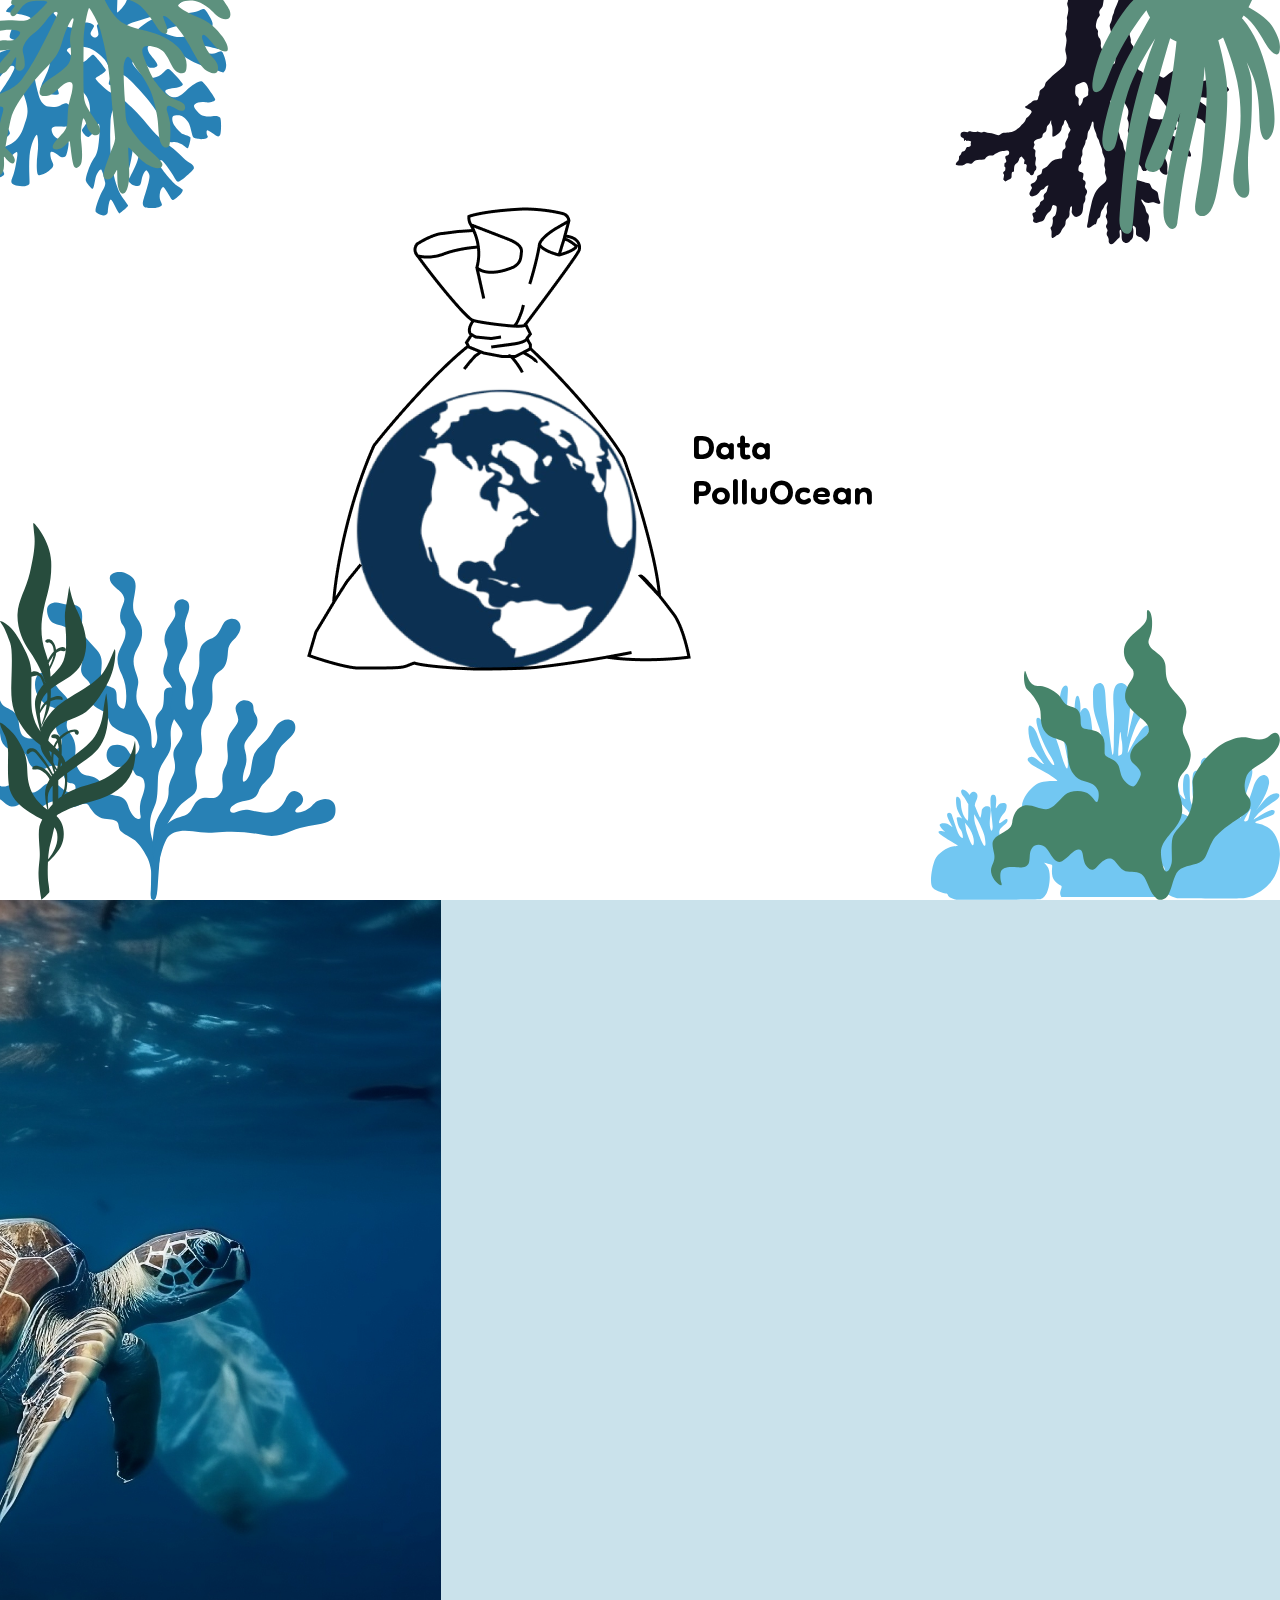
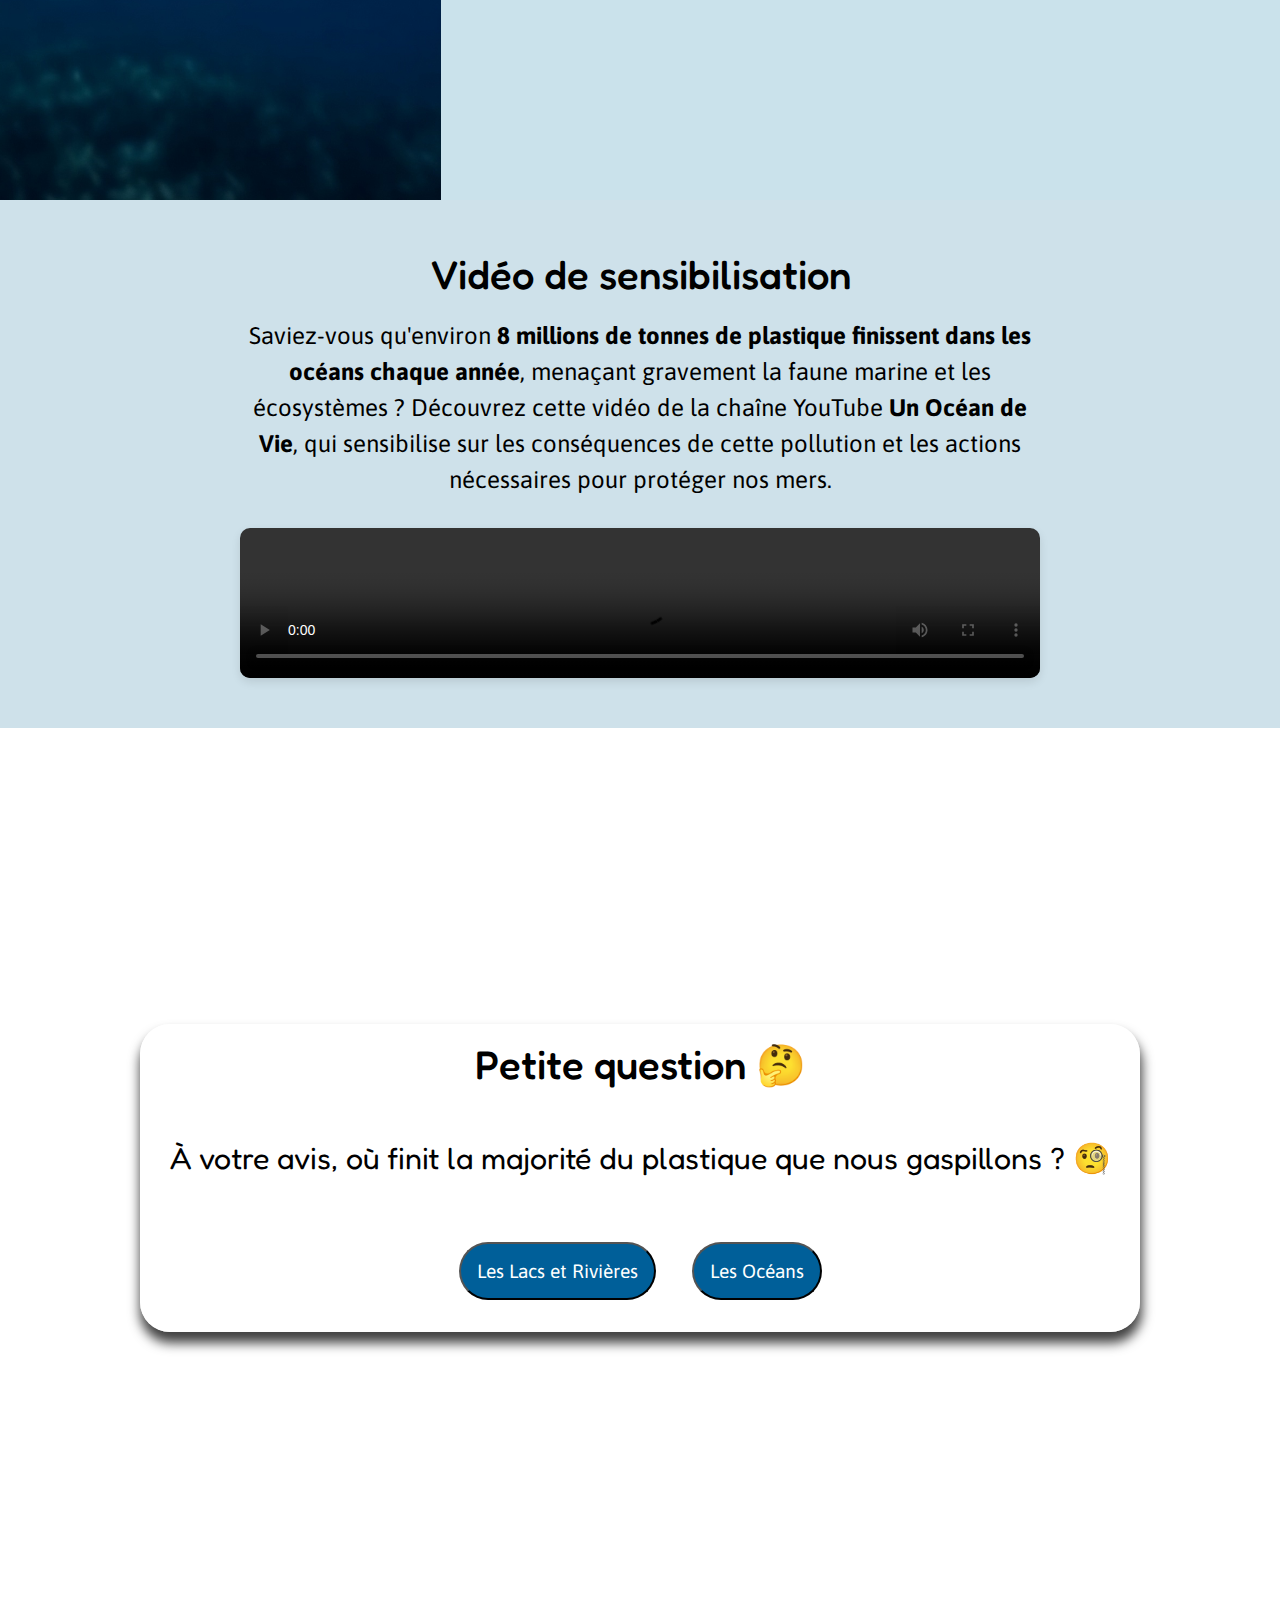
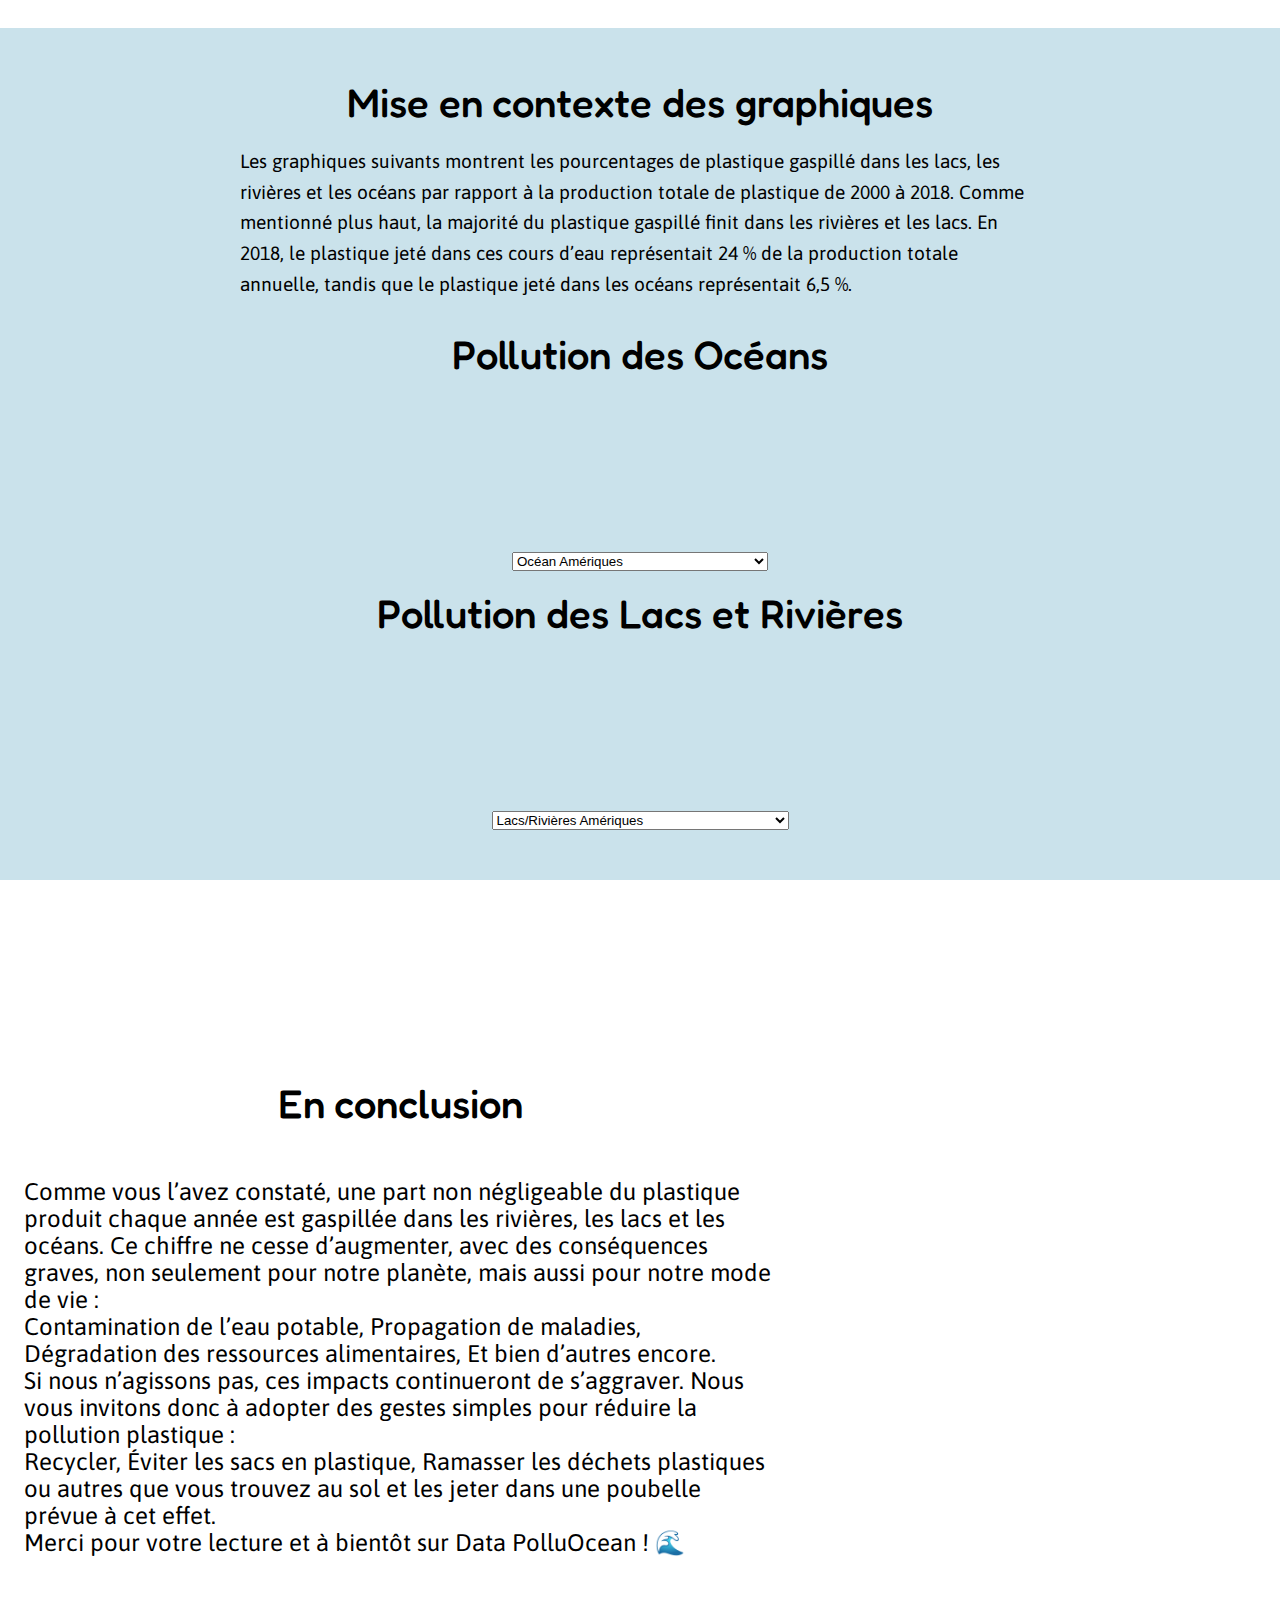
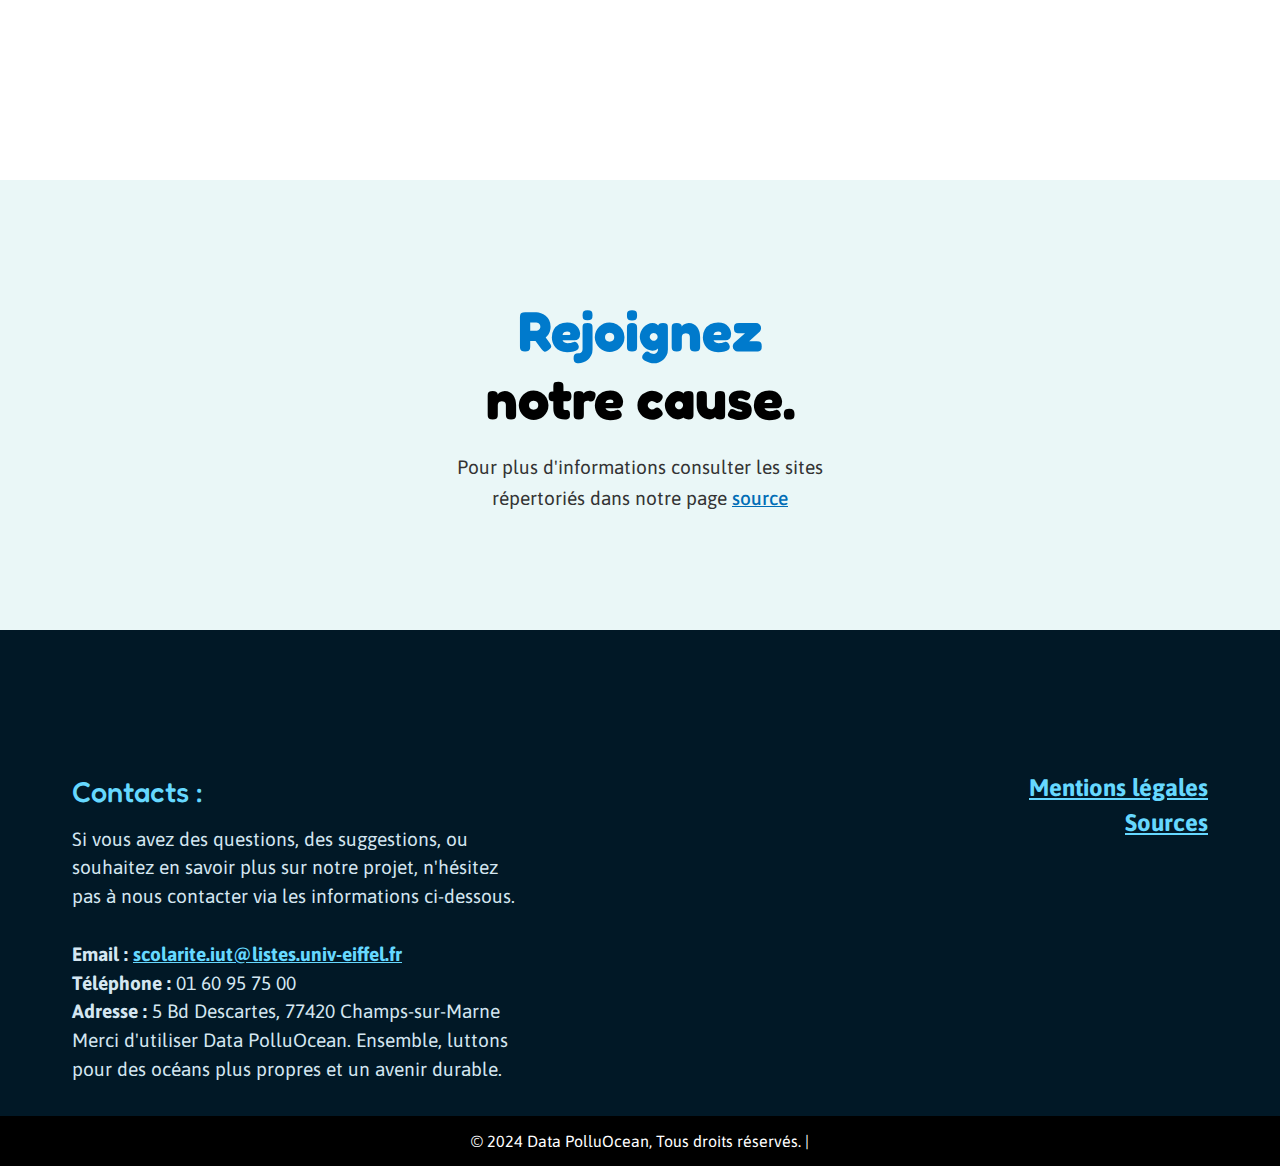
==== commit f54bd956: "ajout aos" ====
--- a/index.html
+++ b/index.html
@@ -15,6 +15,7 @@
   <link rel="preconnect" href="https://fonts.googleapis.com">
   <link rel="preconnect" href="https://fonts.gstatic.com" crossorigin>
   <link href="https://fonts.googleapis.com/css2?family=Asap:ital,wght@0,100..900;1,100..900&family=Dongle&family=Fredoka:wght@300..700&display=swap" rel="stylesheet">
+  <link href="https://unpkg.com/aos@2.3.1/dist/aos.css" rel="stylesheet">
   <link rel="stylesheet" href="https://cdnjs.cloudflare.com/ajax/libs/font-awesome/6.7.1/css/all.min.css"
     integrity="sha512-5Hs3dF2AEPkpNAR7UiOHba+lRSJNeM2ECkwxUIxC1Q/FLycGTbNapWXB4tP889k5T5Ju8fs4b1P5z/iB4nMfSQ=="
     crossorigin="anonymous" referrerpolicy="no-referrer" />
@@ -58,8 +59,8 @@
 
       </div>
       <div class="container-pollue-droit">
-        <h2>Présensation de notre site</h2>
-        <p>Bienvenue sur Data PolluOcean, votre plateforme dédiée à la sensibilisation et à la compréhension de la pollution des eaux mondiale. Chaque année, des millions de tonnes de déchets finissent dans nos lacs, nos rivières et nos océans, impactant gravement la faune marine et l’équilibre de notre écosystème. Explorez Data PolluOcean, la plateforme qui vous dévoile les enjeux et solutions face à la pollution des eaux pour préserver notre planète</p>
+        <h2 data-aos="fade-up">Présensation de notre site</h2>
+        <p data-aos="fade-down">Bienvenue sur Data PolluOcean, votre plateforme dédiée à la sensibilisation et à la compréhension de la pollution des eaux mondiale. Chaque année, des millions de tonnes de déchets finissent dans nos lacs, nos rivières et nos océans, impactant gravement la faune marine et l’équilibre de notre écosystème. Explorez Data PolluOcean, la plateforme qui vous dévoile les enjeux et solutions face à la pollution des eaux pour préserver notre planète</p>
       </div>
     </section>
 
@@ -231,6 +232,7 @@
   <script src="./js/ratio.js"></script> 
   <script src="./js/script.js"></script>
   <script src="https://cdn.jsdelivr.net/npm/chart.js"></script>
+  <script src="https://unpkg.com/aos@2.3.1/dist/aos.js"></script>
   <script>
    
   </script>
--- a/css/style.css
+++ b/css/style.css
@@ -356,11 +356,12 @@
 .conclusion {
   display: flex;
   height: 100vh;
+  justify-content: flex-end;
 }
 
 .conclusion-container {
   height: 100vh;
-  width: 80%;
+  max-width: 800px;
   display: flex;
   justify-content: flex-end;
   align-items: center;
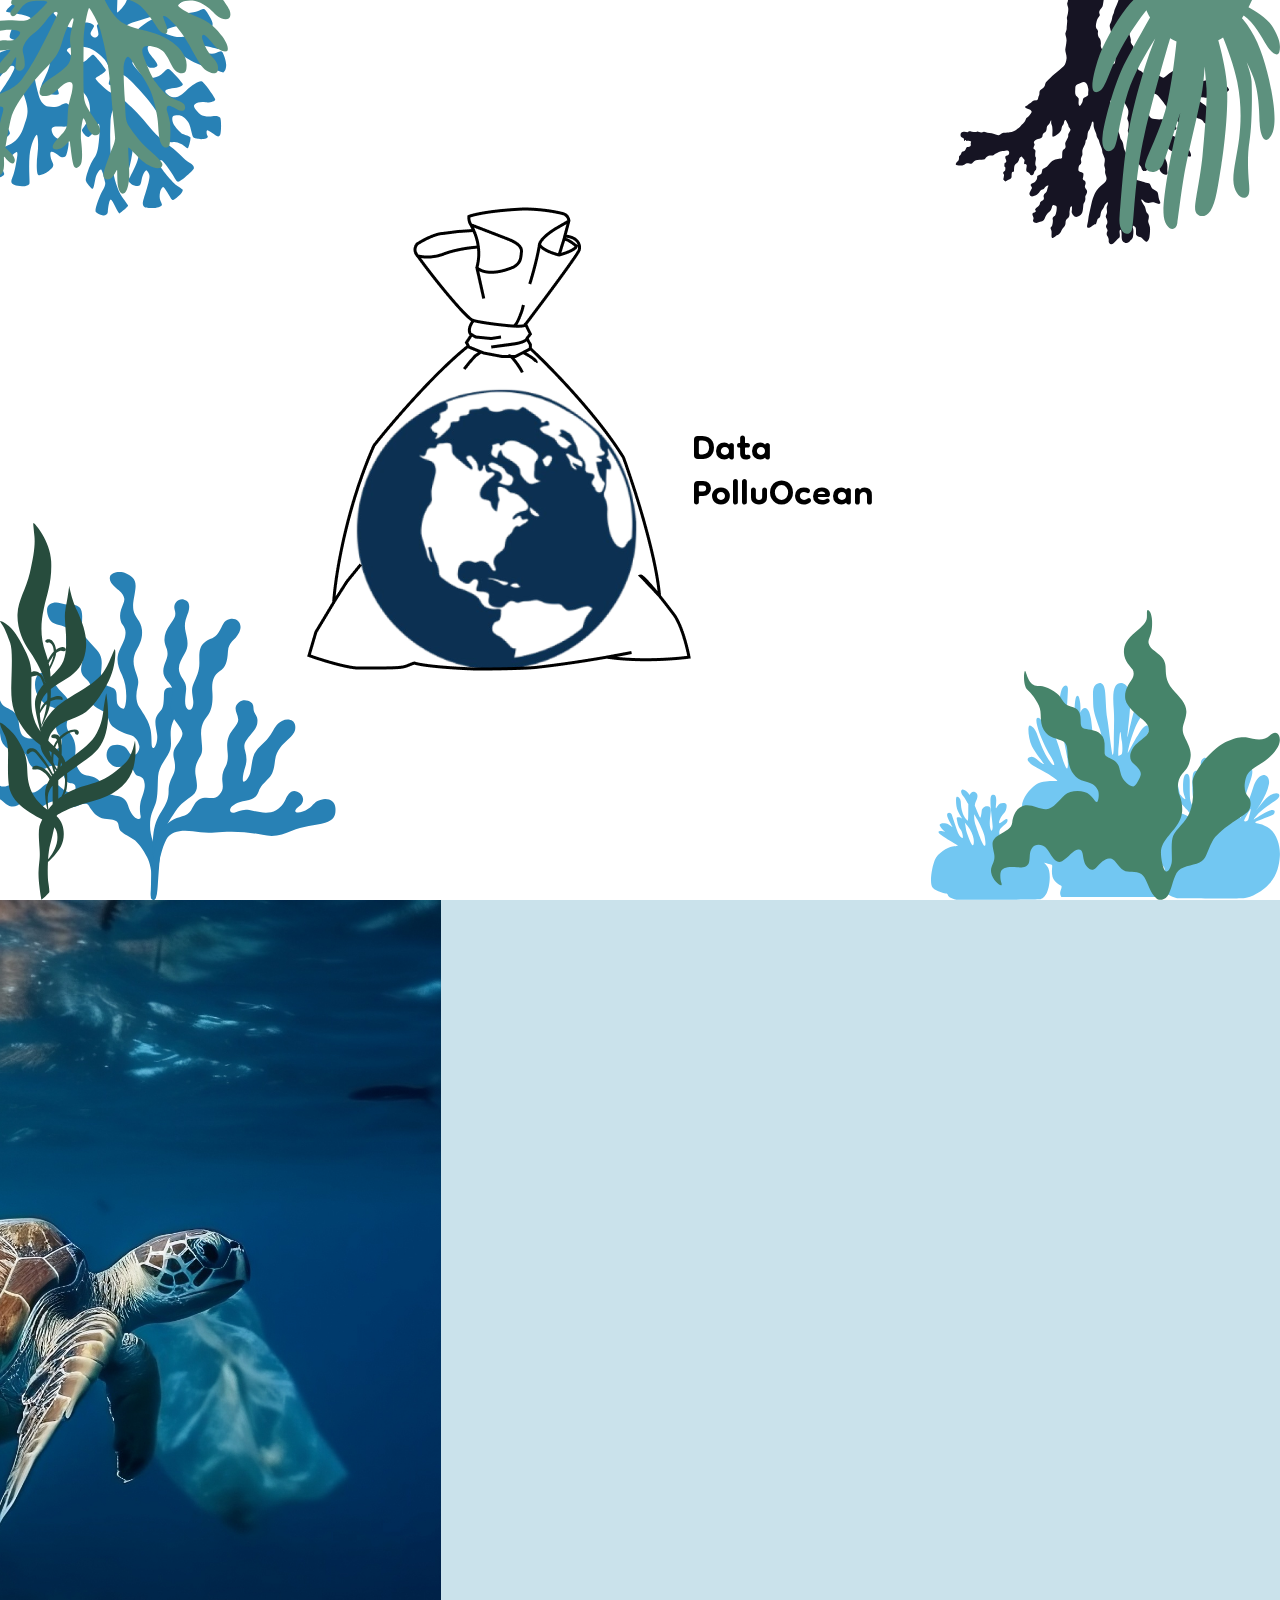
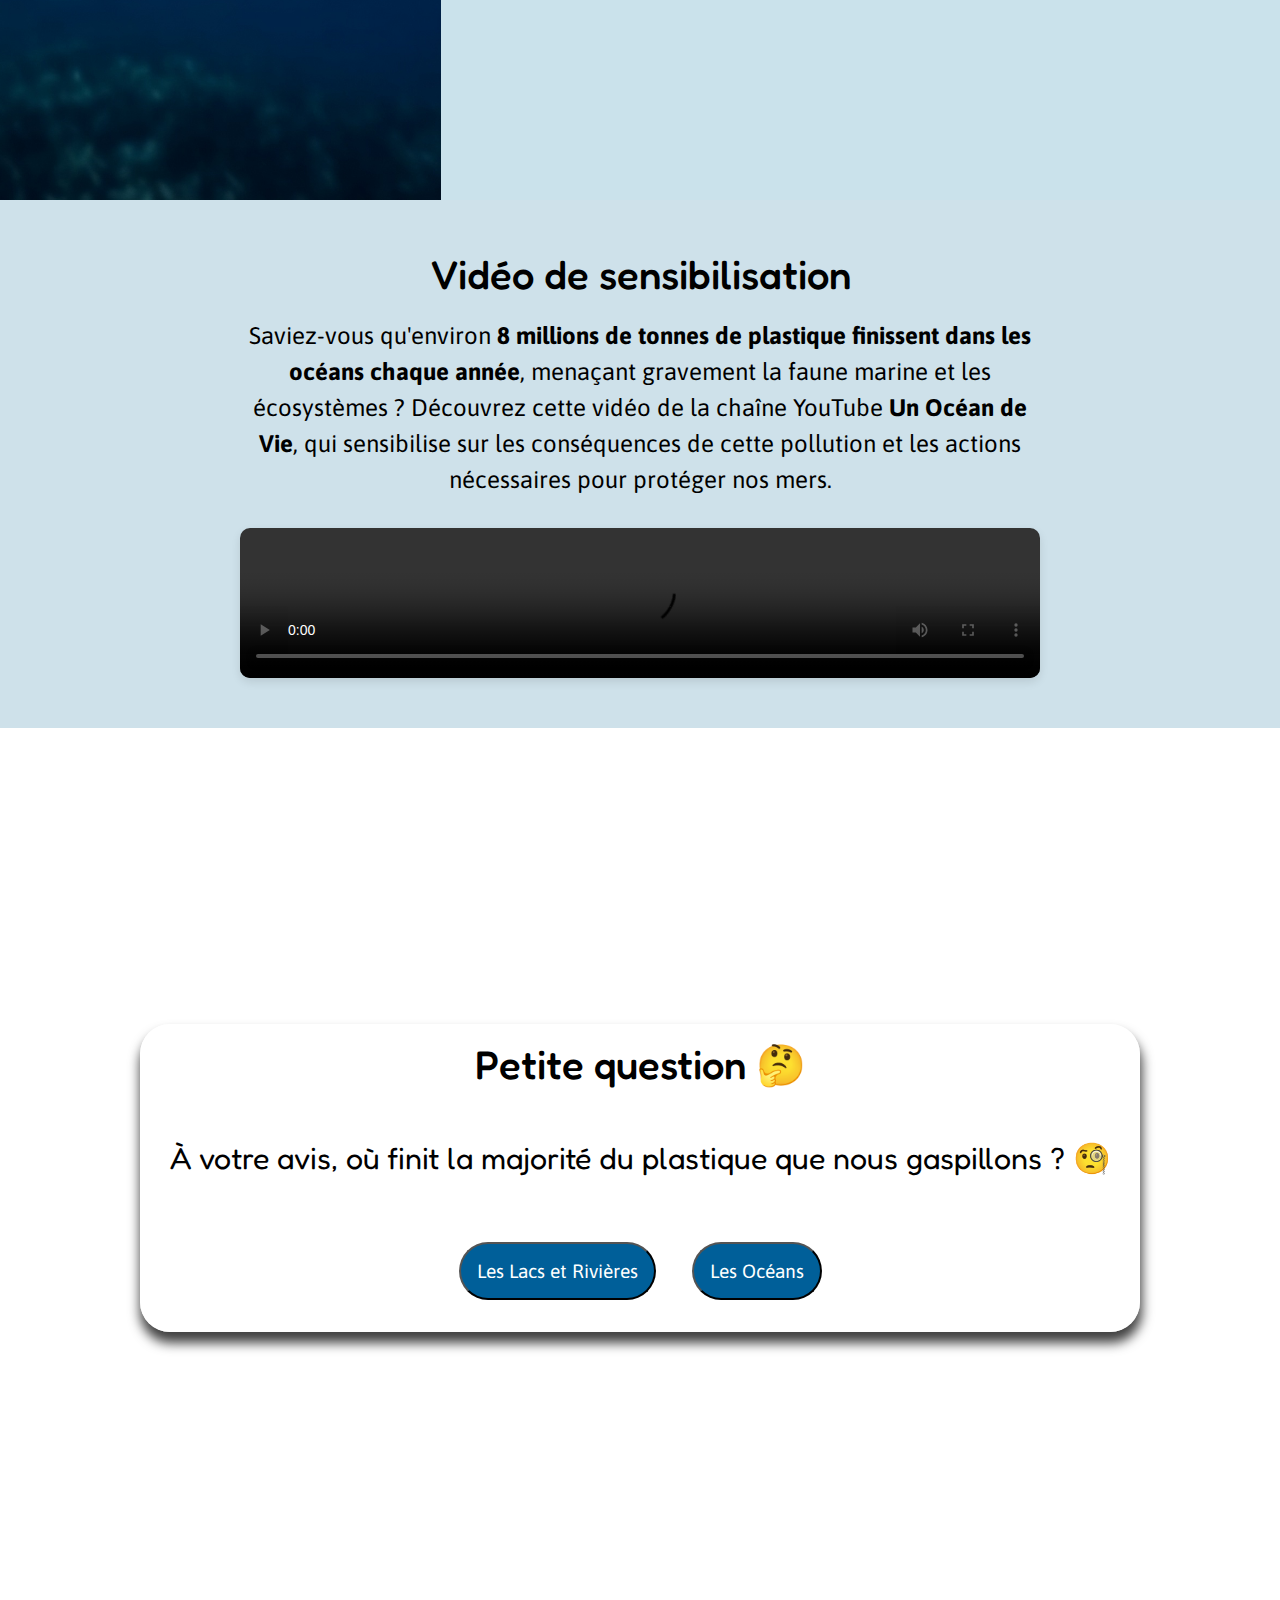
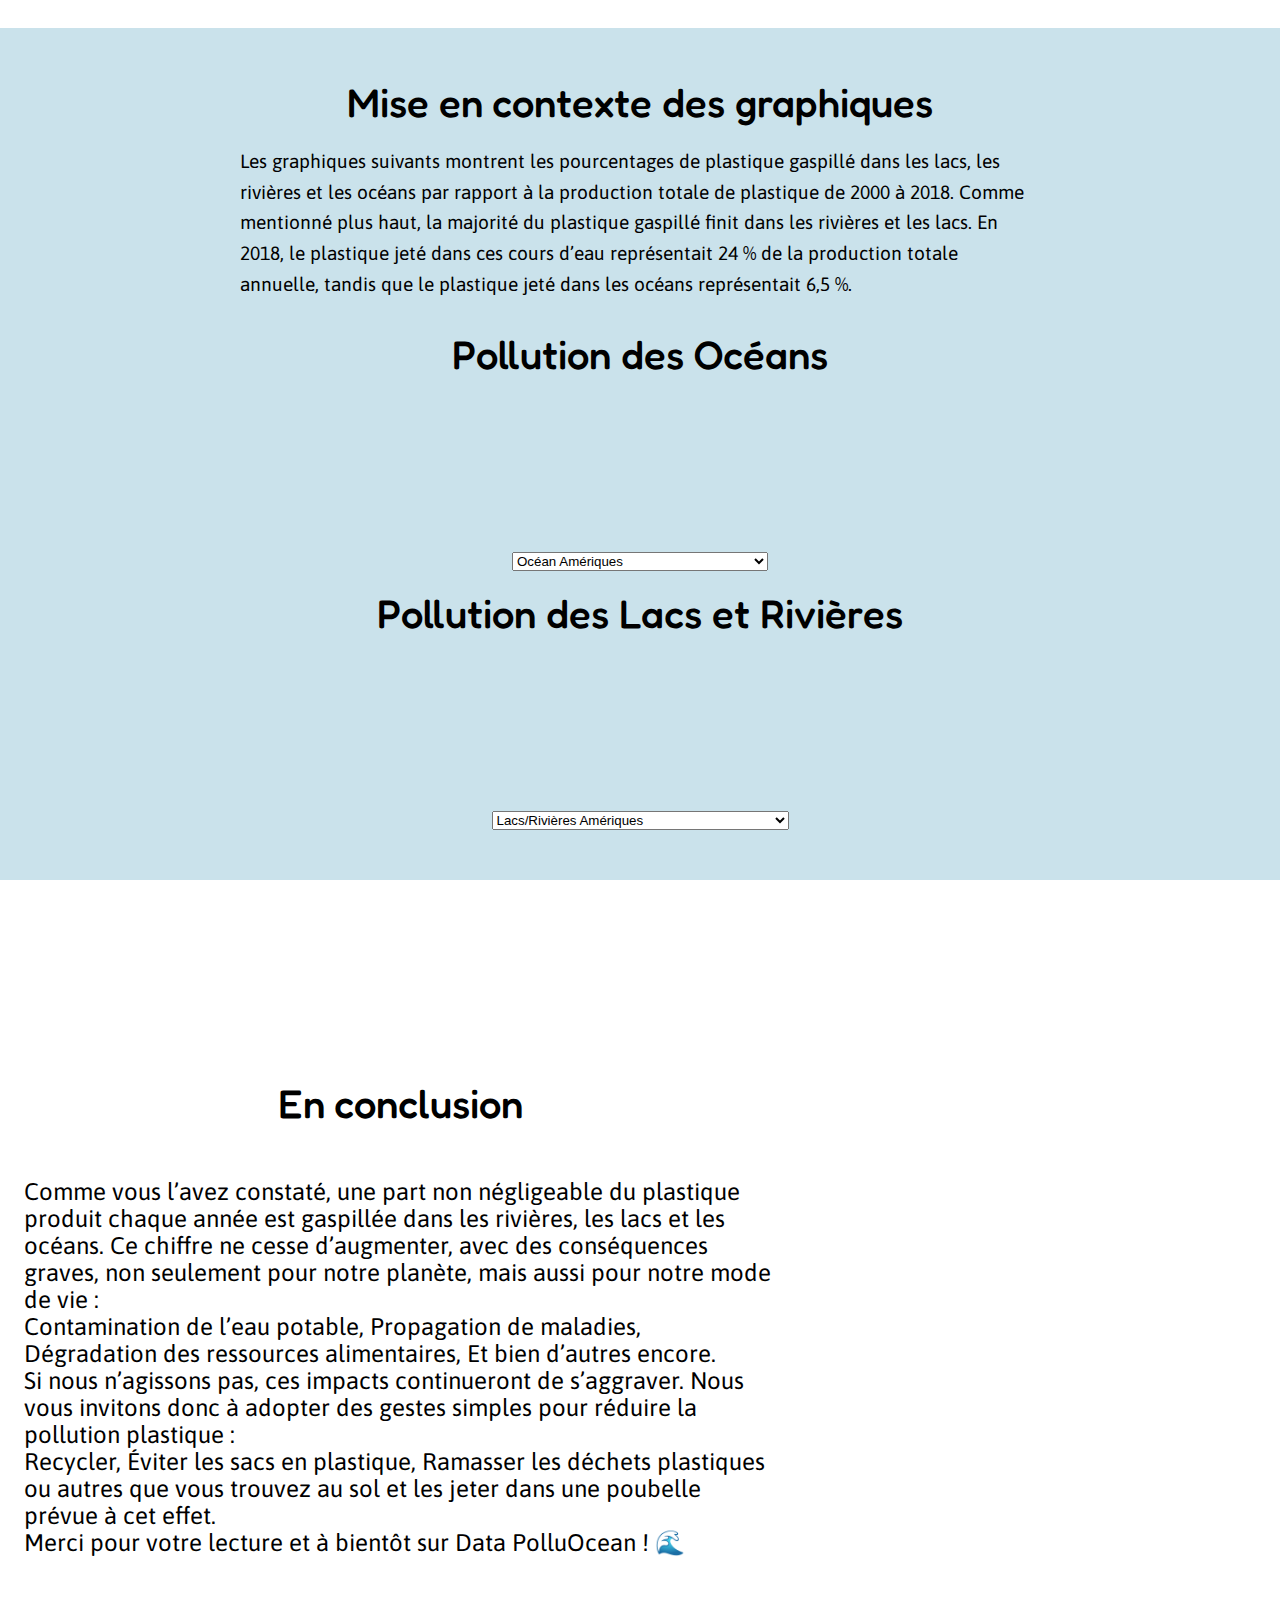
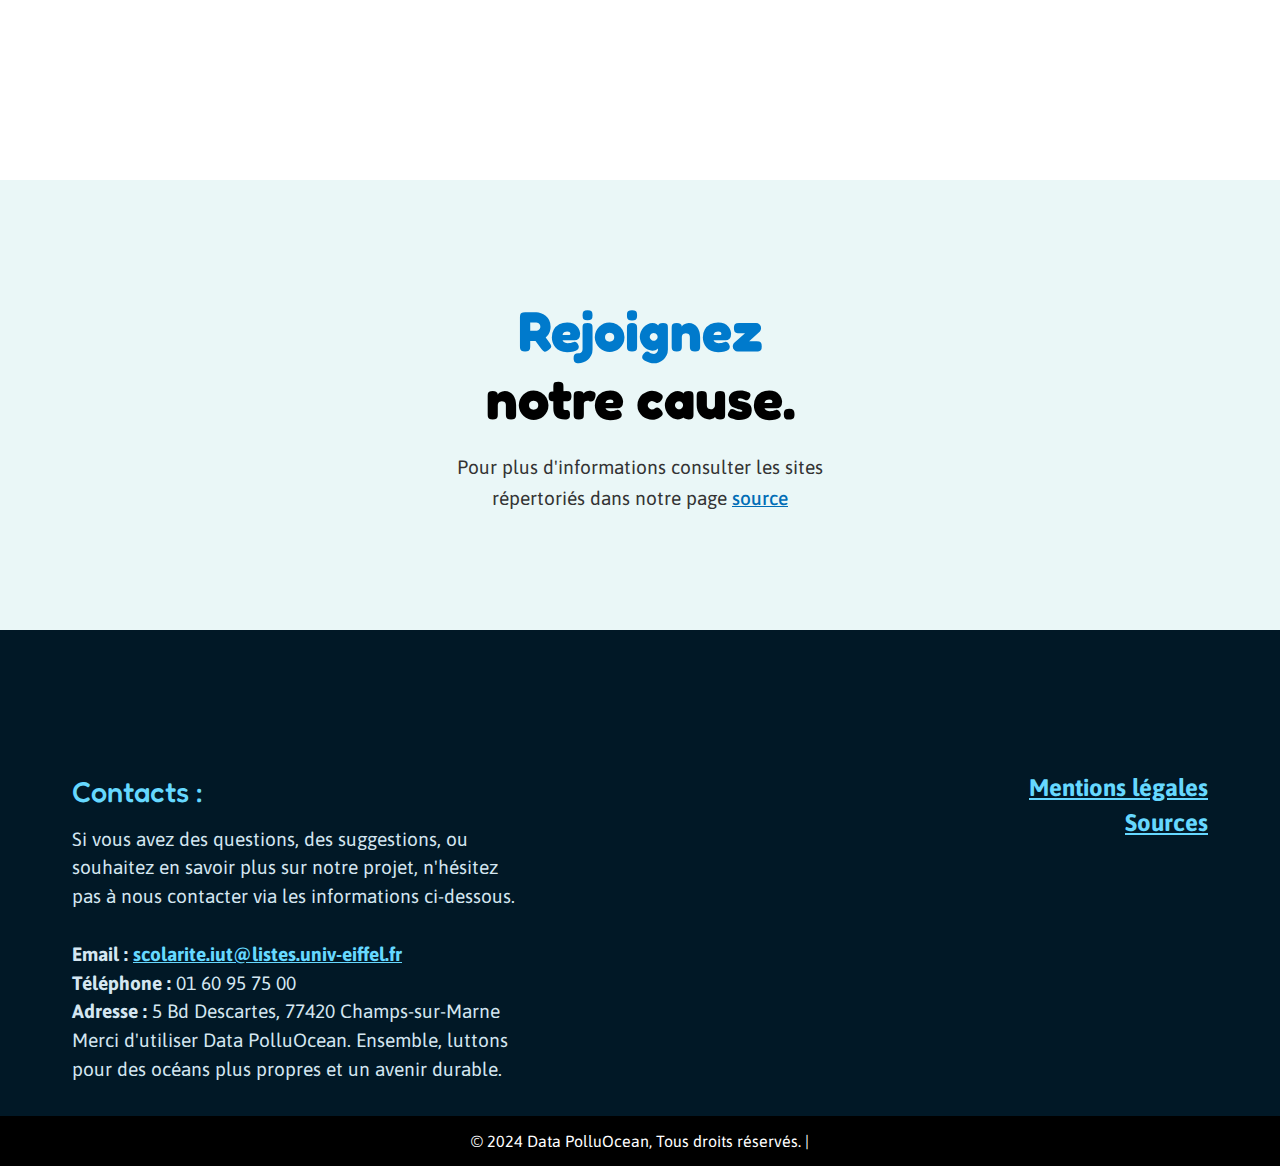
==== commit 4472ab92: "cheh" ====
--- a/index.html
+++ b/index.html
@@ -232,8 +232,7 @@
   <script src="./js/ratio.js"></script> 
   <script src="./js/script.js"></script>
   <script src="https://cdn.jsdelivr.net/npm/chart.js"></script>
-  <script src="https://unpkg.com/aos@2.3.1/dist/aos.js"></script>
-  <script>
+  <script src="https://unpkg.com/aos@2.3.1/dist/aos.js"></script><script>
    
   </script>
 </body>
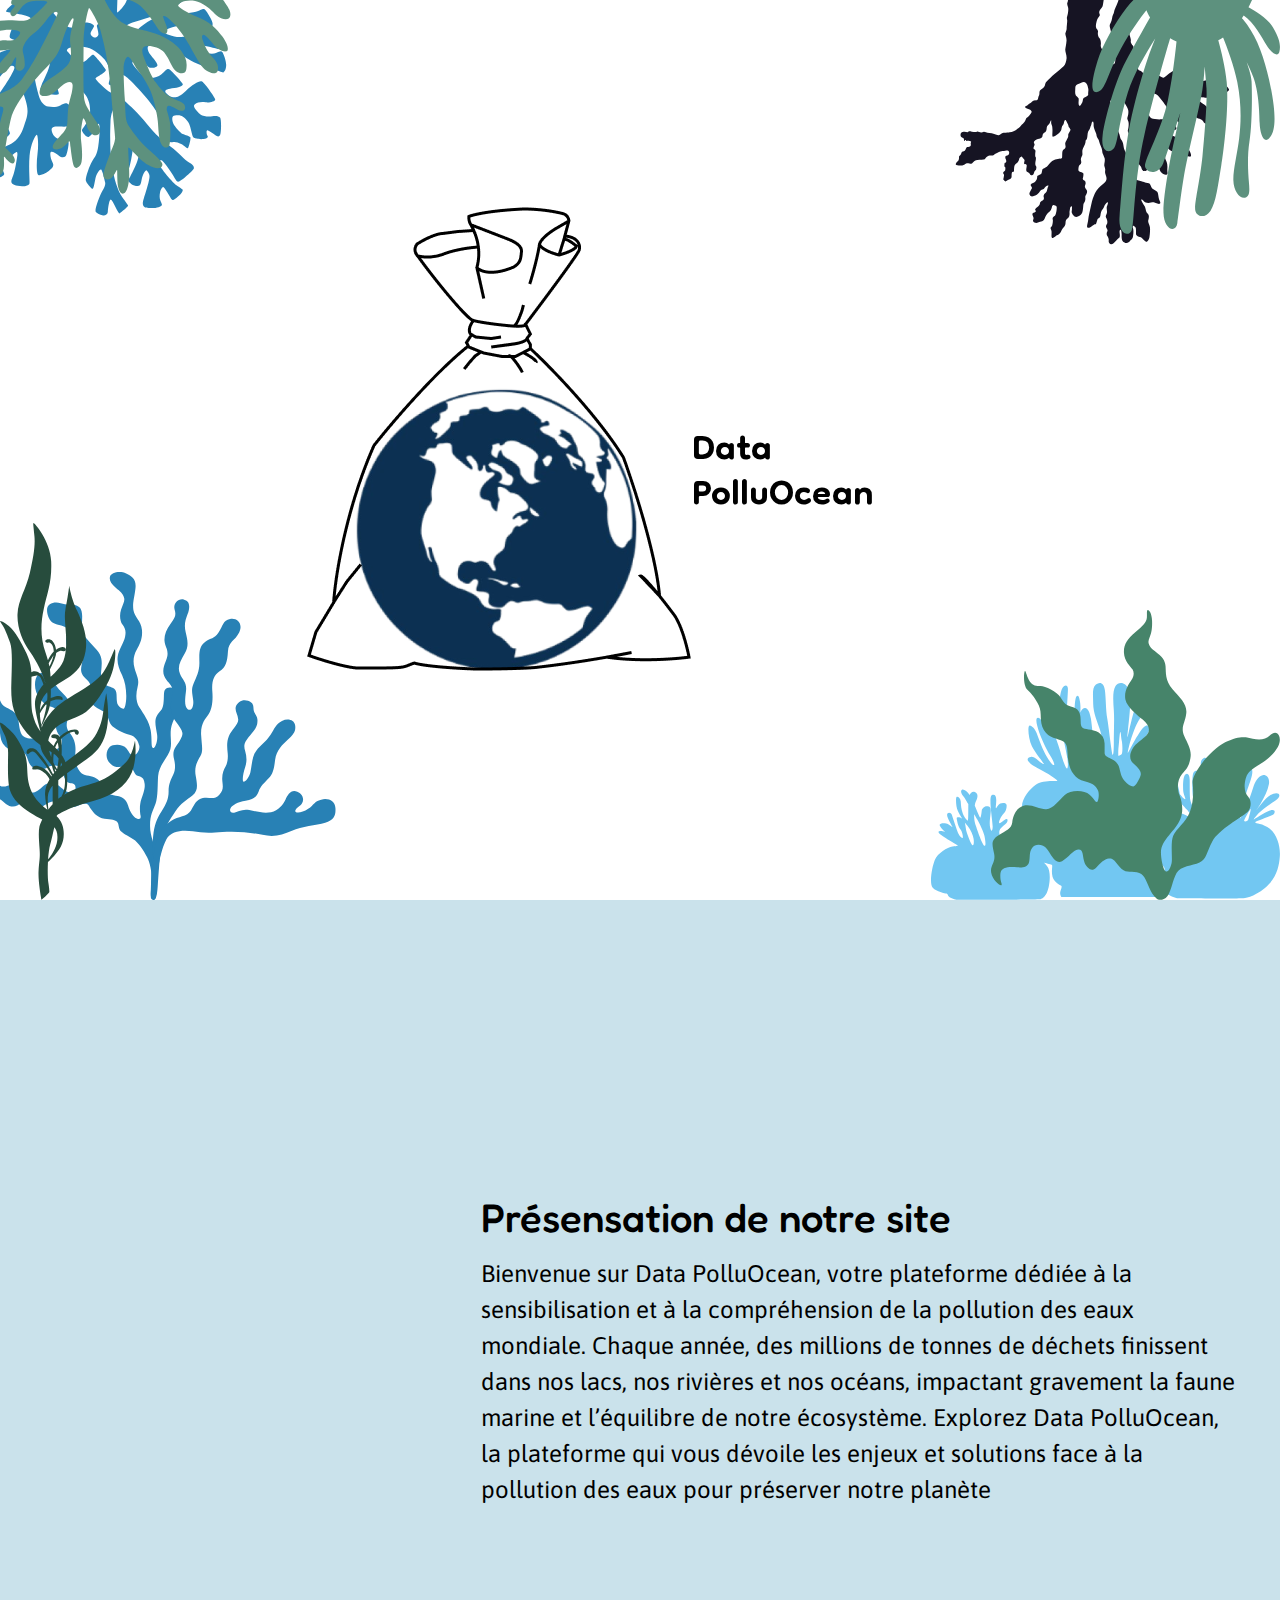
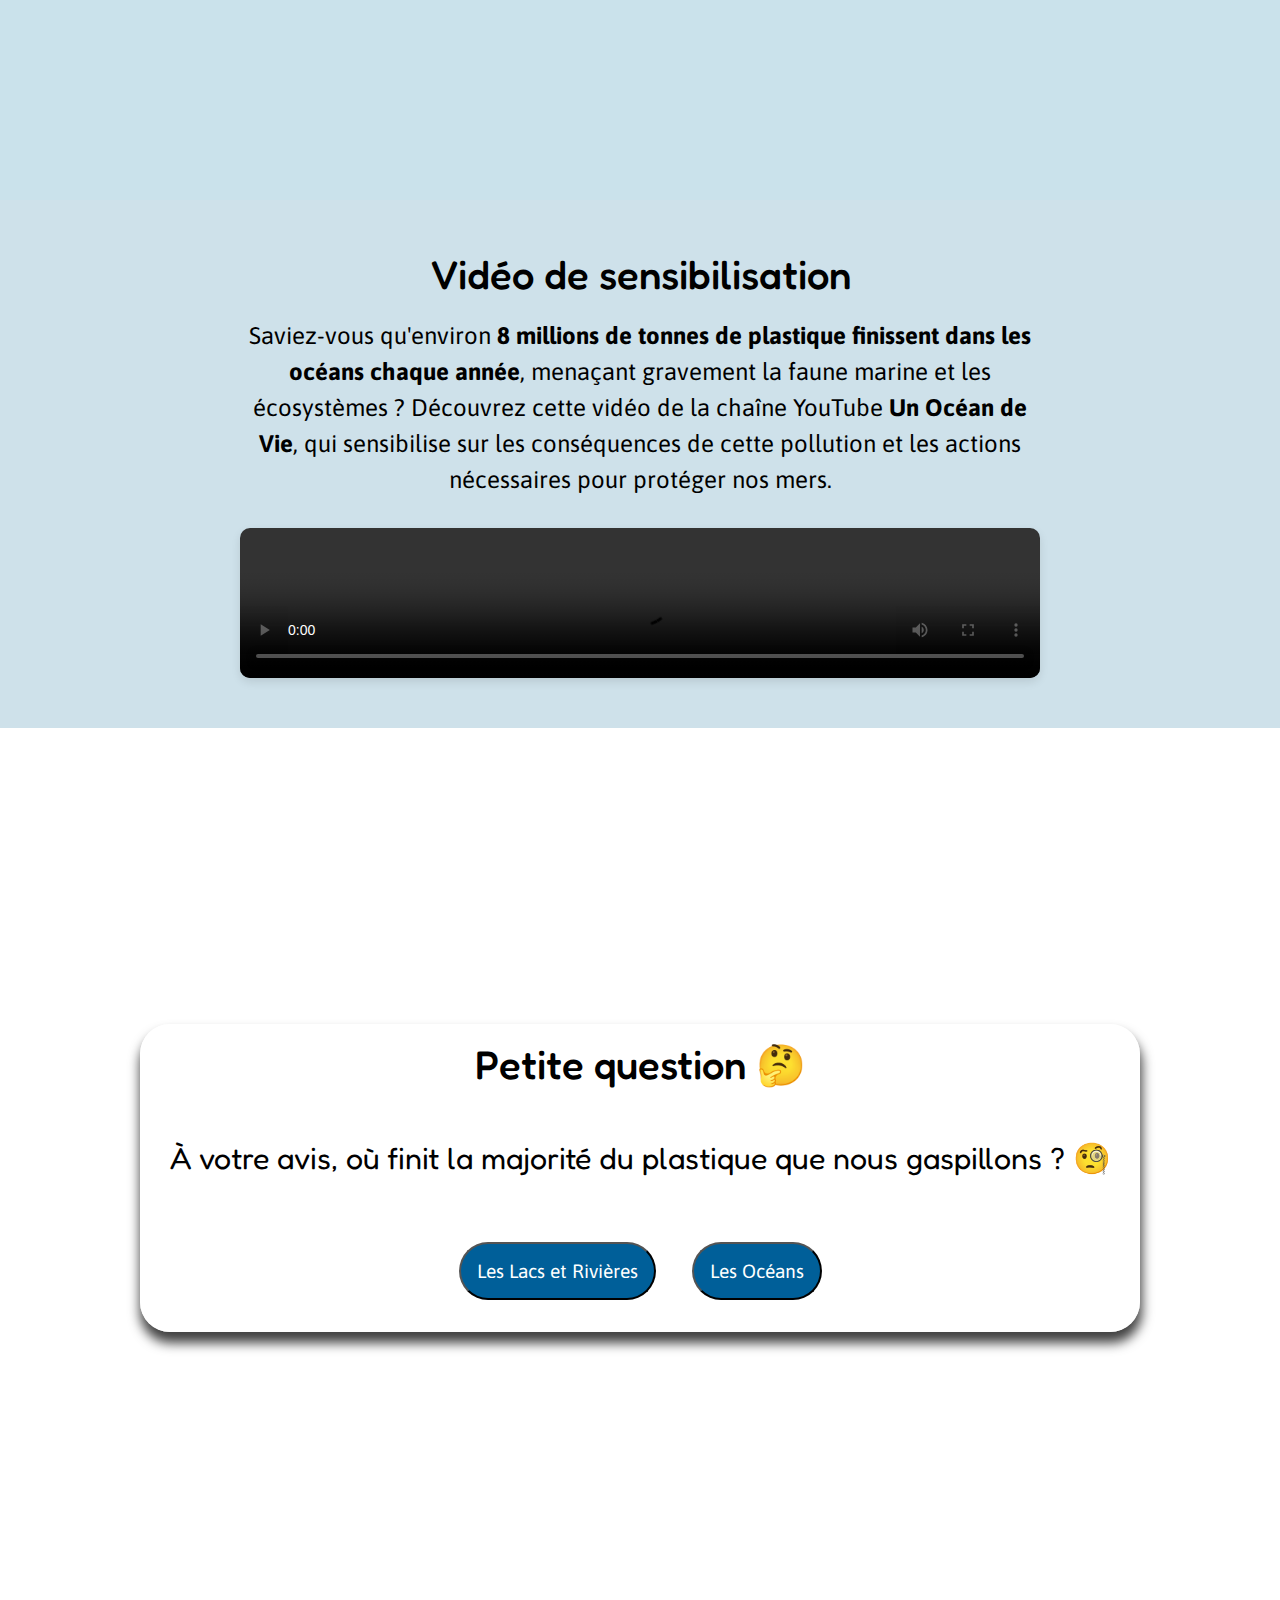
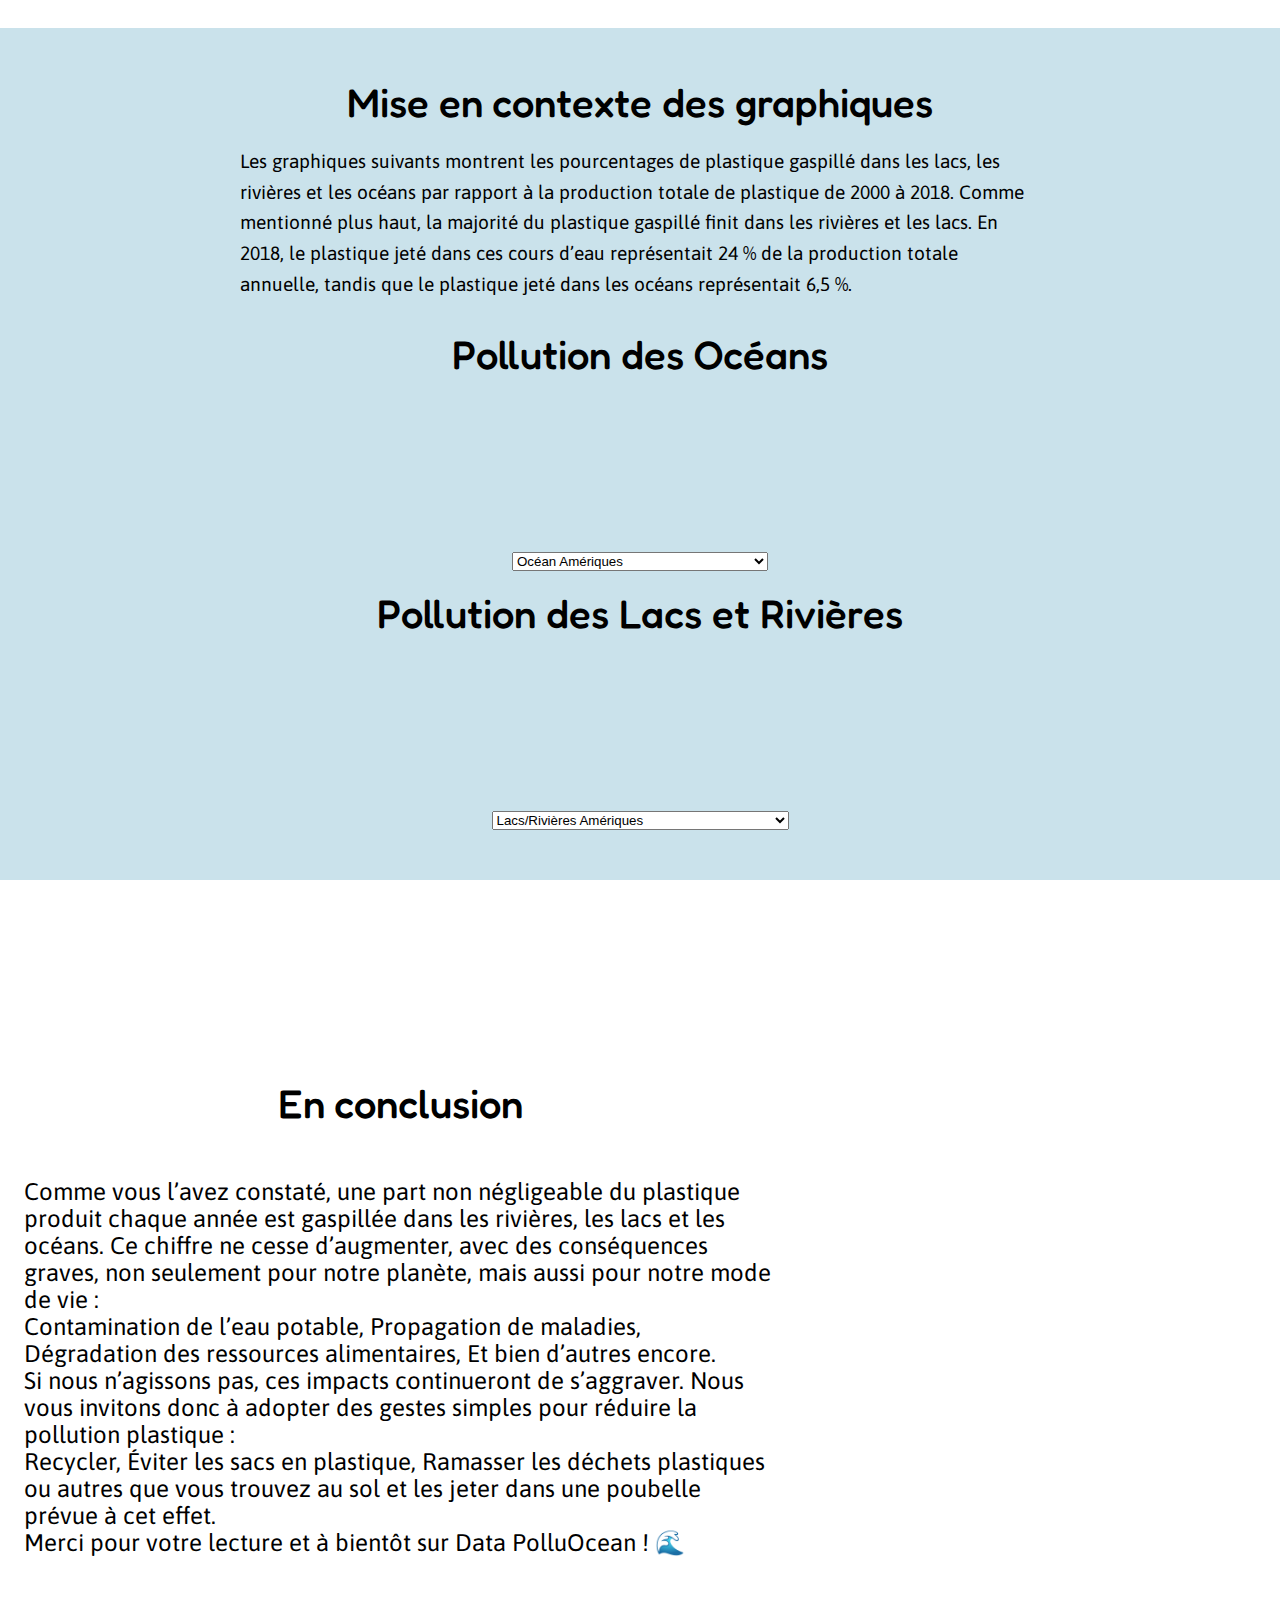
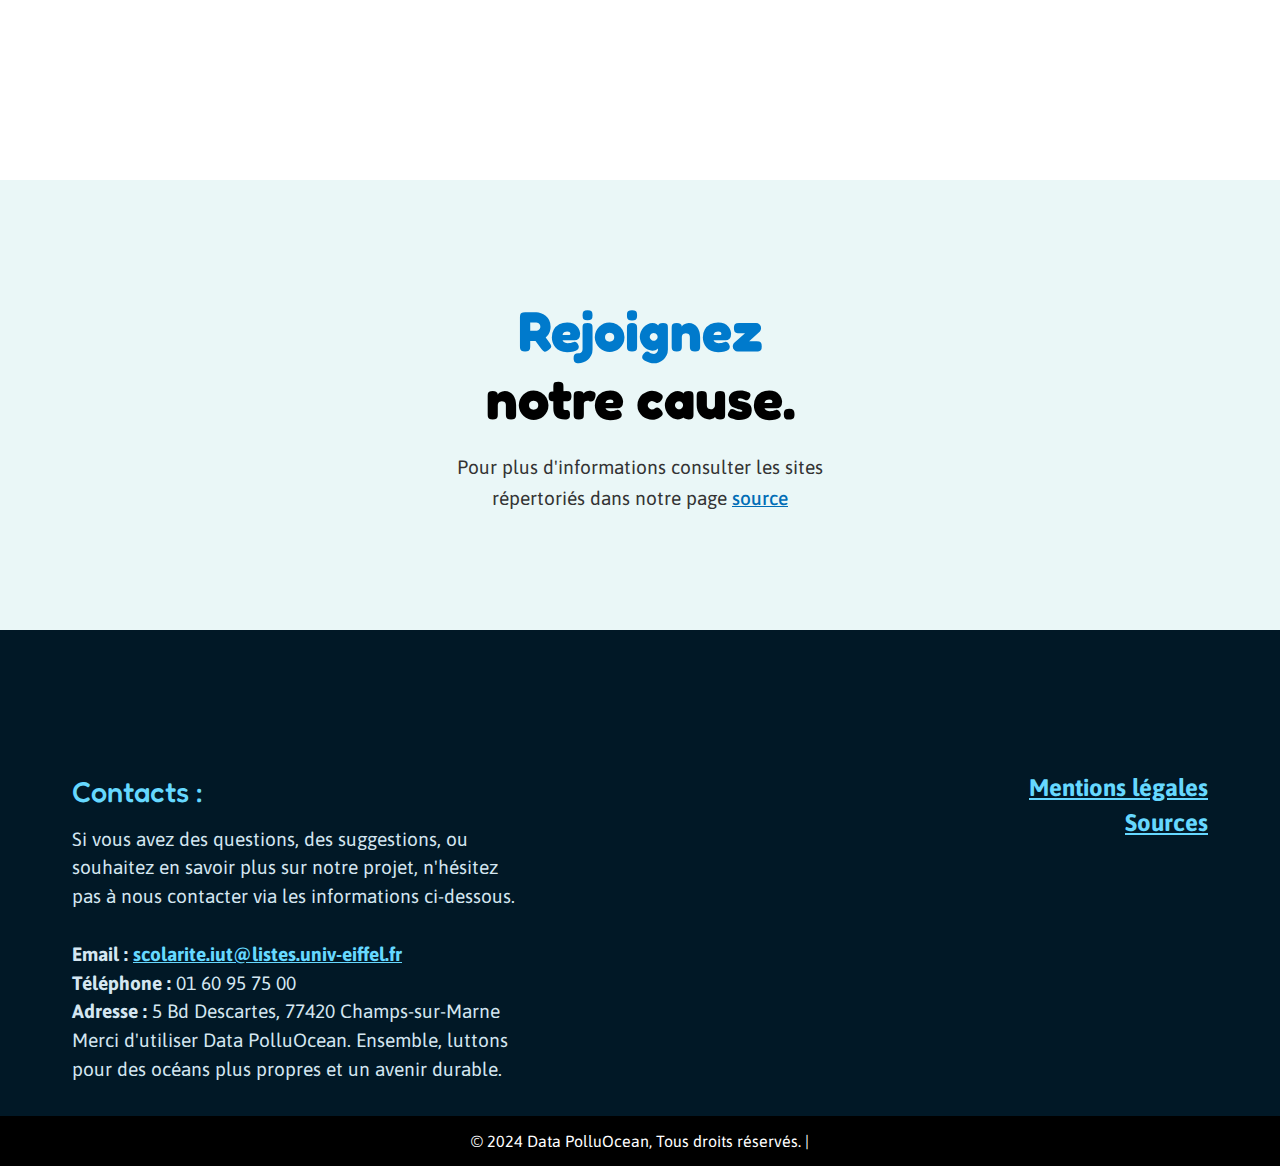
==== commit 4e93ea24: "cheh" ====
--- a/index.html
+++ b/index.html
@@ -15,7 +15,6 @@
   <link rel="preconnect" href="https://fonts.googleapis.com">
   <link rel="preconnect" href="https://fonts.gstatic.com" crossorigin>
   <link href="https://fonts.googleapis.com/css2?family=Asap:ital,wght@0,100..900;1,100..900&family=Dongle&family=Fredoka:wght@300..700&display=swap" rel="stylesheet">
-  <link href="https://unpkg.com/aos@2.3.1/dist/aos.css" rel="stylesheet">
   <link rel="stylesheet" href="https://cdnjs.cloudflare.com/ajax/libs/font-awesome/6.7.1/css/all.min.css"
     integrity="sha512-5Hs3dF2AEPkpNAR7UiOHba+lRSJNeM2ECkwxUIxC1Q/FLycGTbNapWXB4tP889k5T5Ju8fs4b1P5z/iB4nMfSQ=="
     crossorigin="anonymous" referrerpolicy="no-referrer" />
@@ -55,12 +54,11 @@
     <!-- Section Pollution Océanique -->
     <section class="intro" id="contenu">
       <div class="container-pollue-gauche">
-        <img src="./assets/img/tortue.jpg" alt="tortue dans l'océan">
 
       </div>
       <div class="container-pollue-droit">
-        <h2 data-aos="fade-up">Présensation de notre site</h2>
-        <p data-aos="fade-down">Bienvenue sur Data PolluOcean, votre plateforme dédiée à la sensibilisation et à la compréhension de la pollution des eaux mondiale. Chaque année, des millions de tonnes de déchets finissent dans nos lacs, nos rivières et nos océans, impactant gravement la faune marine et l’équilibre de notre écosystème. Explorez Data PolluOcean, la plateforme qui vous dévoile les enjeux et solutions face à la pollution des eaux pour préserver notre planète</p>
+        <h2>Présensation de notre site</h2>
+        <p>Bienvenue sur Data PolluOcean, votre plateforme dédiée à la sensibilisation et à la compréhension de la pollution des eaux mondiale. Chaque année, des millions de tonnes de déchets finissent dans nos lacs, nos rivières et nos océans, impactant gravement la faune marine et l’équilibre de notre écosystème. Explorez Data PolluOcean, la plateforme qui vous dévoile les enjeux et solutions face à la pollution des eaux pour préserver notre planète</p>
       </div>
     </section>
 
@@ -232,9 +230,6 @@
   <script src="./js/ratio.js"></script> 
   <script src="./js/script.js"></script>
   <script src="https://cdn.jsdelivr.net/npm/chart.js"></script>
-  <script src="https://unpkg.com/aos@2.3.1/dist/aos.js"></script><script>
-   
-  </script>
 </body>
 
 </html>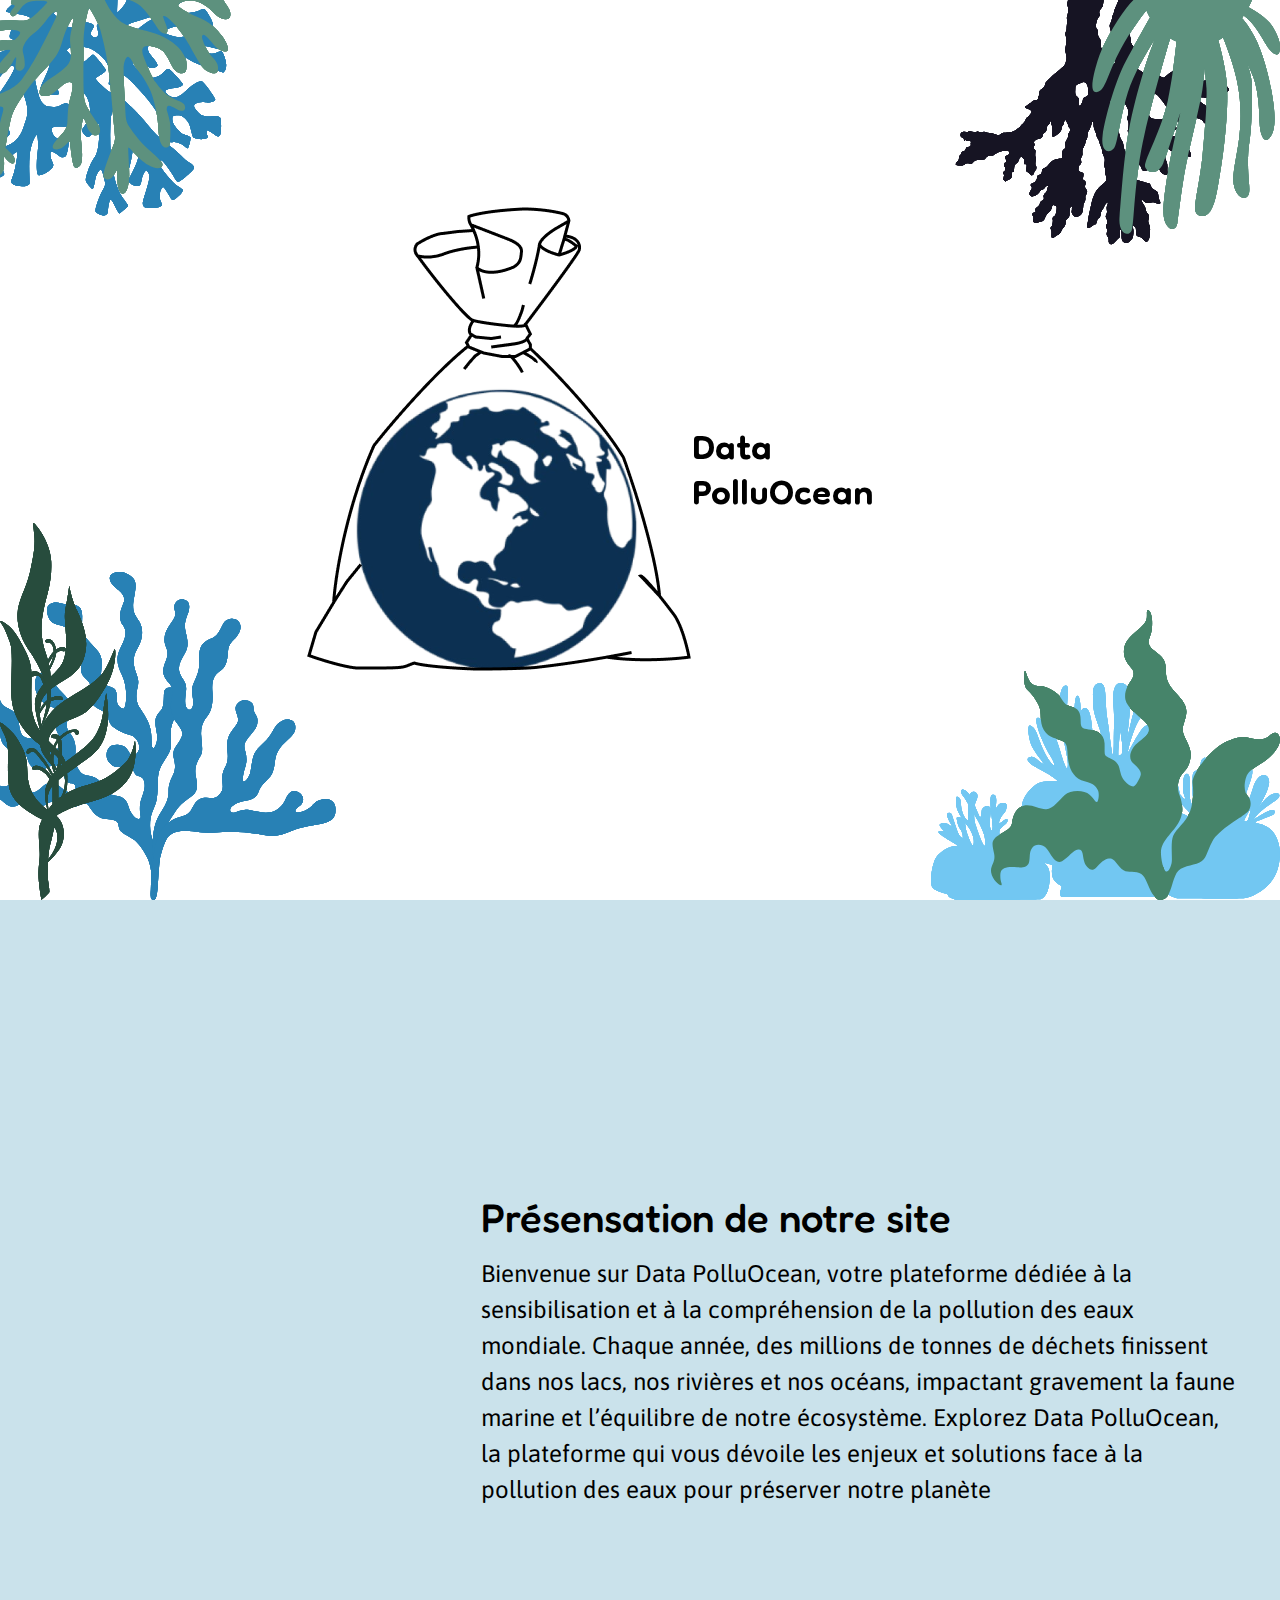
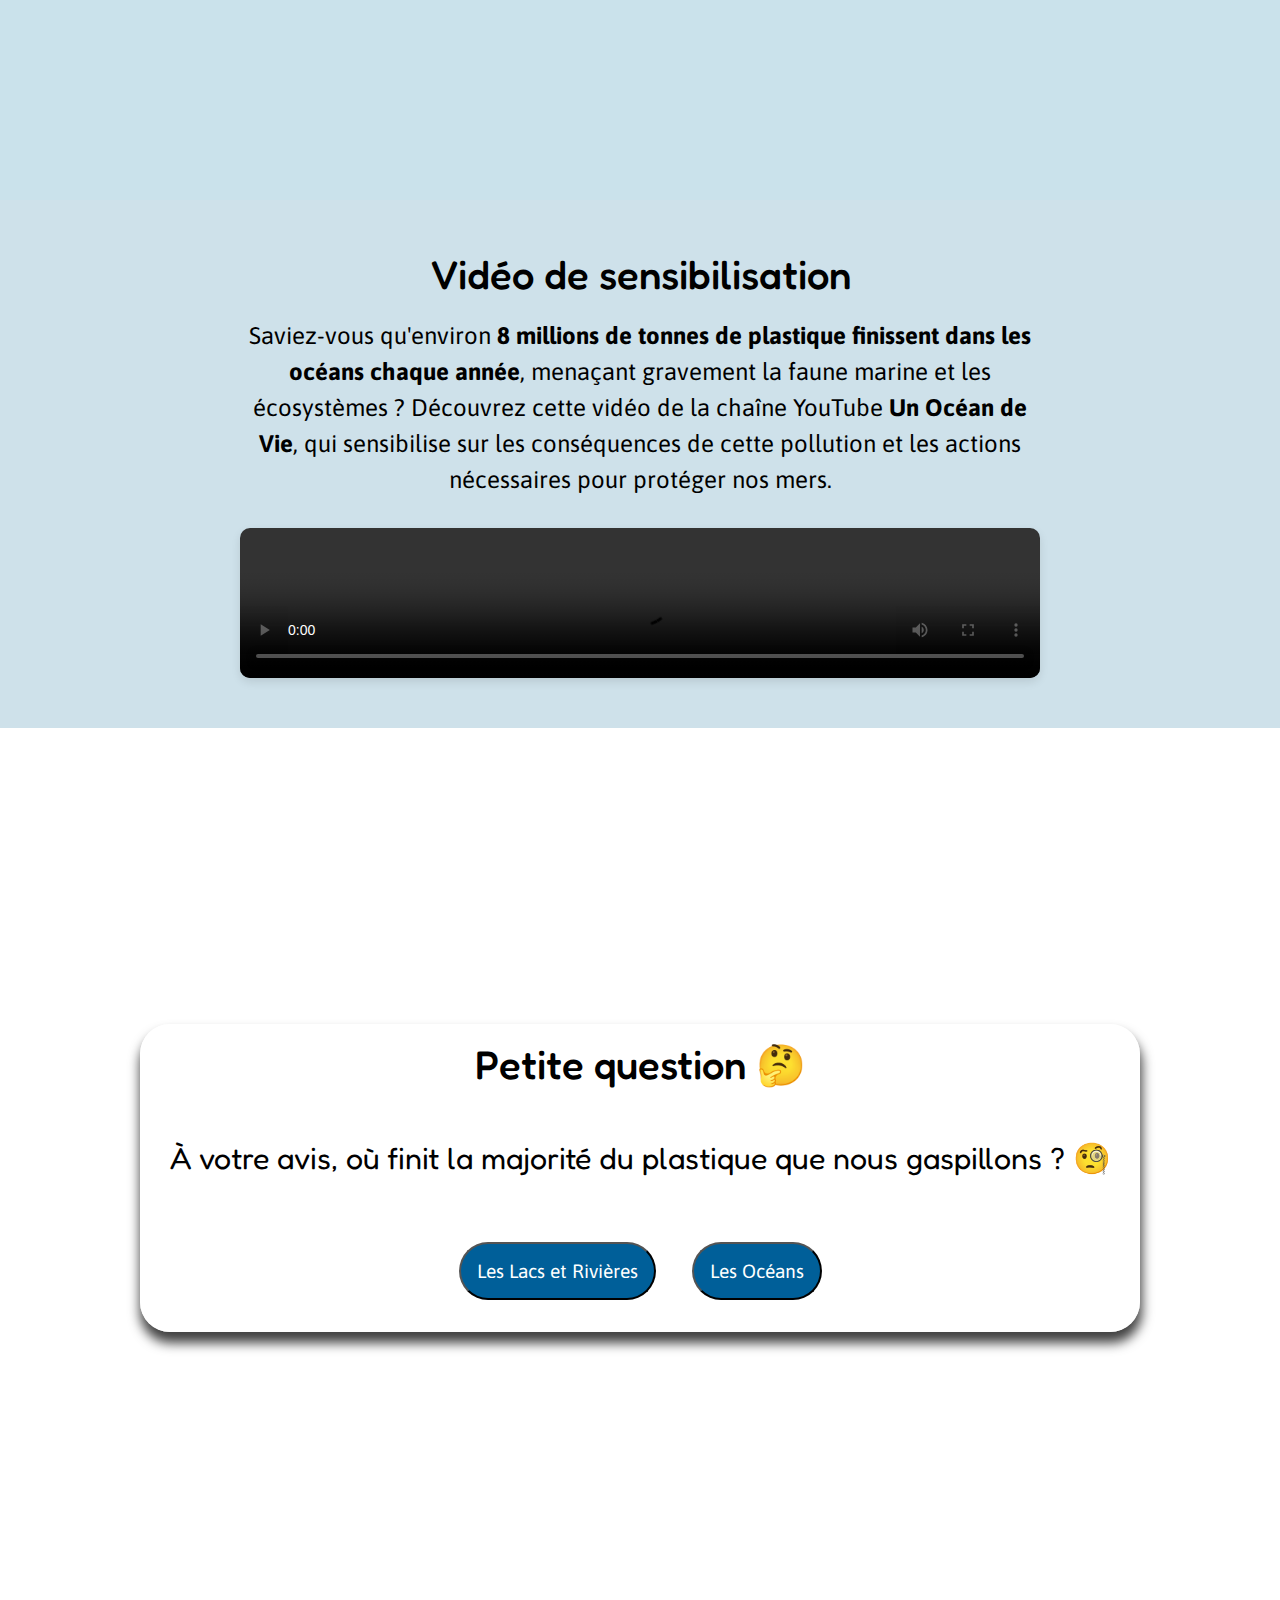
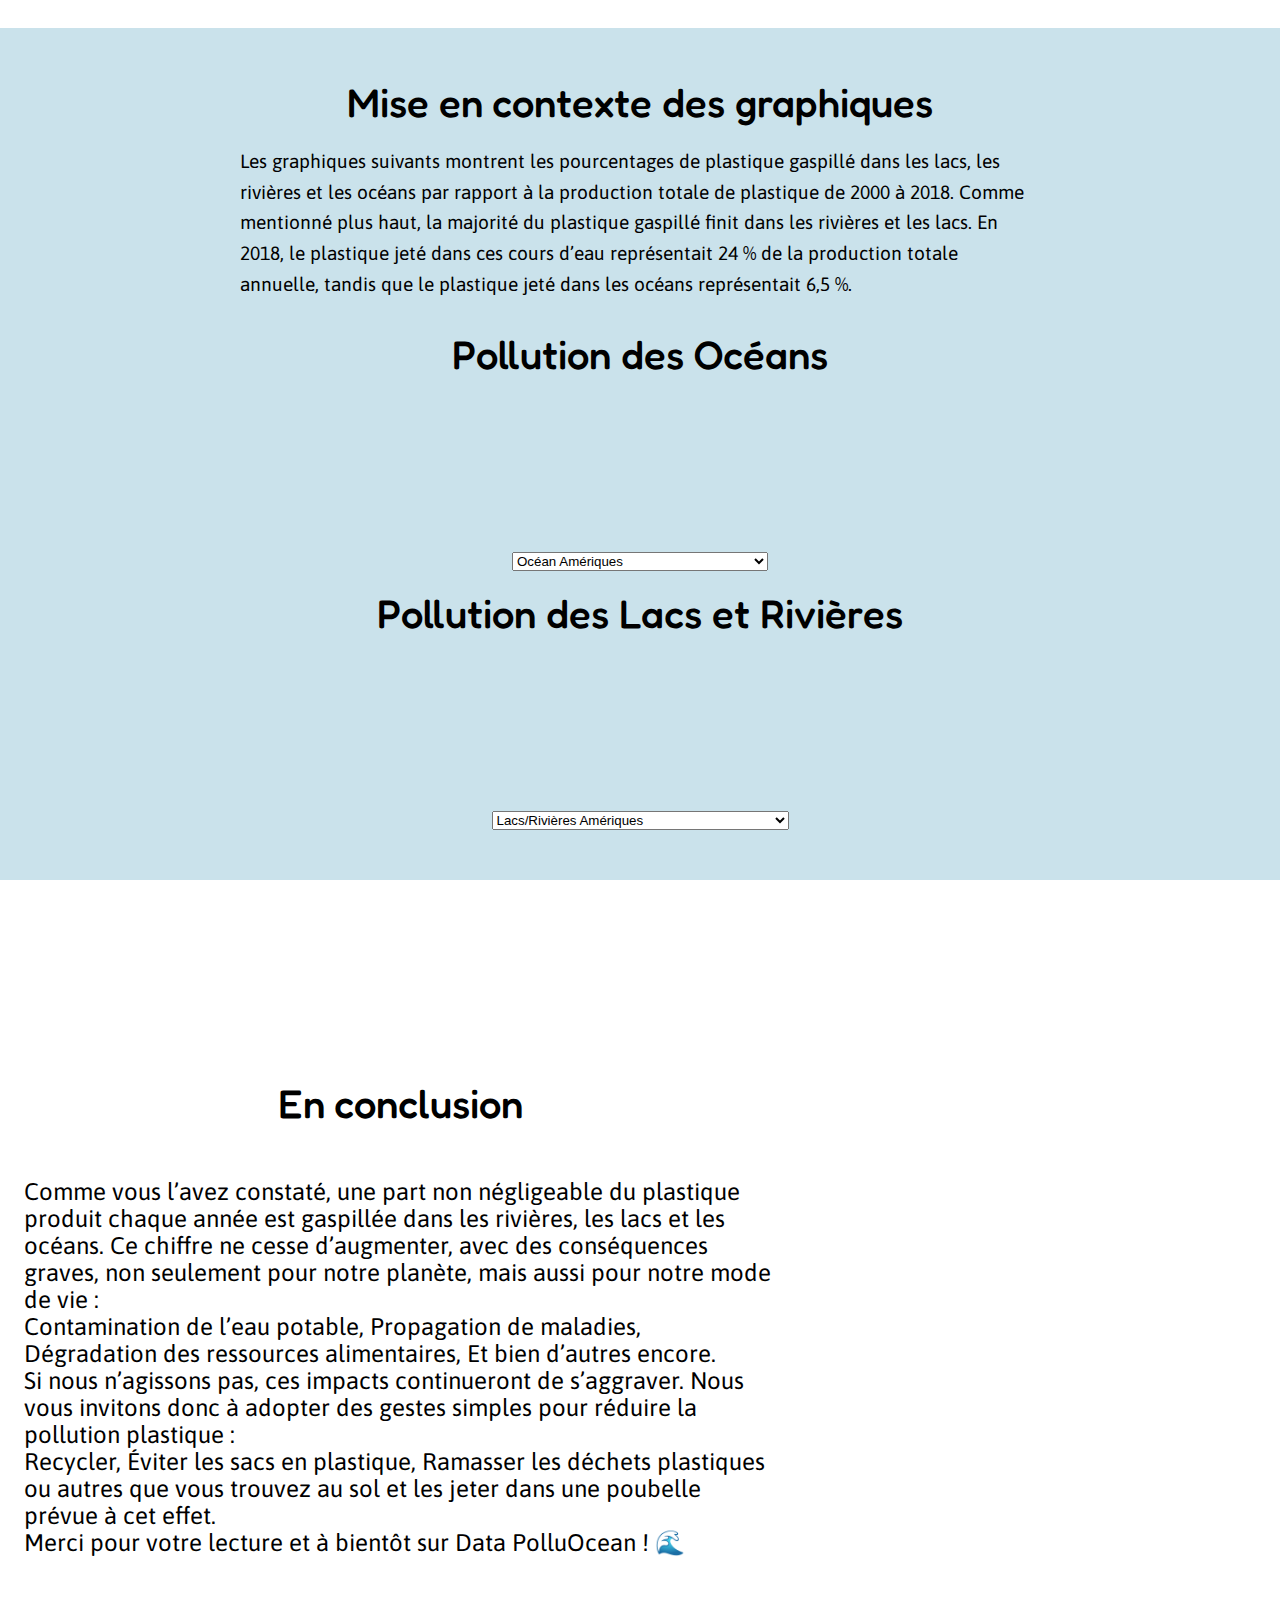
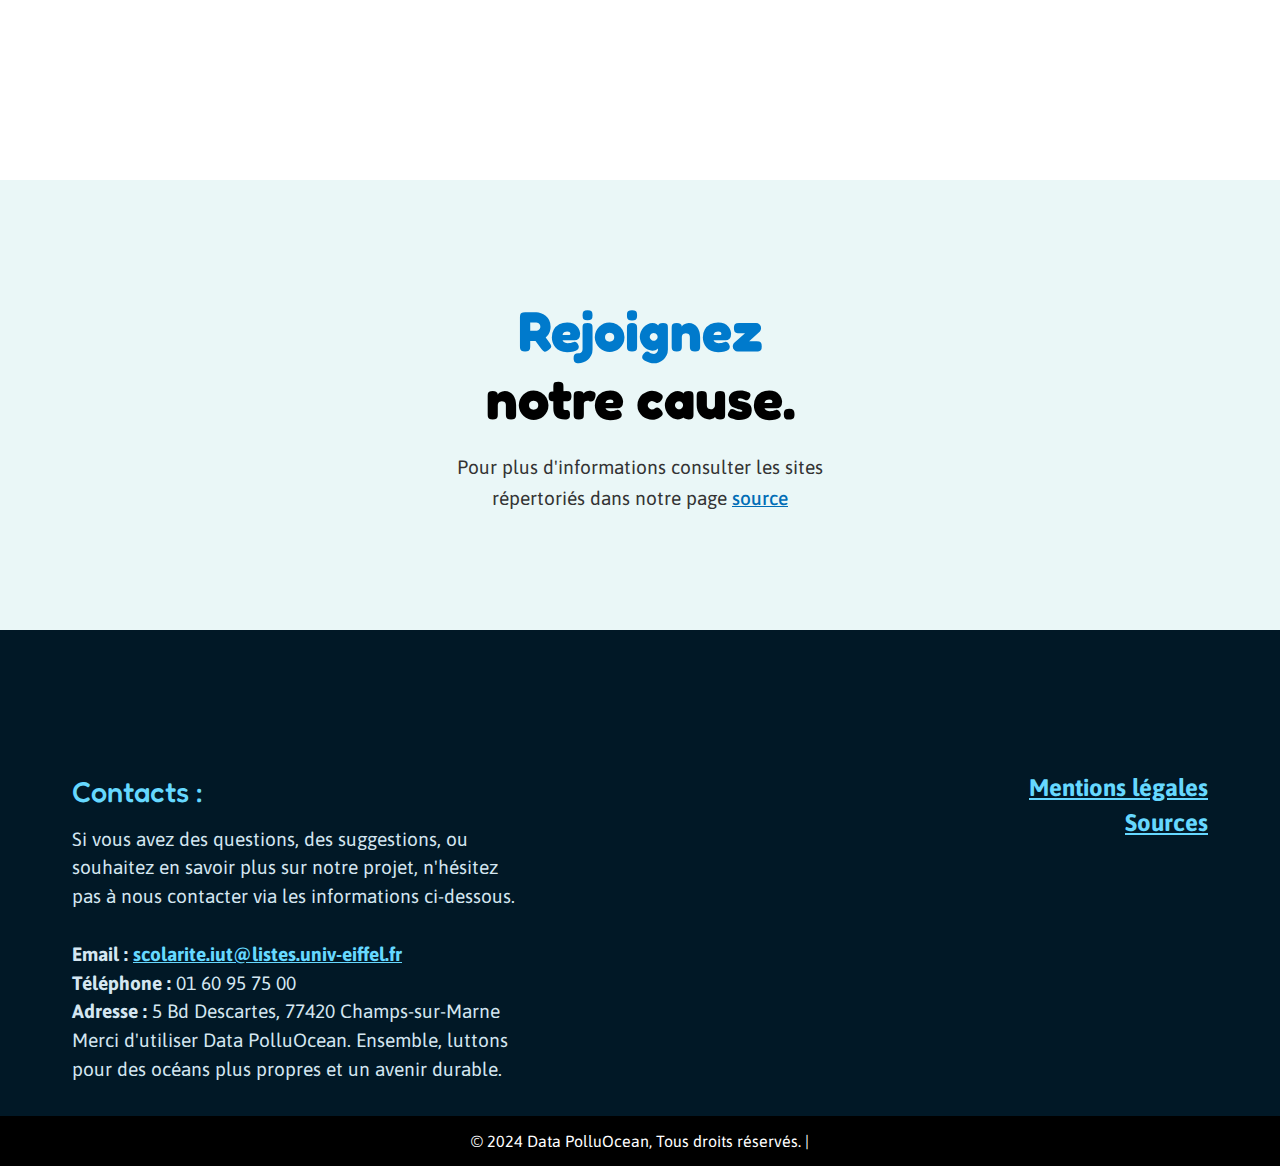
==== commit b7788974: "favicon" ====
--- a/index.html
+++ b/index.html
@@ -14,6 +14,7 @@
   <link href="https://fonts.googleapis.com/css2?family=Asap:ital,wght@0,100..900;1,100..900&family=Fredoka:wght@300..700&display=swap" rel="stylesheet">
   <link rel="preconnect" href="https://fonts.googleapis.com">
   <link rel="preconnect" href="https://fonts.gstatic.com" crossorigin>
+  <link rel="icon" type="image/png" href="/assets/img/Logo.png"/>
   <link href="https://fonts.googleapis.com/css2?family=Asap:ital,wght@0,100..900;1,100..900&family=Dongle&family=Fredoka:wght@300..700&display=swap" rel="stylesheet">
   <link rel="stylesheet" href="https://cdnjs.cloudflare.com/ajax/libs/font-awesome/6.7.1/css/all.min.css"
     integrity="sha512-5Hs3dF2AEPkpNAR7UiOHba+lRSJNeM2ECkwxUIxC1Q/FLycGTbNapWXB4tP889k5T5Ju8fs4b1P5z/iB4nMfSQ=="
@@ -53,6 +54,26 @@
   <main>
     <!-- Section Pollution Océanique -->
     <section class="intro" id="contenu">
+      <div class="background-elements">
+        <!-- <div class="algues-algues-top-left corner"> -->
+          <img src="./assets/img/Algue-bleu-top-left.svg" alt="" class="algues-top-left corner">
+          <img src="./assets/img/Algue-vert-top-left.svg" alt="" class="algues-top-left corner">
+        <!-- </div> -->
+        <!-- <div class="algues-top-right corner"> -->
+          <img src="./assets/img/Algue-bleu-top-right.svg" alt="" class="algues-top-right corner solo-top-right">
+          <img src="./assets/img/Algue-verte-top-right.svg" alt="" class="algues-top-right corner">
+        <!-- </div> -->
+        <!-- <div class="algues-bottom-left corner"> -->
+          <img src="./assets/img/Algue-vert-bottom-left.svg" alt="" class="algues-bottom-left corner">
+          <img src="./assets/img/Algue-bleu-bottom-left-lefty.svg" alt="" class="algues-bottom-left corner" id="solo-bottom-left-lefty">
+          <img src="./assets/img/Algue-bleu-bottom-left-mid.svg" alt="" class="algues-bottom-left corner solo-bottom-left-mid" id="solo-bottom-left-mid">
+          <img src="./assets/img/Algue-bleu-bottom-left-righty.svg" alt="" class="algues-bottom-left corner solo-bottom-left-righty" id="solo-bottom-left-righty">
+        <!-- </div> -->
+        <!-- <div class="algues-bottom-right corner"> -->
+          <img src="./assets/img/Algue-bleu-bottom-right.svg" alt="" class="algues-bottom-right corner">
+          <img src="./assets/img/Algue-verte-bottom-right.svg" alt="" class="algues-bottom-right corner">
+        <!-- </div> -->
+      </div>
       <div class="container-pollue-gauche">
 
       </div>
@@ -63,6 +84,26 @@
     </section>
 
     <section class="video">
+      <div class="background-elements">
+        <!-- <div class="algues-algues-top-left corner"> -->
+          <img src="./assets/img/Algue-bleu-top-left.svg" alt="" class="algues-top-left corner">
+          <img src="./assets/img/Algue-vert-top-left.svg" alt="" class="algues-top-left corner">
+        <!-- </div> -->
+        <!-- <div class="algues-top-right corner"> -->
+          <img src="./assets/img/Algue-bleu-top-right.svg" alt="" class="algues-top-right corner solo-top-right">
+          <img src="./assets/img/Algue-verte-top-right.svg" alt="" class="algues-top-right corner">
+        <!-- </div> -->
+        <!-- <div class="algues-bottom-left corner"> -->
+          <img src="./assets/img/Algue-vert-bottom-left.svg" alt="" class="algues-bottom-left corner">
+          <img src="./assets/img/Algue-bleu-bottom-left-lefty.svg" alt="" class="algues-bottom-left corner" id="solo-bottom-left-lefty">
+          <img src="./assets/img/Algue-bleu-bottom-left-mid.svg" alt="" class="algues-bottom-left corner solo-bottom-left-mid" id="solo-bottom-left-mid">
+          <img src="./assets/img/Algue-bleu-bottom-left-righty.svg" alt="" class="algues-bottom-left corner solo-bottom-left-righty" id="solo-bottom-left-righty">
+        <!-- </div> -->
+        <!-- <div class="algues-bottom-right corner"> -->
+          <img src="./assets/img/Algue-bleu-bottom-right.svg" alt="" class="algues-bottom-right corner">
+          <img src="./assets/img/Algue-verte-bottom-right.svg" alt="" class="algues-bottom-right corner">
+        <!-- </div> -->
+      </div>
       <div class="video-container">
         <h2>Vidéo de sensibilisation</h2>
         <!-- TODO ajouter les svgs -->
@@ -148,6 +189,26 @@
     </section>
 
     <section class="conclusion">
+      <div class="background-elements">
+        <!-- <div class="algues-algues-top-left corner"> -->
+          <img src="./assets/img/Algue-bleu-top-left.svg" alt="" class="algues-top-left corner">
+          <img src="./assets/img/Algue-vert-top-left.svg" alt="" class="algues-top-left corner">
+        <!-- </div> -->
+        <!-- <div class="algues-top-right corner"> -->
+          <img src="./assets/img/Algue-bleu-top-right.svg" alt="" class="algues-top-right corner solo-top-right">
+          <img src="./assets/img/Algue-verte-top-right.svg" alt="" class="algues-top-right corner">
+        <!-- </div> -->
+        <!-- <div class="algues-bottom-left corner"> -->
+          <img src="./assets/img/Algue-vert-bottom-left.svg" alt="" class="algues-bottom-left corner">
+          <img src="./assets/img/Algue-bleu-bottom-left-lefty.svg" alt="" class="algues-bottom-left corner" id="solo-bottom-left-lefty">
+          <img src="./assets/img/Algue-bleu-bottom-left-mid.svg" alt="" class="algues-bottom-left corner solo-bottom-left-mid" id="solo-bottom-left-mid">
+          <img src="./assets/img/Algue-bleu-bottom-left-righty.svg" alt="" class="algues-bottom-left corner solo-bottom-left-righty" id="solo-bottom-left-righty">
+        <!-- </div> -->
+        <!-- <div class="algues-bottom-right corner"> -->
+          <img src="./assets/img/Algue-bleu-bottom-right.svg" alt="" class="algues-bottom-right corner">
+          <img src="./assets/img/Algue-verte-bottom-right.svg" alt="" class="algues-bottom-right corner">
+        <!-- </div> -->
+      </div>
       <div class="conclusion-container">
         <h2 class="titre-conclusion">En conclusion</h2>
         <p>
@@ -174,7 +235,27 @@
 
 
 
-    <section class="cause">   
+    <section class="cause">
+      <div class="background-elements">
+        <!-- <div class="algues-algues-top-left corner"> -->
+          <img src="./assets/img/Algue-bleu-top-left.svg" alt="" class="algues-top-left corner">
+          <img src="./assets/img/Algue-vert-top-left.svg" alt="" class="algues-top-left corner">
+        <!-- </div> -->
+        <!-- <div class="algues-top-right corner"> -->
+          <img src="./assets/img/Algue-bleu-top-right.svg" alt="" class="algues-top-right corner solo-top-right">
+          <img src="./assets/img/Algue-verte-top-right.svg" alt="" class="algues-top-right corner">
+        <!-- </div> -->
+        <!-- <div class="algues-bottom-left corner"> -->
+          <img src="./assets/img/Algue-vert-bottom-left.svg" alt="" class="algues-bottom-left corner">
+          <img src="./assets/img/Algue-bleu-bottom-left-lefty.svg" alt="" class="algues-bottom-left corner" id="solo-bottom-left-lefty">
+          <img src="./assets/img/Algue-bleu-bottom-left-mid.svg" alt="" class="algues-bottom-left corner solo-bottom-left-mid" id="solo-bottom-left-mid">
+          <img src="./assets/img/Algue-bleu-bottom-left-righty.svg" alt="" class="algues-bottom-left corner solo-bottom-left-righty" id="solo-bottom-left-righty">
+        <!-- </div> -->
+        <!-- <div class="algues-bottom-right corner"> -->
+          <img src="./assets/img/Algue-bleu-bottom-right.svg" alt="" class="algues-bottom-right corner">
+          <img src="./assets/img/Algue-verte-bottom-right.svg" alt="" class="algues-bottom-right corner">
+        <!-- </div> -->
+      </div>   
       <h2 id="cause"> <span id="join">Rejoignez</span> </br> notre cause.</h2>
       <p>Pour plus d'informations consulter les sites </br> répertoriés dans notre page <a
           href="sources.html">source</a></p>
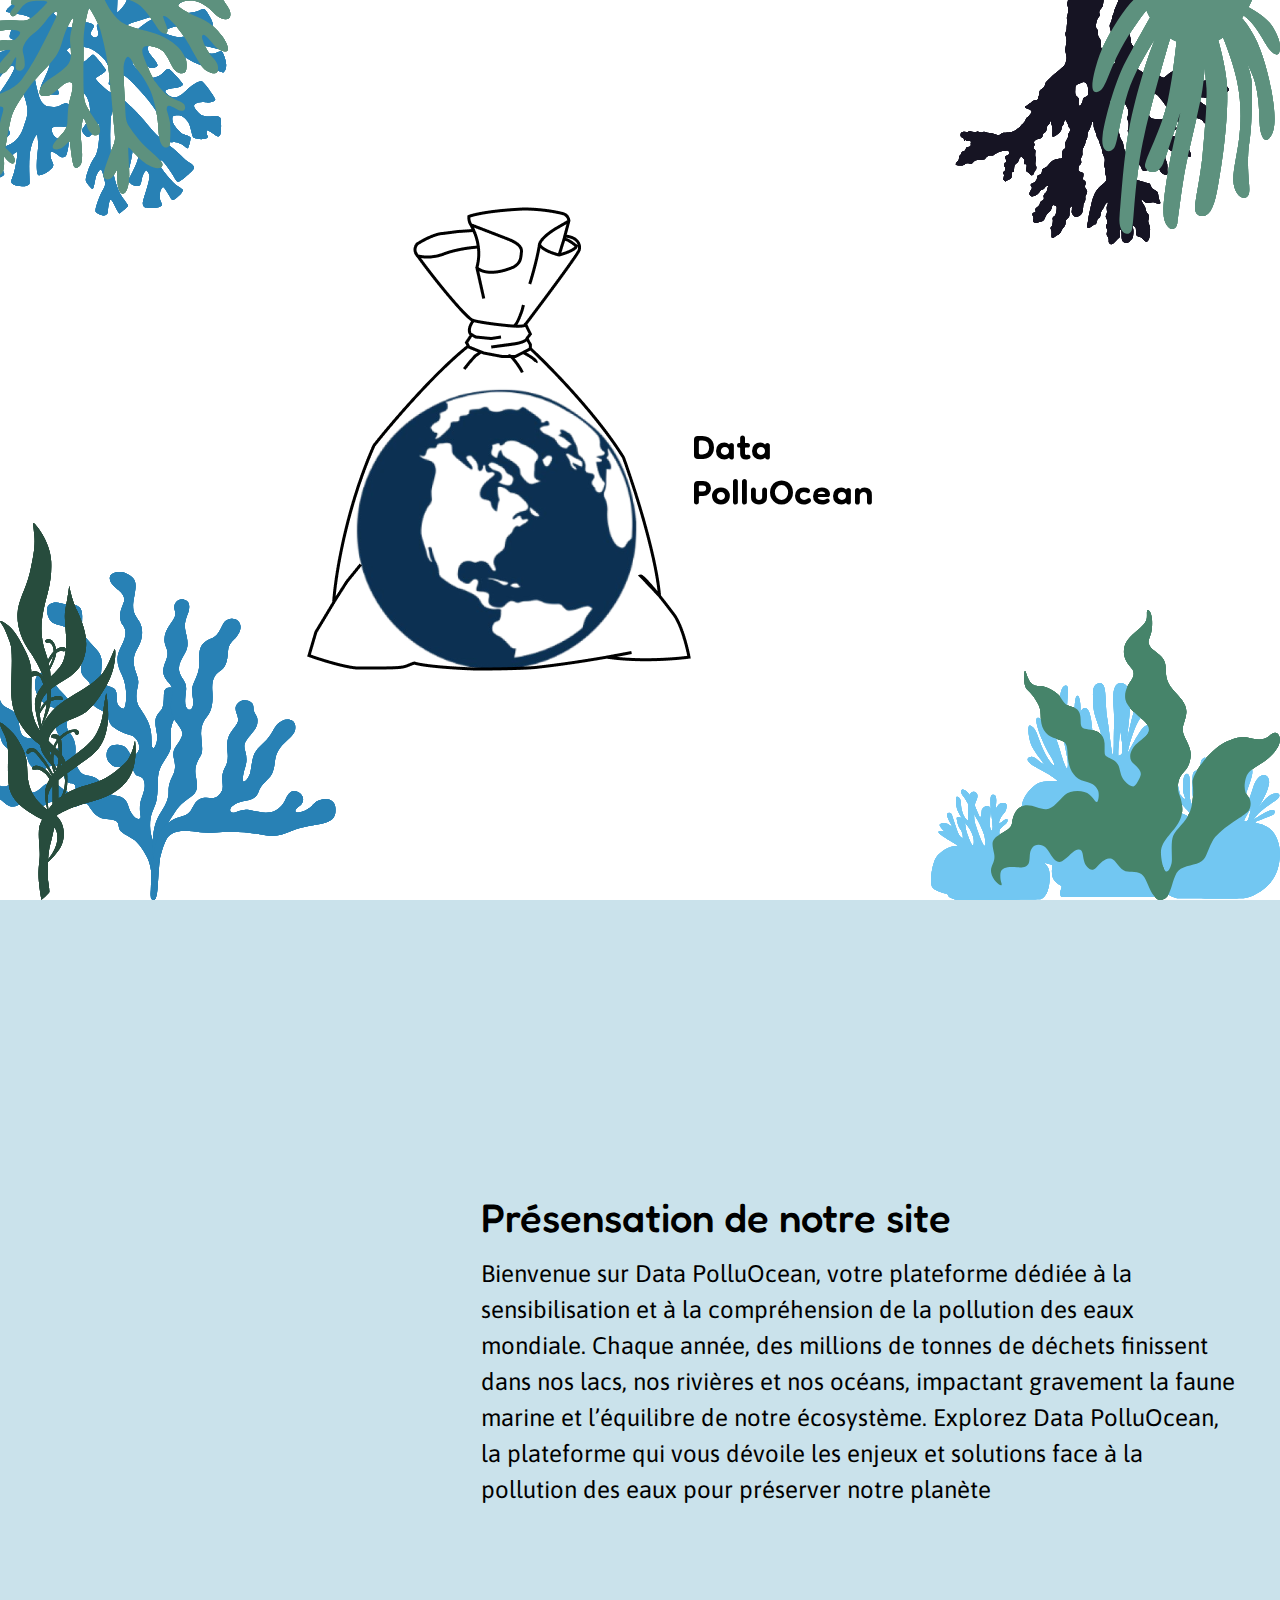
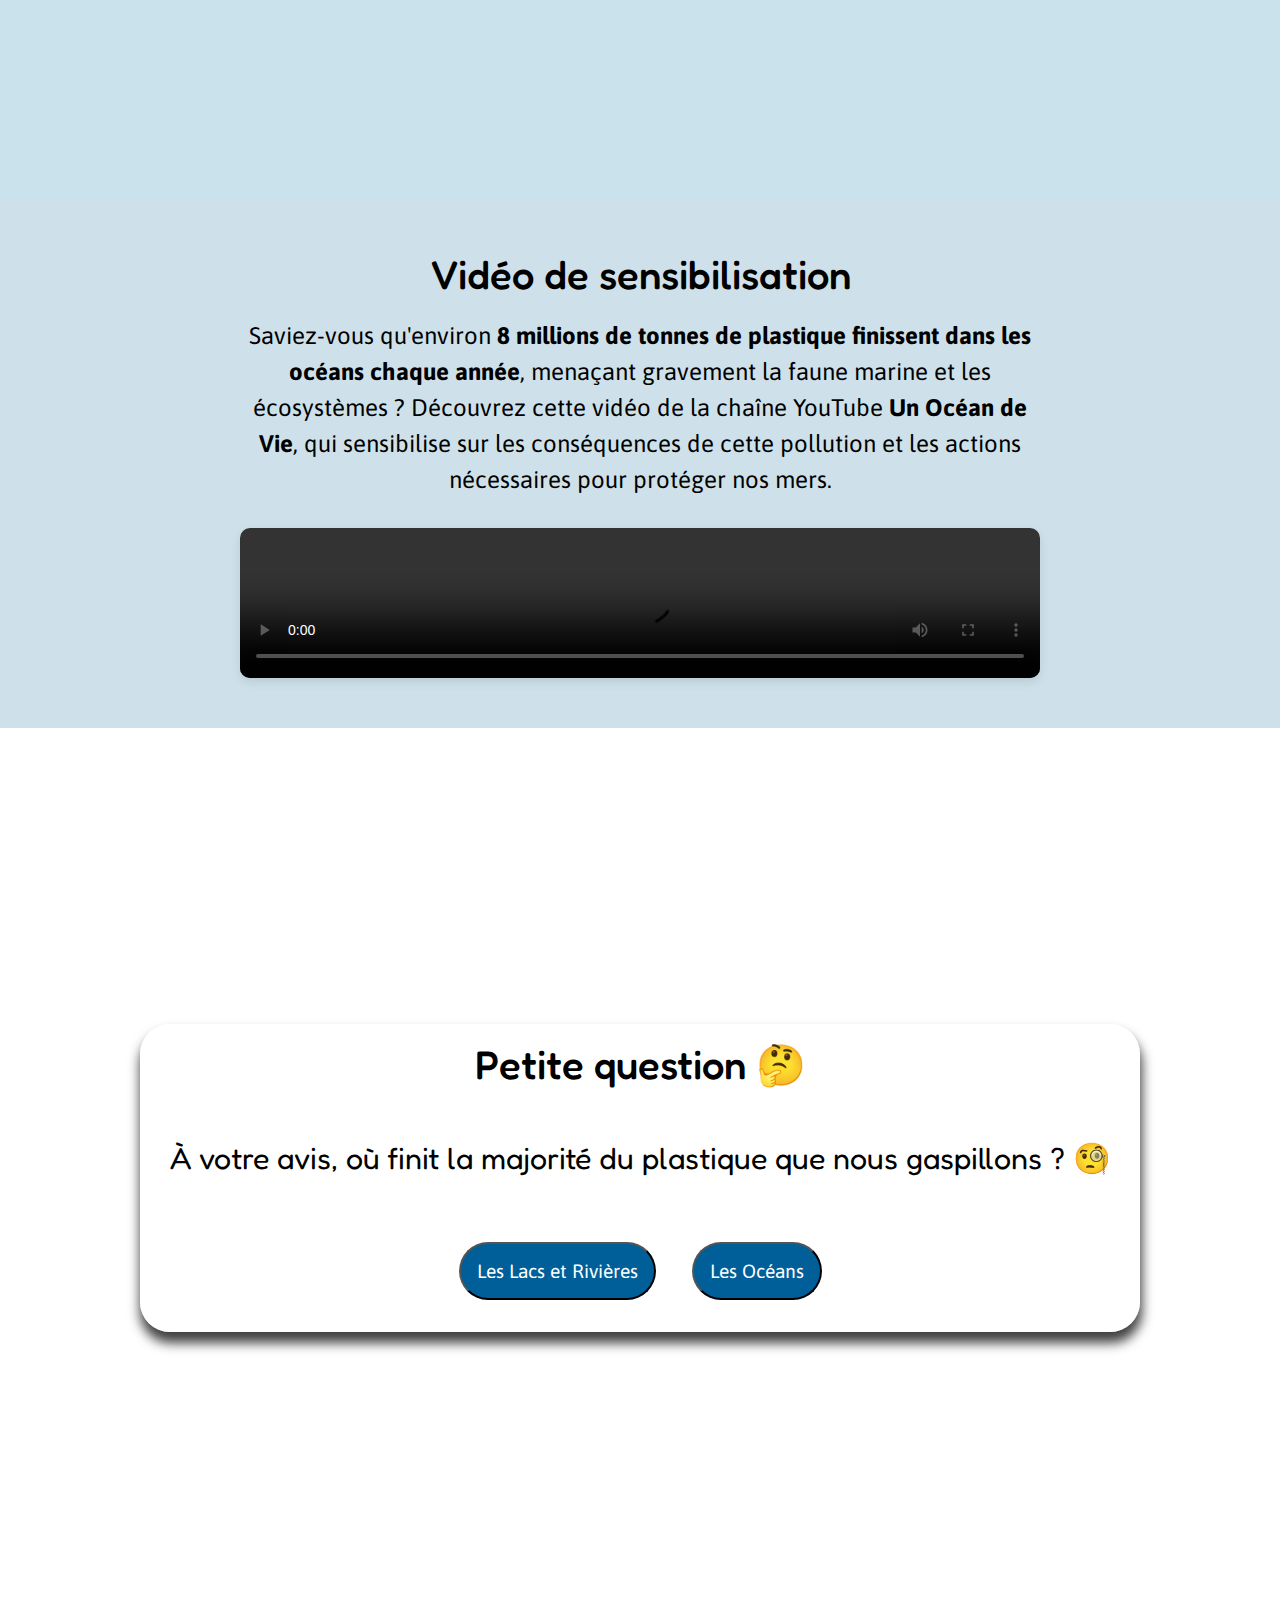
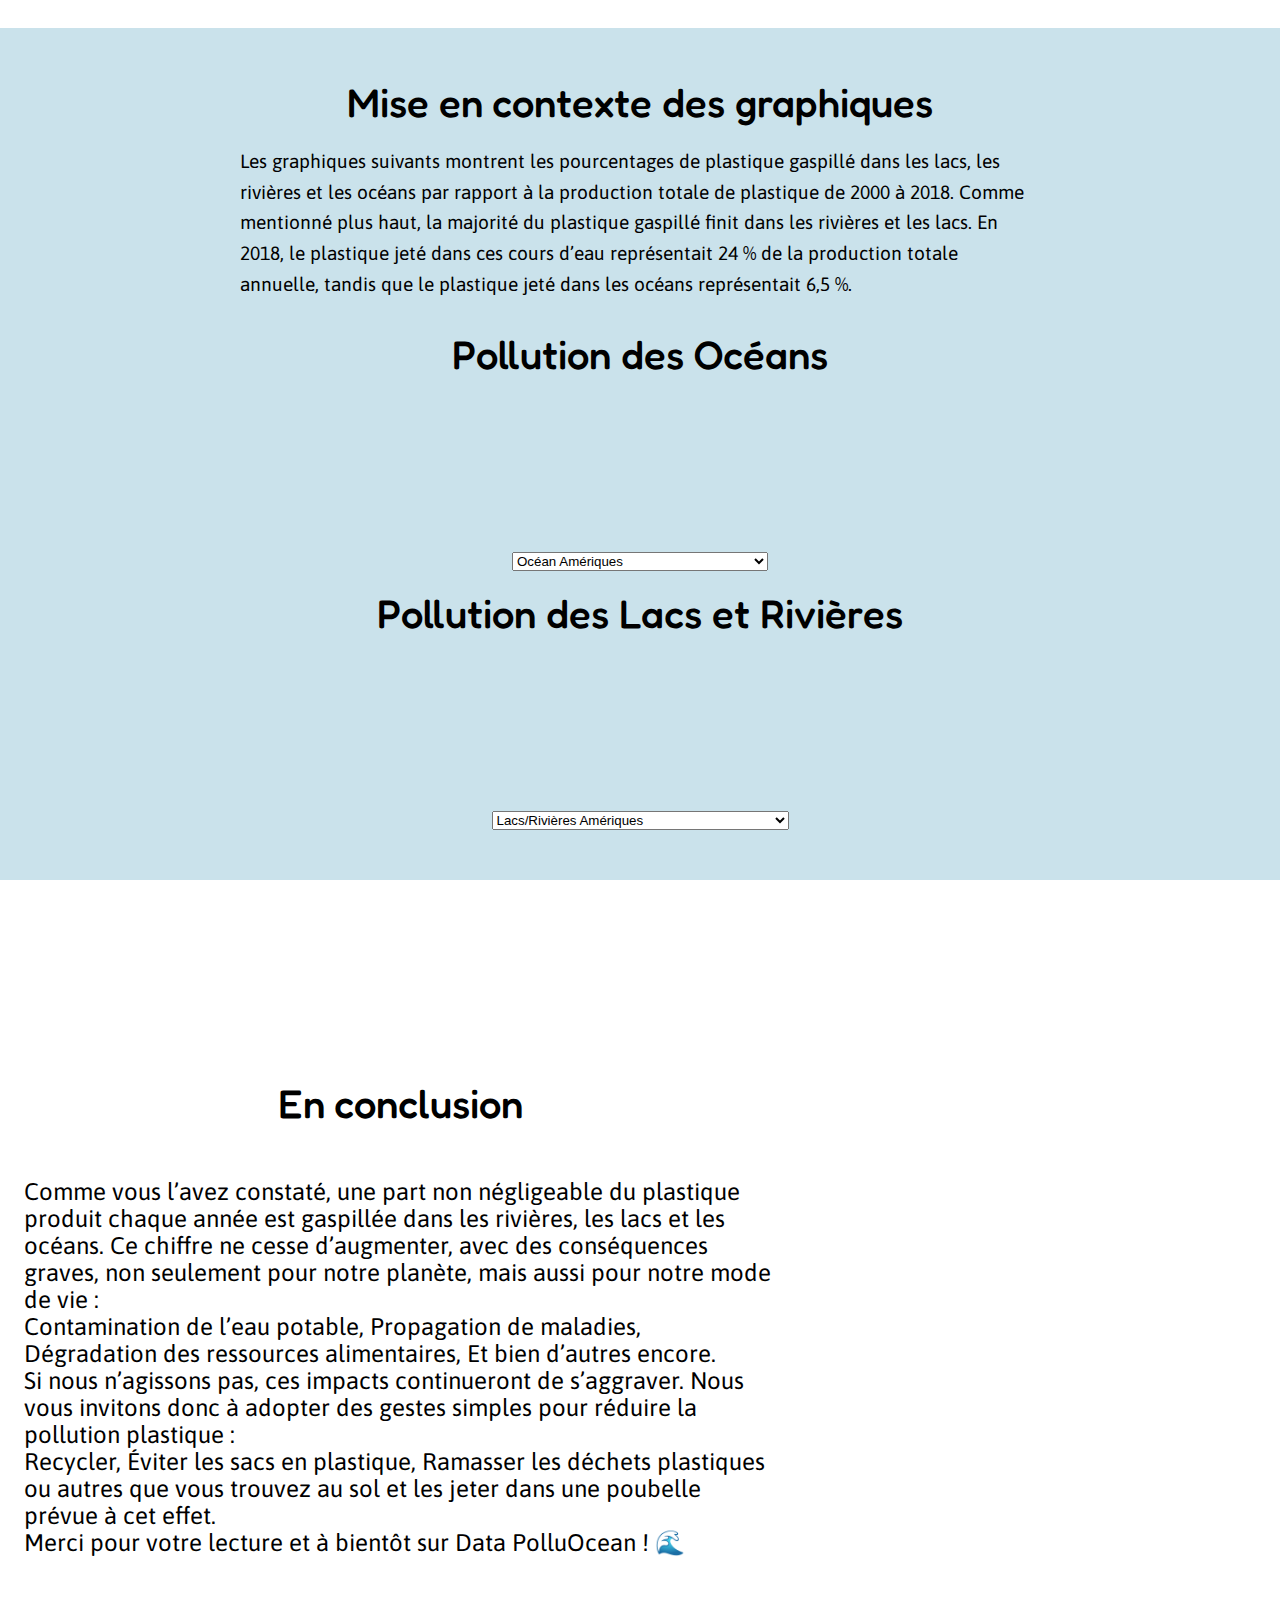
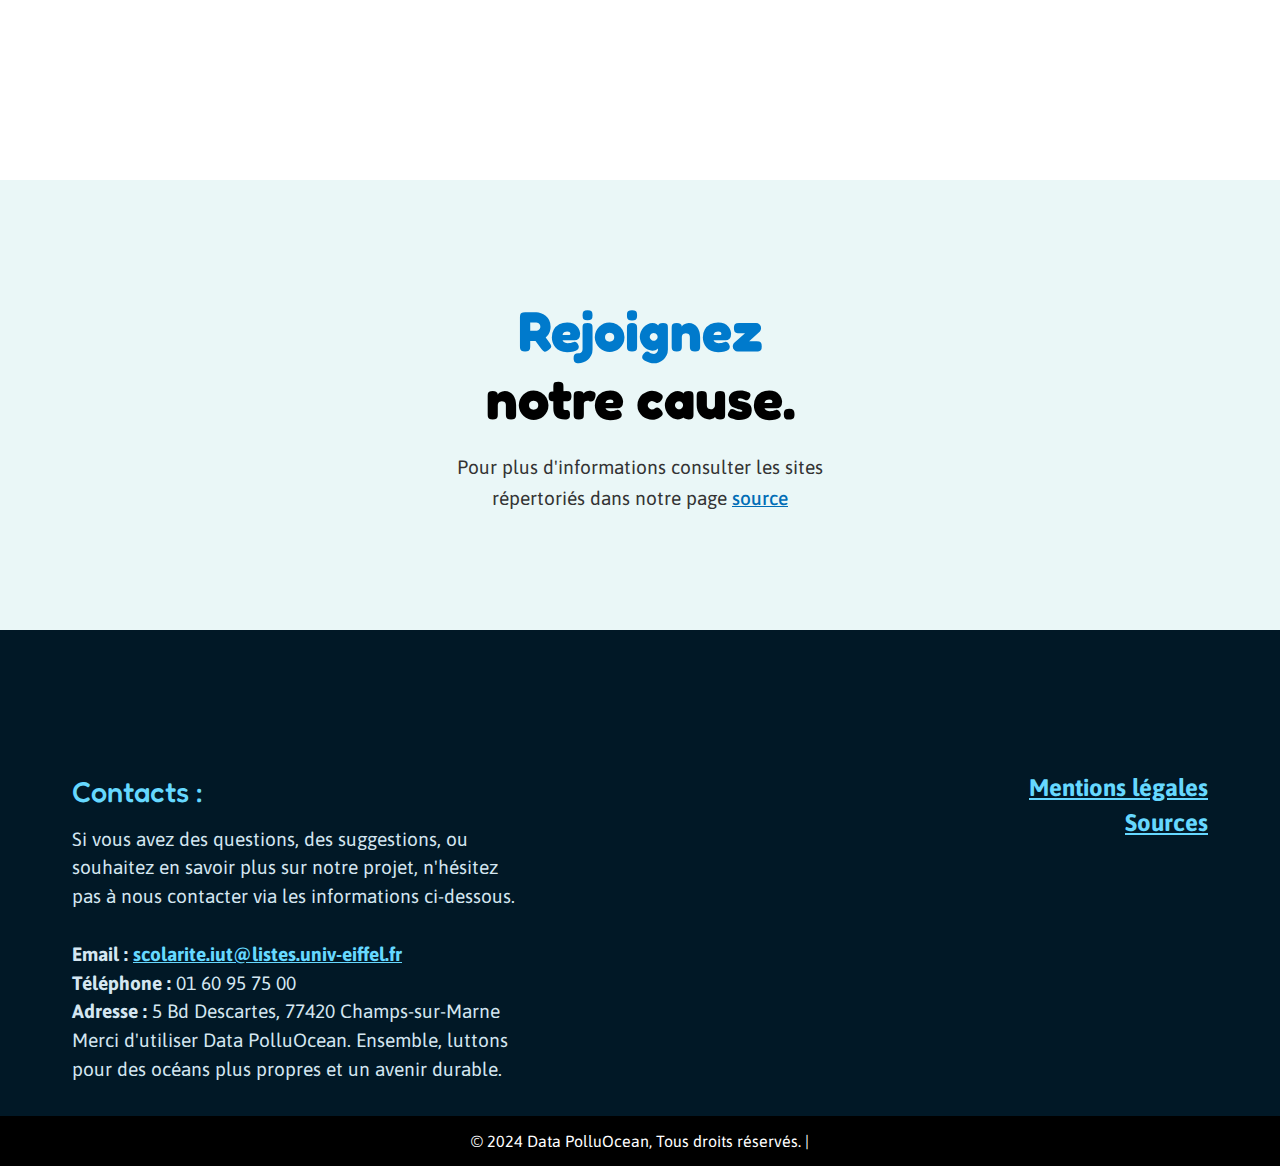
==== commit 78b904ca: "cheh orge en sumérien" ====
--- a/index.html
+++ b/index.html
@@ -236,26 +236,6 @@
 
 
     <section class="cause">
-      <div class="background-elements">
-        <!-- <div class="algues-algues-top-left corner"> -->
-          <img src="./assets/img/Algue-bleu-top-left.svg" alt="" class="algues-top-left corner">
-          <img src="./assets/img/Algue-vert-top-left.svg" alt="" class="algues-top-left corner">
-        <!-- </div> -->
-        <!-- <div class="algues-top-right corner"> -->
-          <img src="./assets/img/Algue-bleu-top-right.svg" alt="" class="algues-top-right corner solo-top-right">
-          <img src="./assets/img/Algue-verte-top-right.svg" alt="" class="algues-top-right corner">
-        <!-- </div> -->
-        <!-- <div class="algues-bottom-left corner"> -->
-          <img src="./assets/img/Algue-vert-bottom-left.svg" alt="" class="algues-bottom-left corner">
-          <img src="./assets/img/Algue-bleu-bottom-left-lefty.svg" alt="" class="algues-bottom-left corner" id="solo-bottom-left-lefty">
-          <img src="./assets/img/Algue-bleu-bottom-left-mid.svg" alt="" class="algues-bottom-left corner solo-bottom-left-mid" id="solo-bottom-left-mid">
-          <img src="./assets/img/Algue-bleu-bottom-left-righty.svg" alt="" class="algues-bottom-left corner solo-bottom-left-righty" id="solo-bottom-left-righty">
-        <!-- </div> -->
-        <!-- <div class="algues-bottom-right corner"> -->
-          <img src="./assets/img/Algue-bleu-bottom-right.svg" alt="" class="algues-bottom-right corner">
-          <img src="./assets/img/Algue-verte-bottom-right.svg" alt="" class="algues-bottom-right corner">
-        <!-- </div> -->
-      </div>   
       <h2 id="cause"> <span id="join">Rejoignez</span> </br> notre cause.</h2>
       <p>Pour plus d'informations consulter les sites </br> répertoriés dans notre page <a
           href="sources.html">source</a></p>
